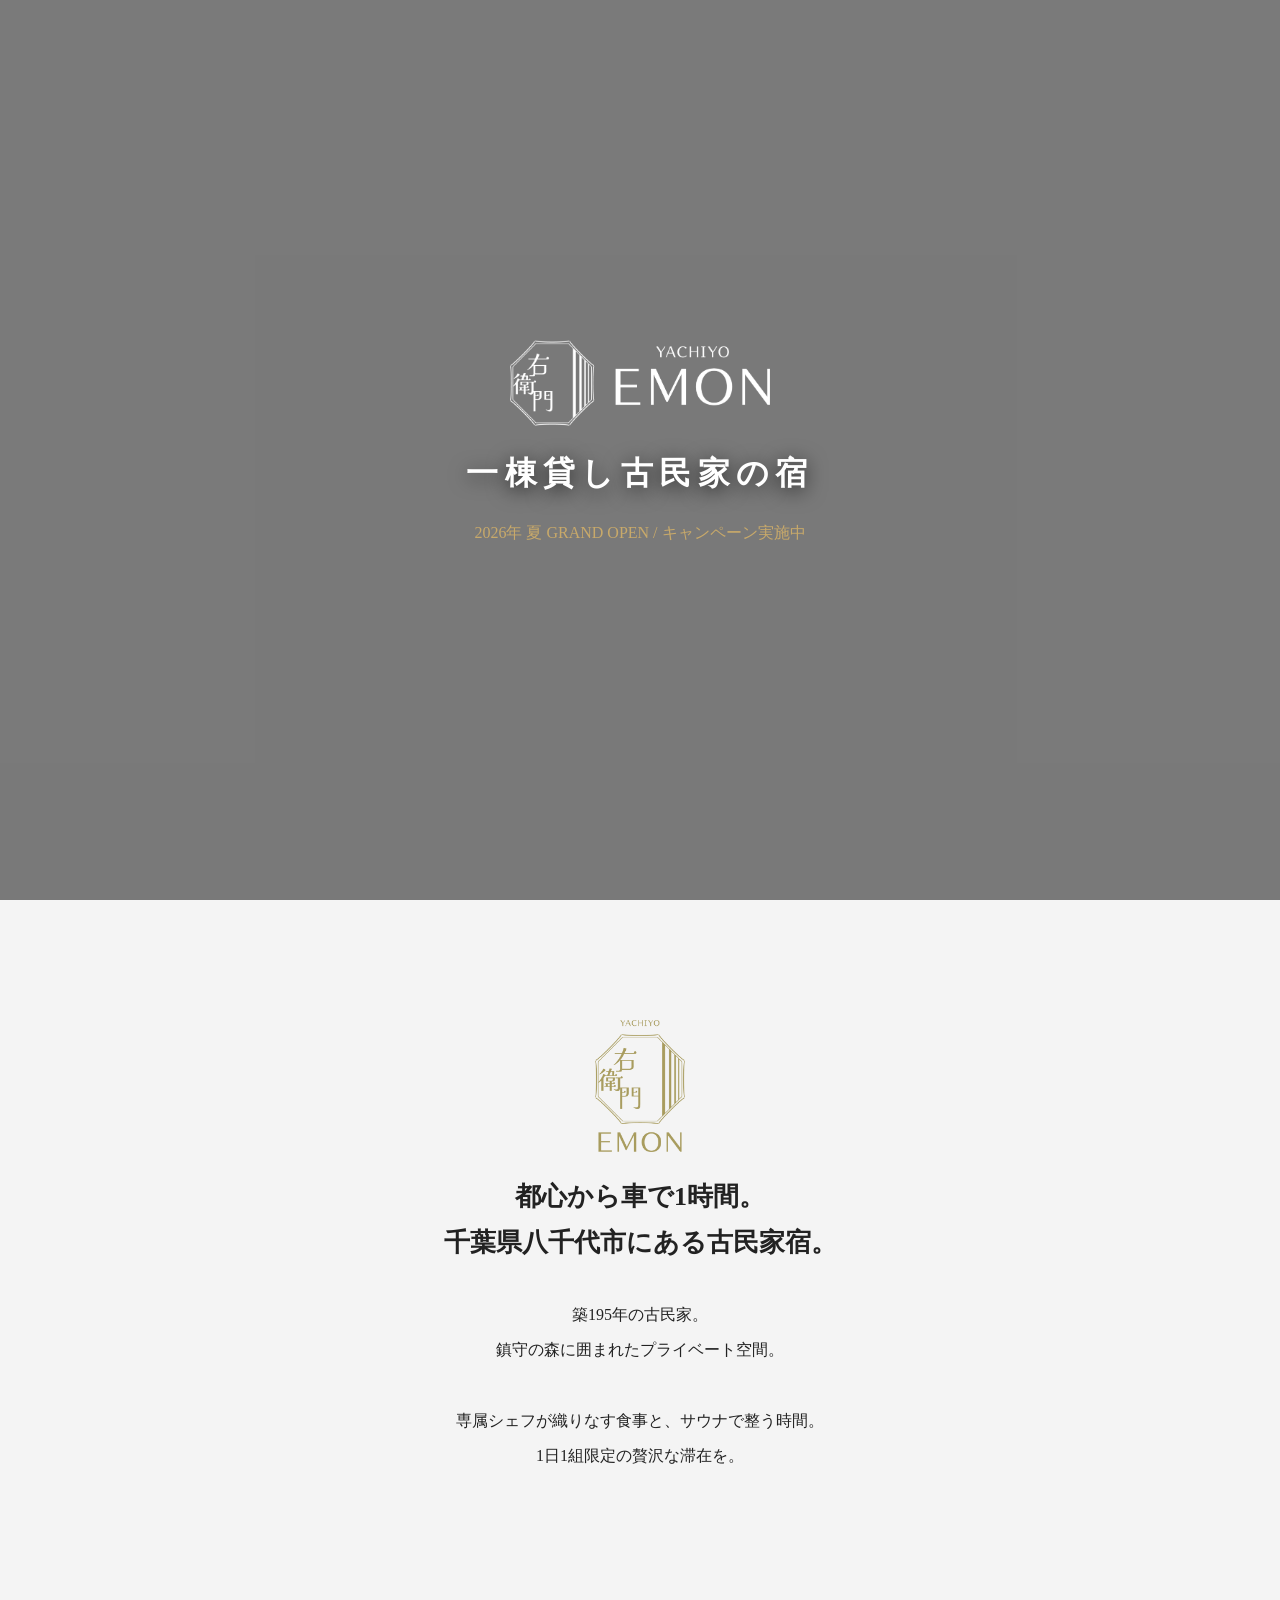
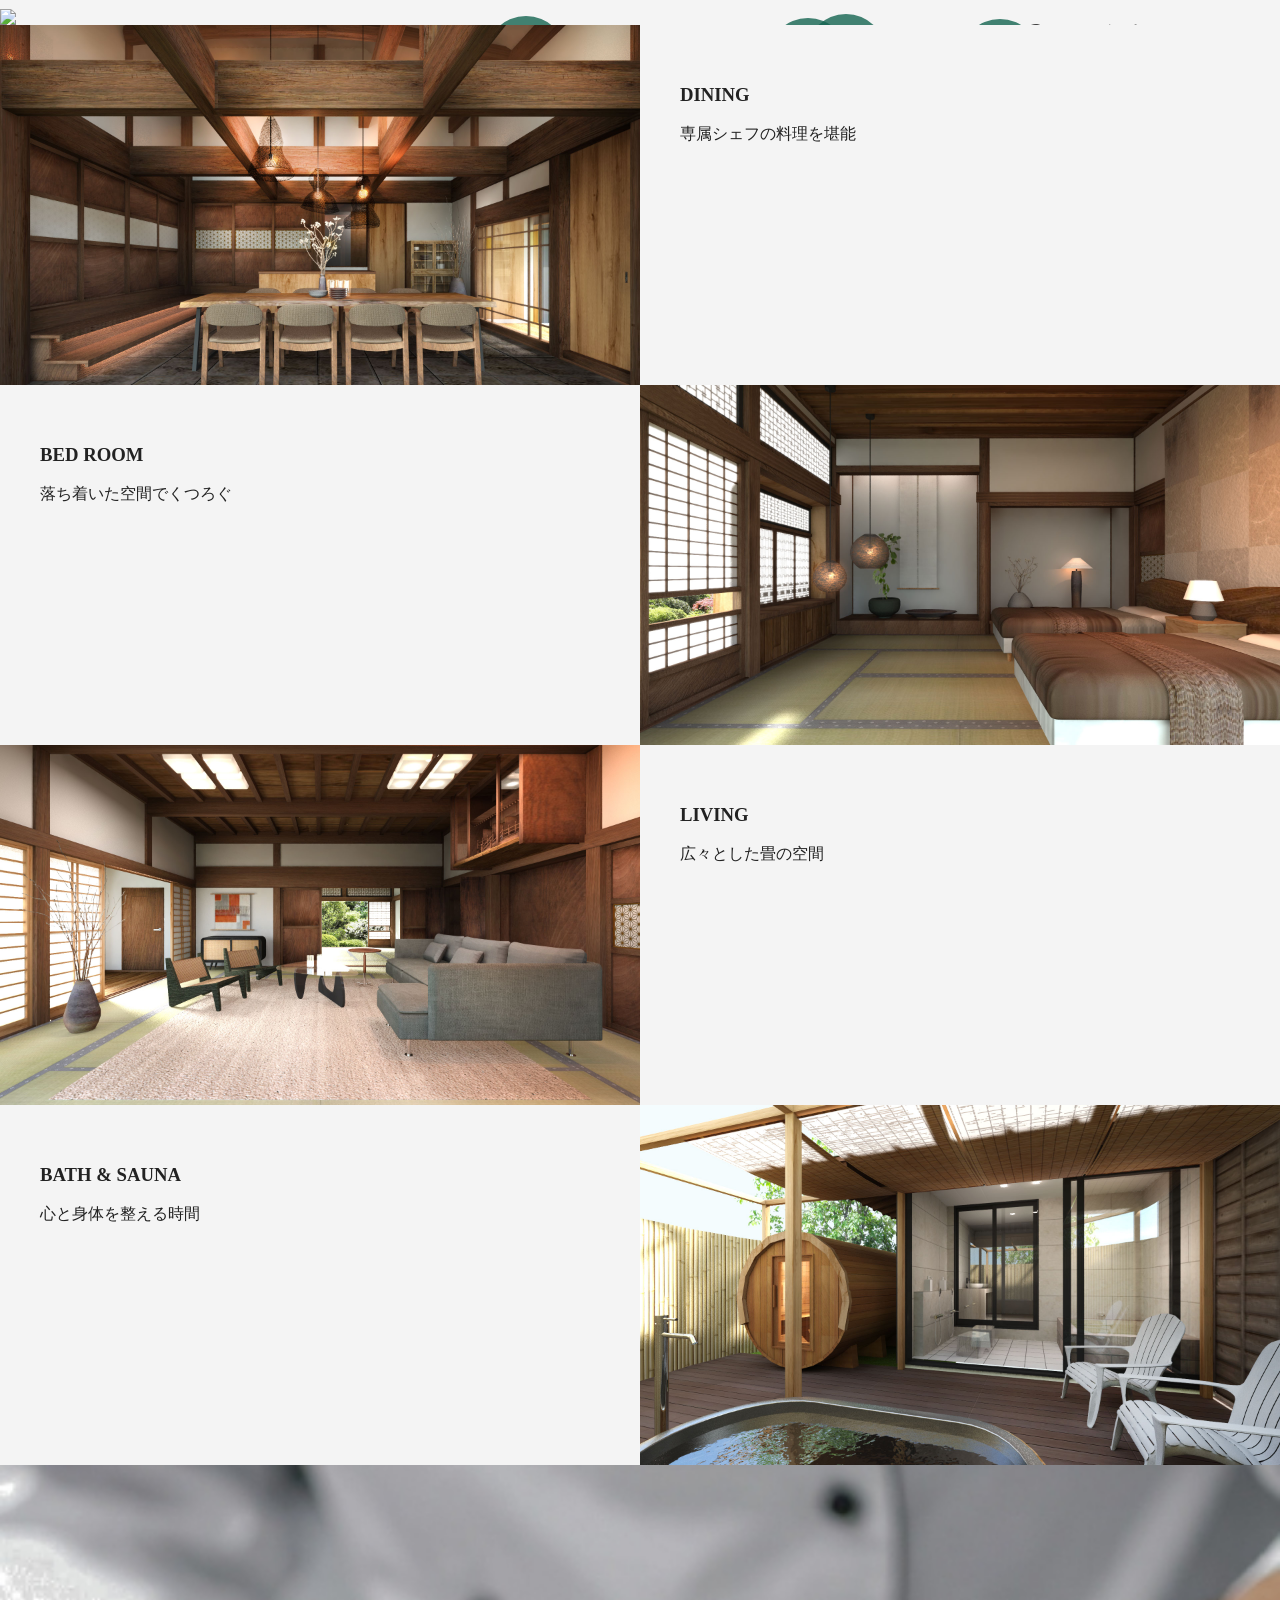
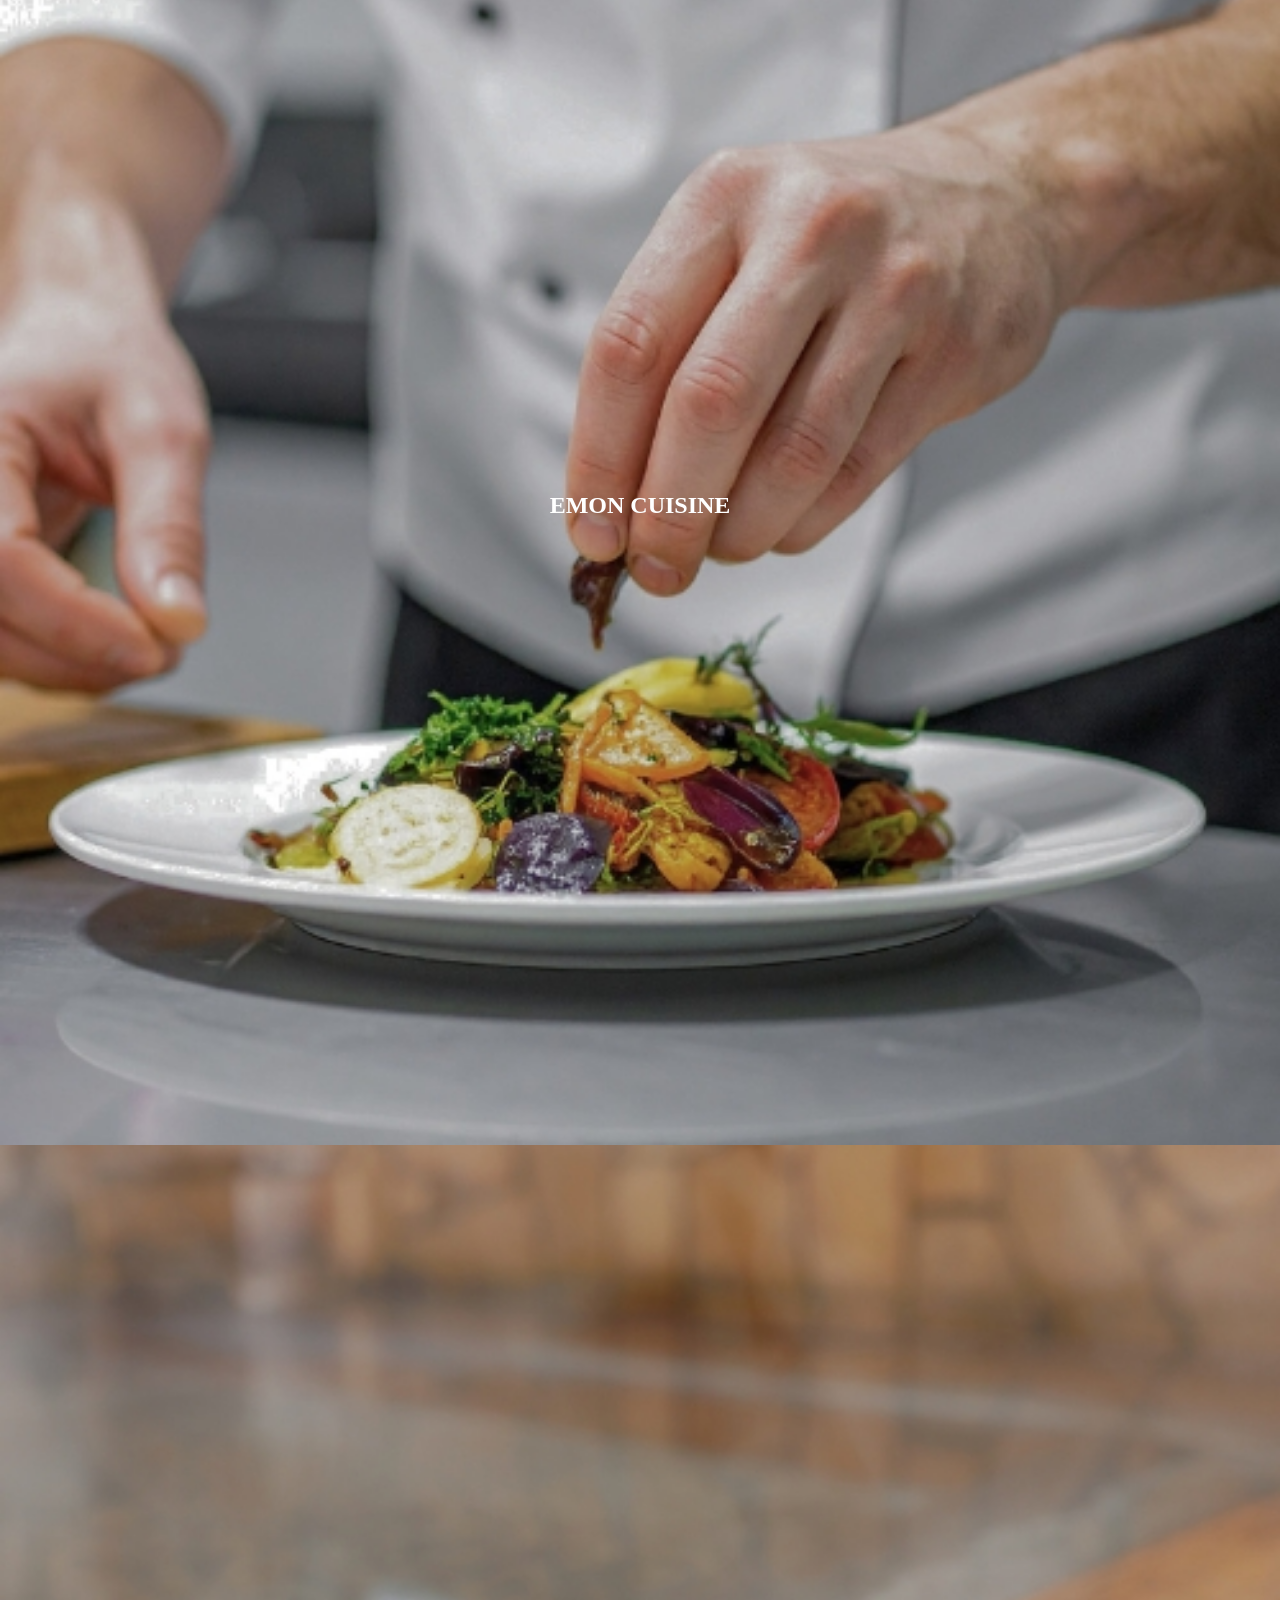
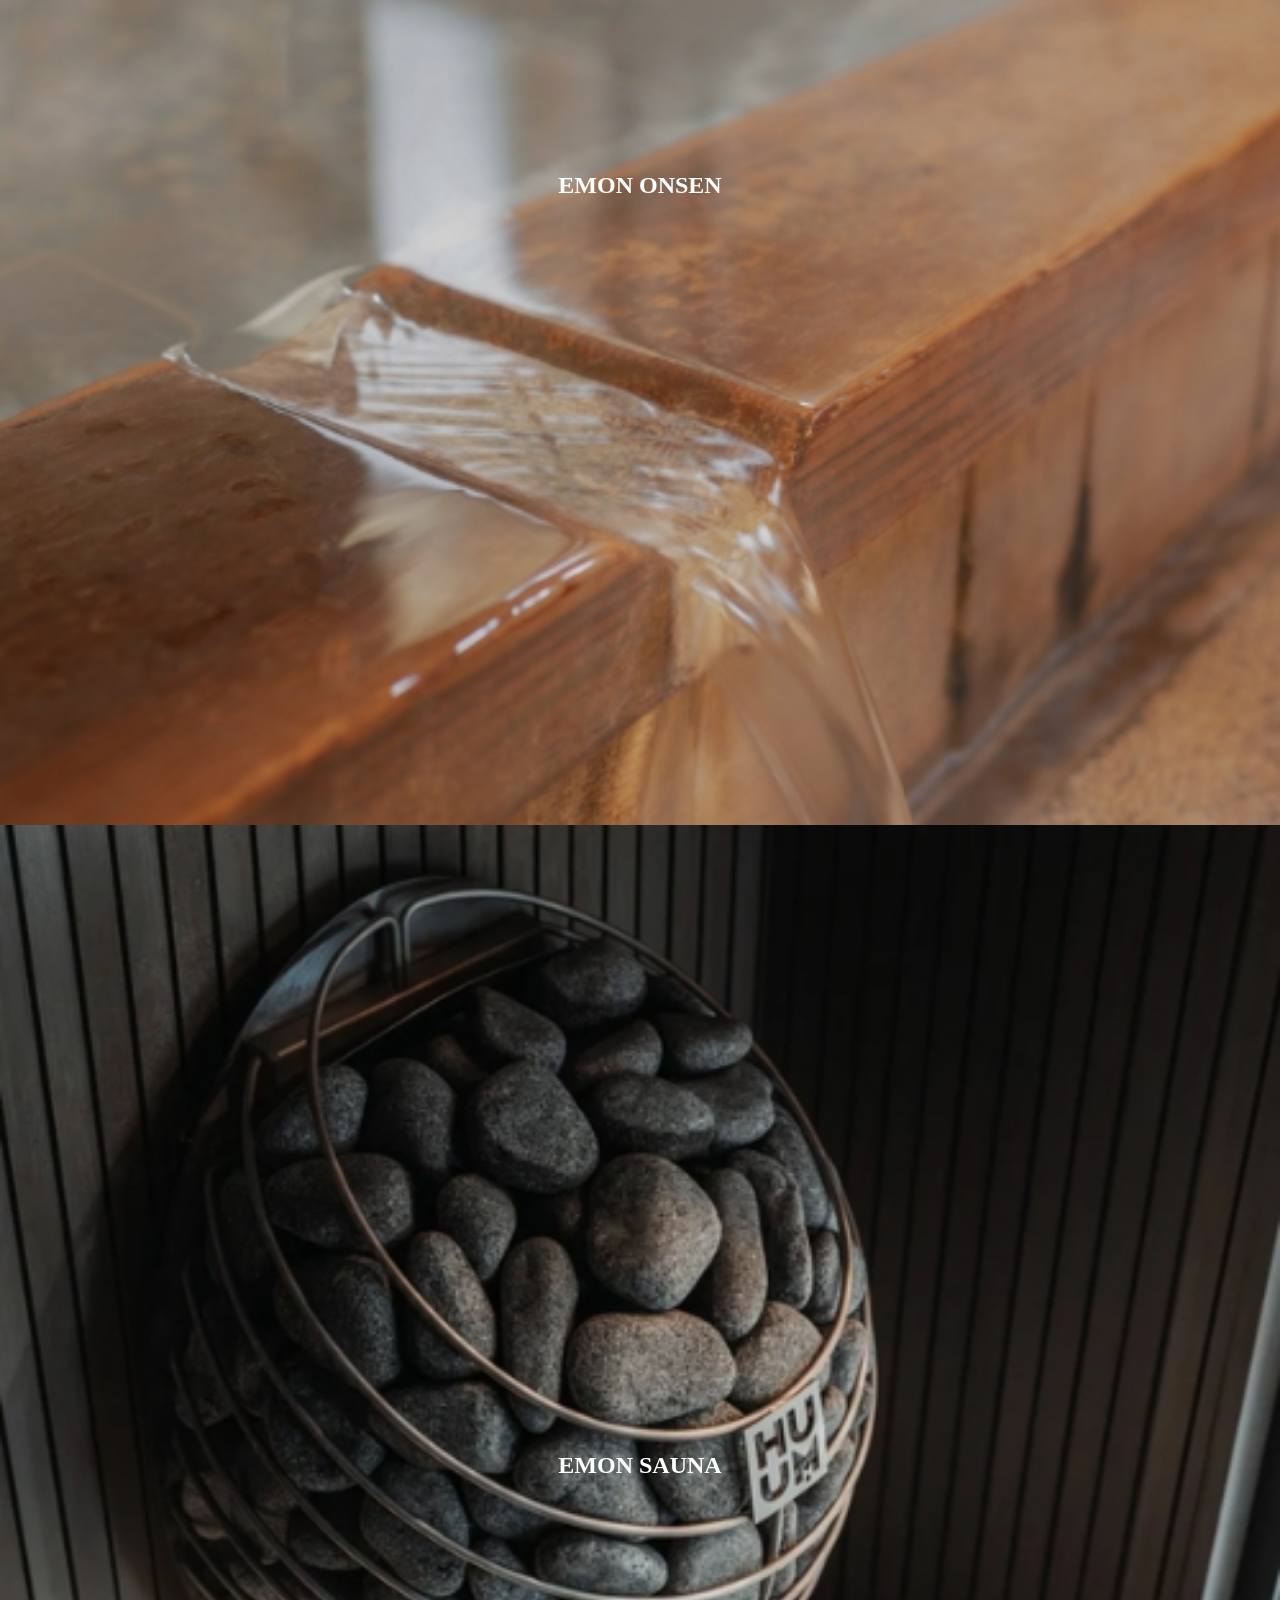
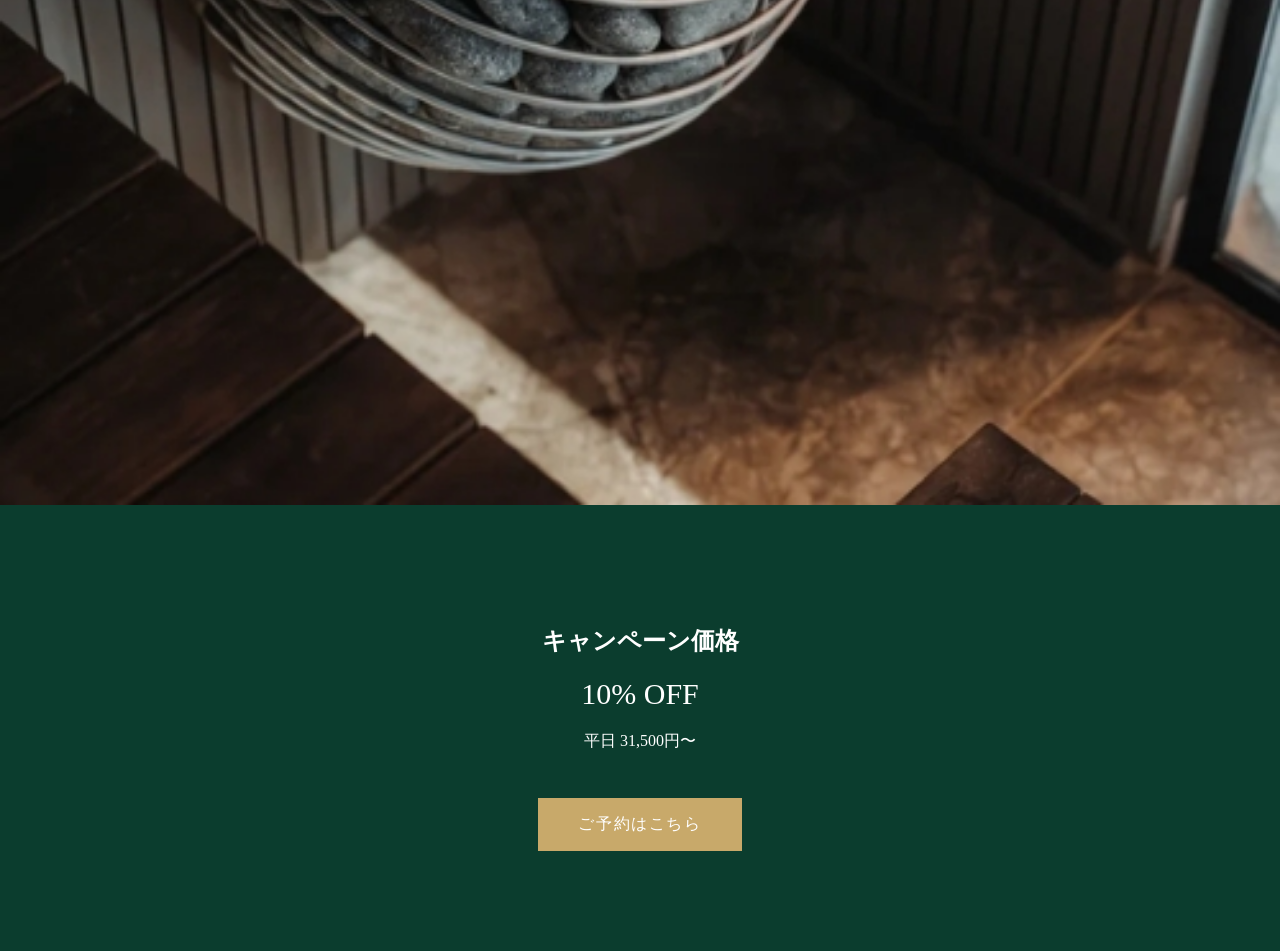
==== index.html @ b697284d "Update index.html" ====
<!DOCTYPE html>
<html lang="ja">
<head>
<meta charset="UTF-8">
<meta name="viewport" content="width=device-width, initial-scale=1.0">
<title>EMON</title>

<link rel="stylesheet" href="style.css">
</head>

<body>

<!-- FV -->
<section class="fv">
  <div class="fv-inner">
    <img src="EMON_logo_yoko04_0.png" class="fv-logo">
    <h1>一棟貸し古民家の宿</h1>
    <p>2026年 夏 GRAND OPEN / キャンペーン実施中</p>
  </div>
</section>

<!-- CONCEPT -->
<section class="concept">
  <img src="EMON_logo_03_0.png" class="concept-logo">

  <h2>
    都心から車で1時間。<br>
    千葉県八千代市にある古民家宿。
  </h2>

  <p>
    築195年の古民家。<br>
    鎮守の森に囲まれたプライベート空間。<br><br>

    専属シェフが織りなす食事と、サウナで整う時間。<br>
    1日1組限定の贅沢な滞在を。
  </p>
</section>

<!-- 配置図 -->
<section class="map">
  <img src="右衛門配置図白抜き.png">
  <p class="map-text">
    深い緑に囲まれ旬の味を堪能できる都心リゾート
  </p>
    <div class="map-point p1">宿泊棟</div>
    <div class="map-point p2">サウナエリア</div>
    <div class="map-point p3">管理棟</div>
    <div class="map-point p4">ドッグラン</div>
</section>


<!-- ROOM -->
<section class="room">
  <img src="ラウンジ_002_0.jpg">
  <div class="text">
    <h3>DINING</h3>
    <p>専属シェフの料理を堪能</p>
  </div>
</section>

<section class="room reverse">
  <img src="客間_002_0.jpg">
  <div class="text">
    <h3>BED ROOM</h3>
    <p>落ち着いた空間でくつろぐ</p>
  </div>
</section>

<section class="room">
  <img src="居間_002_0.jpg">
  <div class="text">
    <h3>LIVING</h3>
    <p>広々とした畳の空間</p>
  </div>
</section>

<section class="room reverse">
  <img src="風呂_002_0.jpg">
  <div class="text">
    <h3>BATH & SAUNA</h3>
    <p>心と身体を整える時間</p>
  </div>
</section>

<!-- FEATURE -->
<section class="feature">
  <img src="chef.jpg">
  <div class="overlay">
    <h2>EMON CUISINE</h2>
  </div>
</section>

<section class="feature">
  <img src="onsen.jpg">
  <div class="overlay">
    <h2>EMON ONSEN</h2>
  </div>
</section>

<section class="feature">
  <img src="sauna.jpg">
  <div class="overlay">
    <h2>EMON SAUNA</h2>
  </div>
</section>

<!-- PRICE -->
<section class="price">
  <h2>キャンペーン価格</h2>
  <p class="big">10% OFF</p>
  <p>平日 31,500円〜</p>

  <a href="https://docs.google.com/forms/d/e/1FAIpQLSeRFRpyAxzpn7lLhitbxb4sPGVype_jPT_5dmqkC4MchsPU-A/viewform"
     target="_blank" class="btn">
    ご予約はこちら
  </a>
</section>

</body>
</html>
---- style.css ----
/* ===== 全体 ===== */
*{
  box-sizing:border-box;
}

html,body{
  overflow-x:hidden;
  width:100%;
}

body{
  margin:0;
  font-family:"Hiragino Mincho ProN", serif;
  color:#222;
  background:#f4f4f4;
  -webkit-text-size-adjust:100%;
}

img{
  max-width:100%;
  height:auto;
  display:block;
}

section{
  width:100%;
  overflow:hidden;
}

/* ===== 共通 ===== */
.container{
  max-width:1100px;
  margin:0 auto;
  padding:0 20px;
}

/* ===== FV ===== */
.fv{
  height:100vh;
  background:url("EMONFV.jpg") center/cover no-repeat;
  position:relative;
}

.fv::after{
  content:"";
  position:absolute;
  inset:0;
  background:rgba(0,0,0,0.5);
}

/* 中央固定 */
.fv-inner{
  position:absolute;
  top:50%;
  left:50%;
  transform:translate(-50%,-50%);
  text-align:center;
  z-index:2;
  width:100%;
  padding:0 20px;
}

.fv-logo{
  display:block;
  margin:0 auto 20px;
  width:260px;
}

.fv h1{
  color:#fff;
  font-size:32px;
  letter-spacing:0.2em;
  text-shadow:0 4px 20px rgba(0,0,0,0.7);
}

.fv p{
  color:#c8a96a;
  margin-top:10px;
}

/* ===== CONCEPT ===== */
.concept{
  text-align:center;
  padding:120px 20px;
}

.concept-logo{
  display:block;
  margin:0 auto 20px;
  width:90px;
}

.concept h2{
  font-size:26px;
  line-height:1.8;
}

.concept p{
  margin-top:30px;
  line-height:2.2;
}

/* ===== MAP ===== */
.map{
  position:relative;
}

.map img{
  width:100%;
}

.map-text{
  position:absolute;
  top:15%;
  right:8%;
  writing-mode:vertical-rl;
  font-size:20px;
  color:#333;
  z-index:2;
}

/* ★これが超重要（丸復活） */
.map-point{
  position:absolute;
  z-index:3;
  width:80px;
  height:80px;
  border-radius:50%;
  background:rgba(20,100,80,0.8);
  color:#fff;
  display:flex;
  align-items:center;
  justify-content:center;
  font-size:12px;
}

/* 位置（そのまま使う） */
.p1{ top:45%; left:38%; }
.p2{ top:32%; left:63%; }
.p3{ top:60%; left:75%; }
.p4{ top:55%; left:60%; }

/* ===== ROOM ===== */
.room{
  display:flex;
  flex-wrap:wrap;
}

.room img{
  width:50%;
}

.room .text{
  width:50%;
  padding:40px;
}

.reverse{
  flex-direction:row-reverse;
}

/* ===== FEATURE ===== */
.feature{
  position:relative;
}

.feature img{
  width:100%;
}

.overlay{
  position:absolute;
  top:50%;
  left:50%;
  transform:translate(-50%,-50%);
  color:#fff;
  text-align:center;
}

/* ===== PRICE ===== */
.price{
  background:#0b3d2e;
  color:#fff;
  text-align:center;
  padding:100px 20px;
}

.price .big{
  font-size:30px;
  margin:20px 0;
}

/* ===== ボタン（復活） ===== */
.btn{
  display:inline-block;
  margin-top:30px;
  padding:16px 40px;
  background:#c8a96a;
  color:#fff;
  text-decoration:none;
  letter-spacing:0.1em;
}

/* ===== スマホ ===== */
@media(max-width:768px){

  .fv-logo{
    width:180px;
  }

  .fv h1{
    font-size:22px;
  }

  .concept{
    padding:80px 20px;
  }

  .concept h2{
    font-size:18px;
  }

  .room{
    flex-direction:column;
  }

  .room img,
  .room .text{
    width:100%;
  }

  .room .text{
    padding:24px 16px;
  }

  /* 丸サイズ小さく */
  .map-point{
    width:50px;
    height:50px;
    font-size:9px;
  }

}
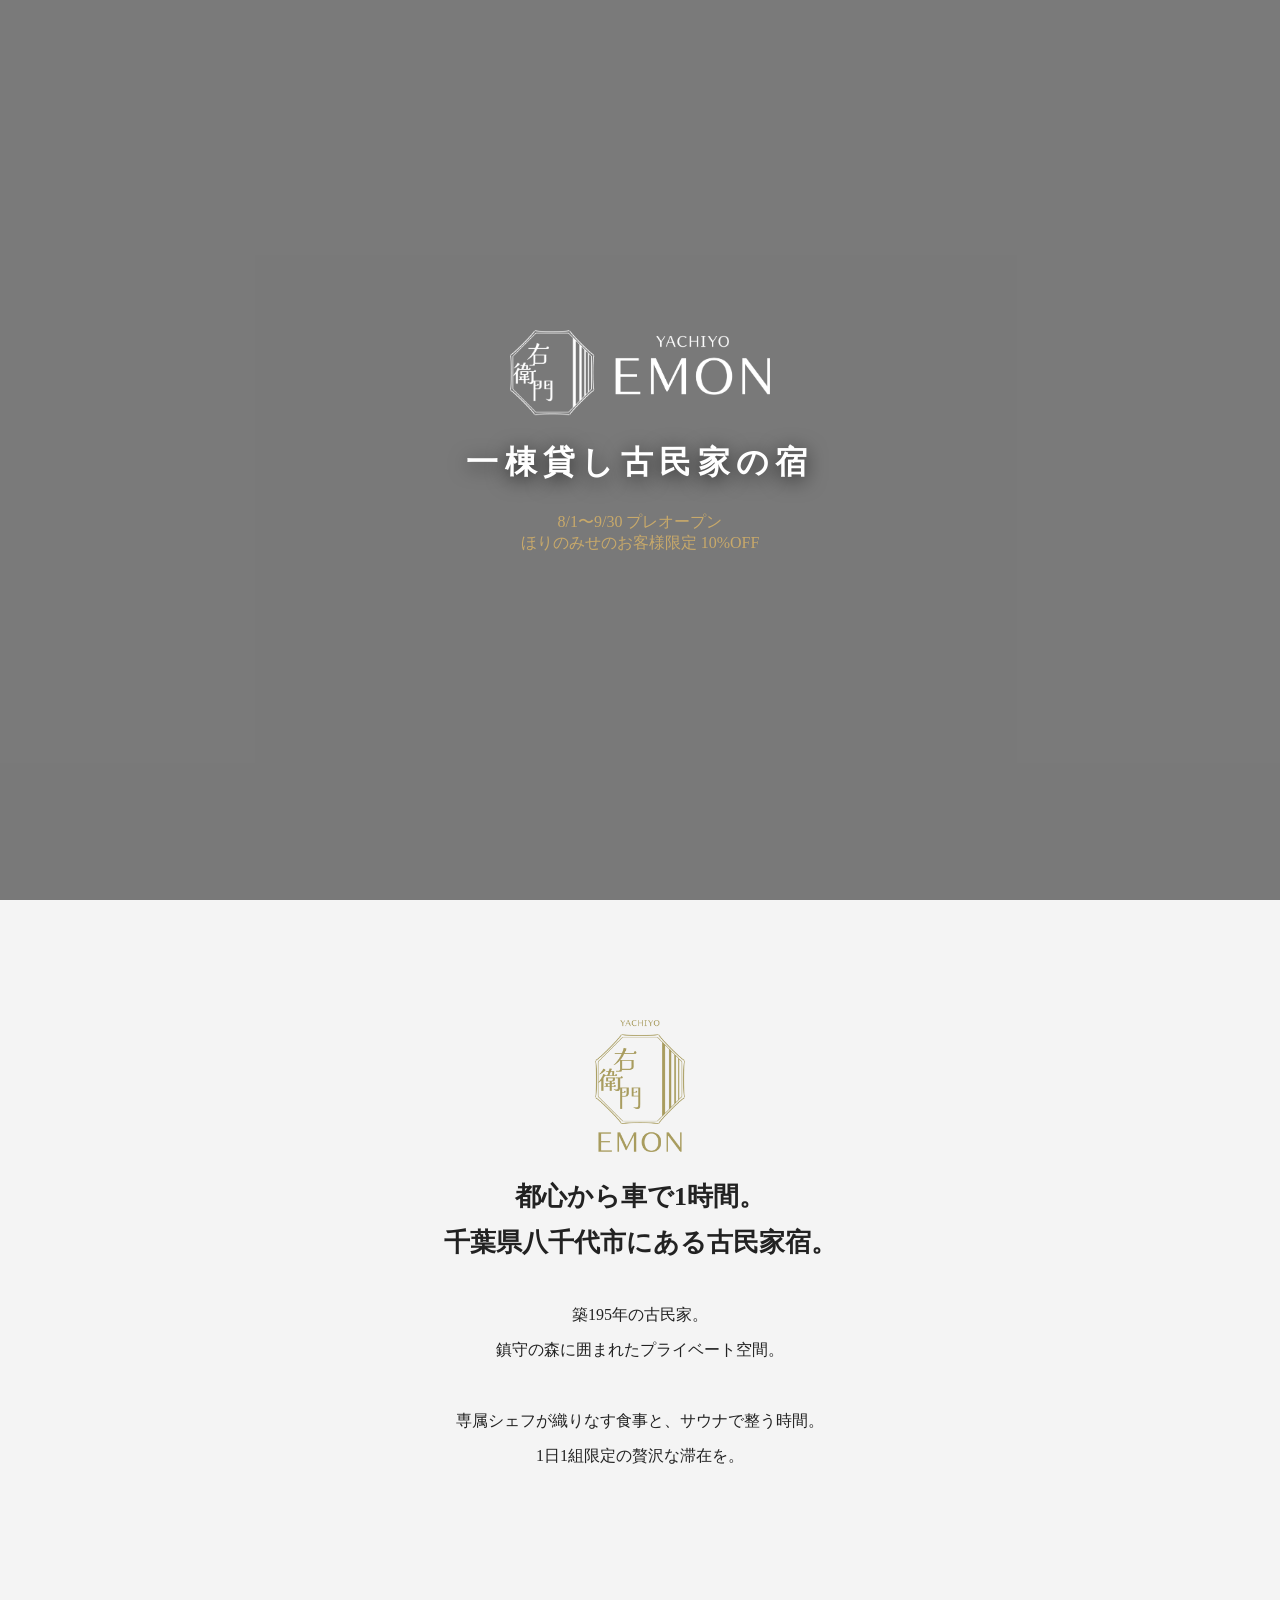
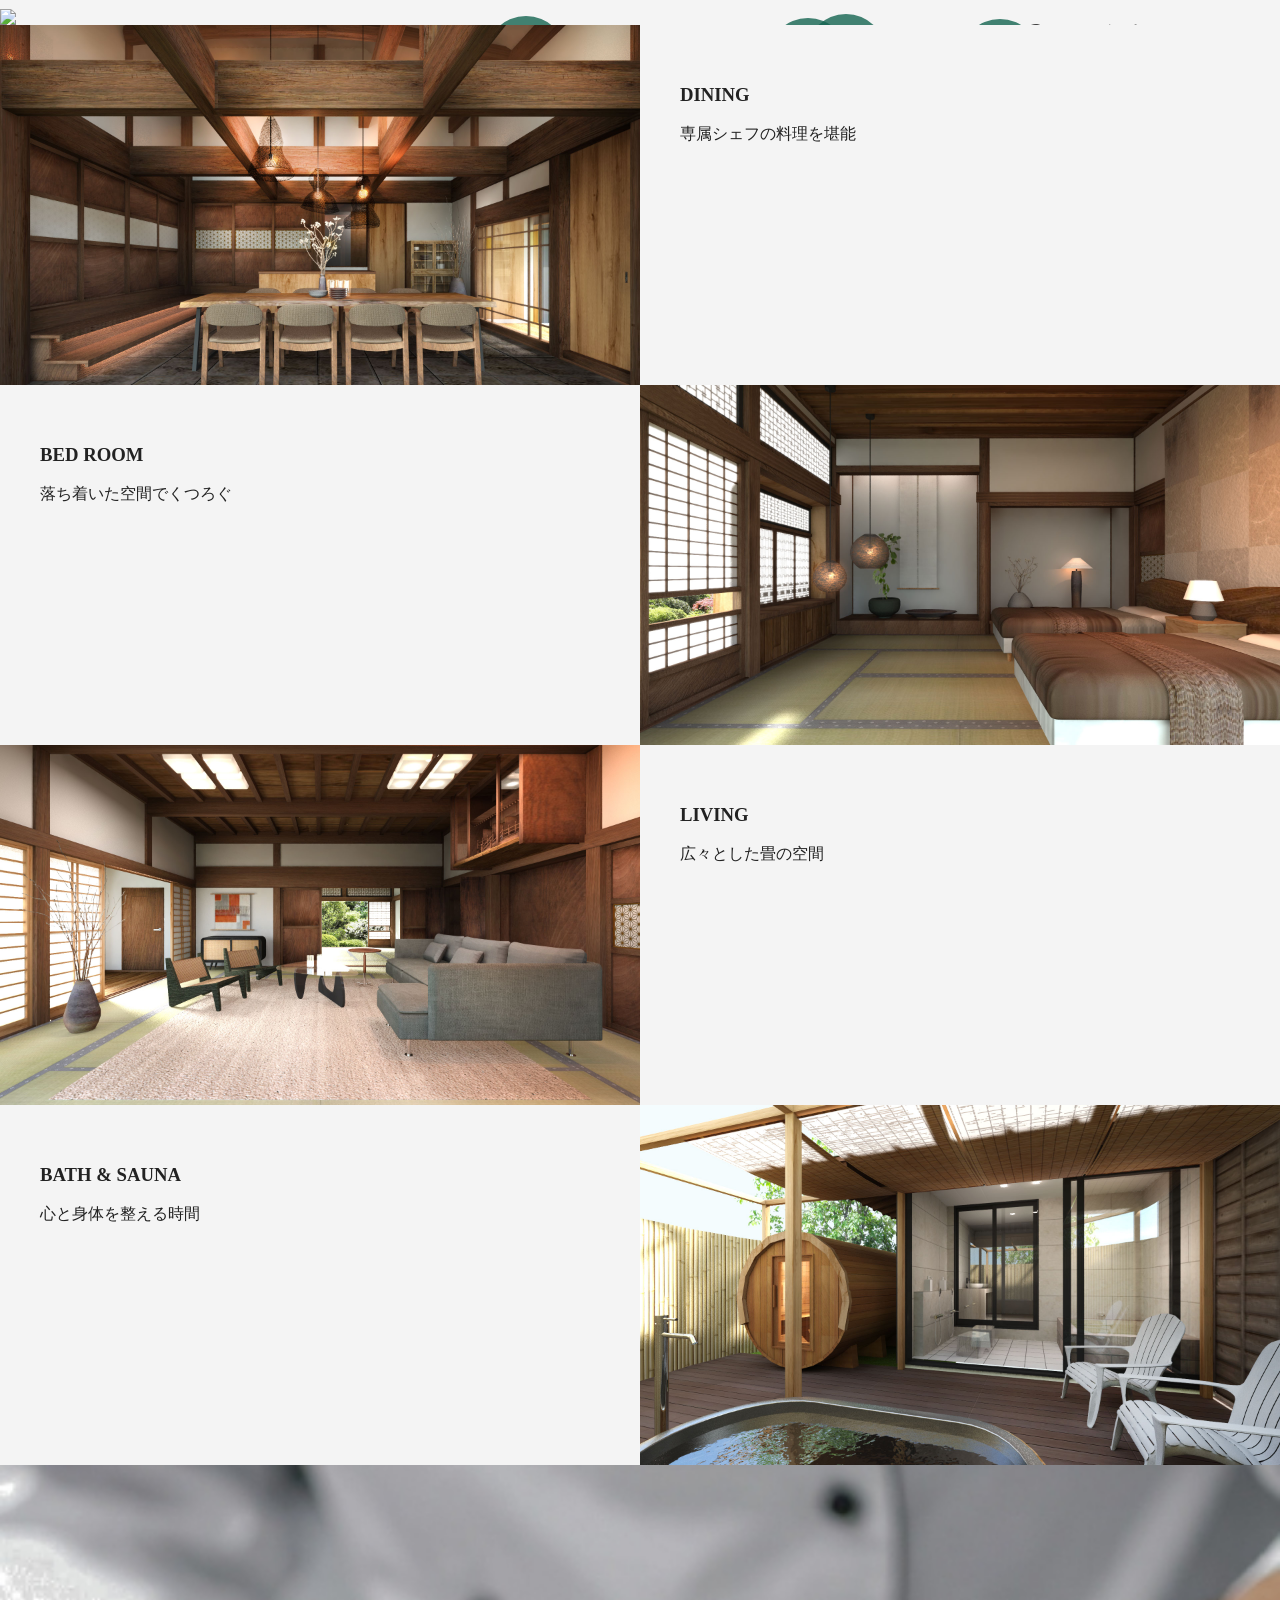
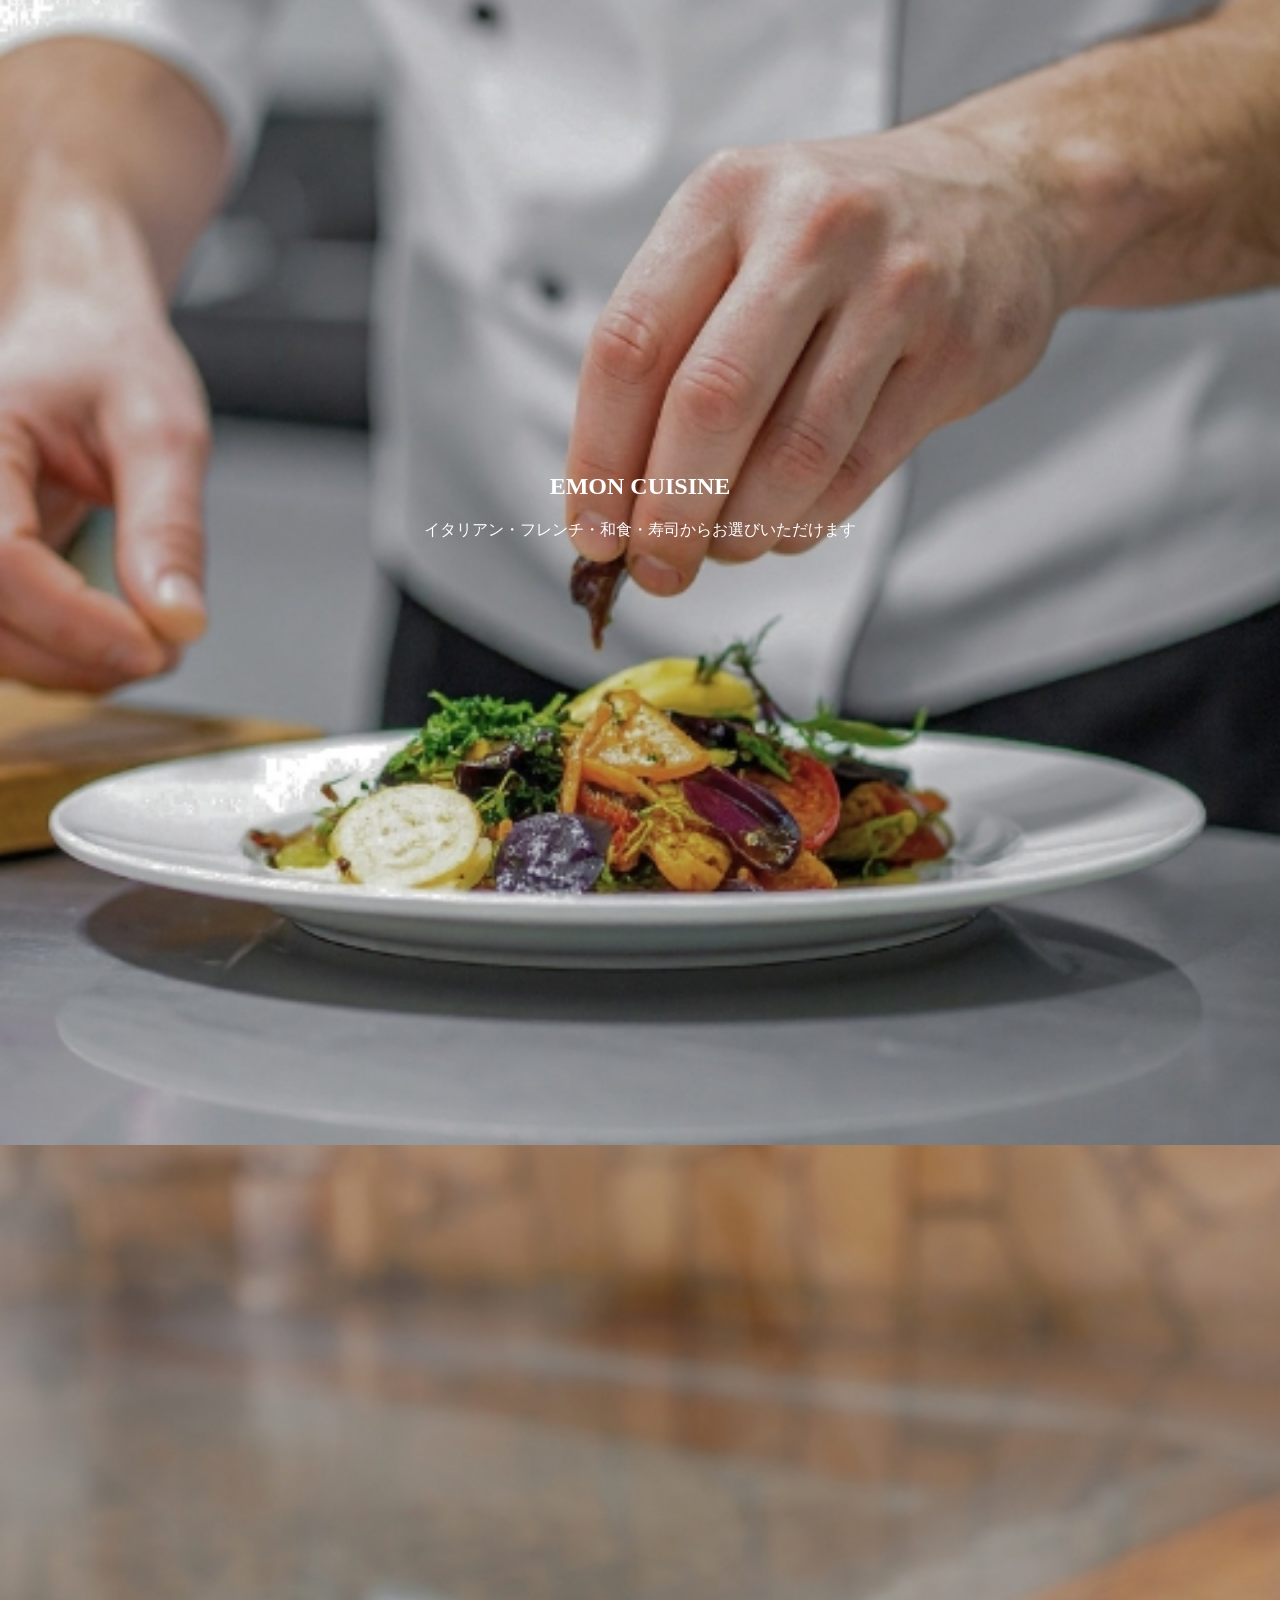
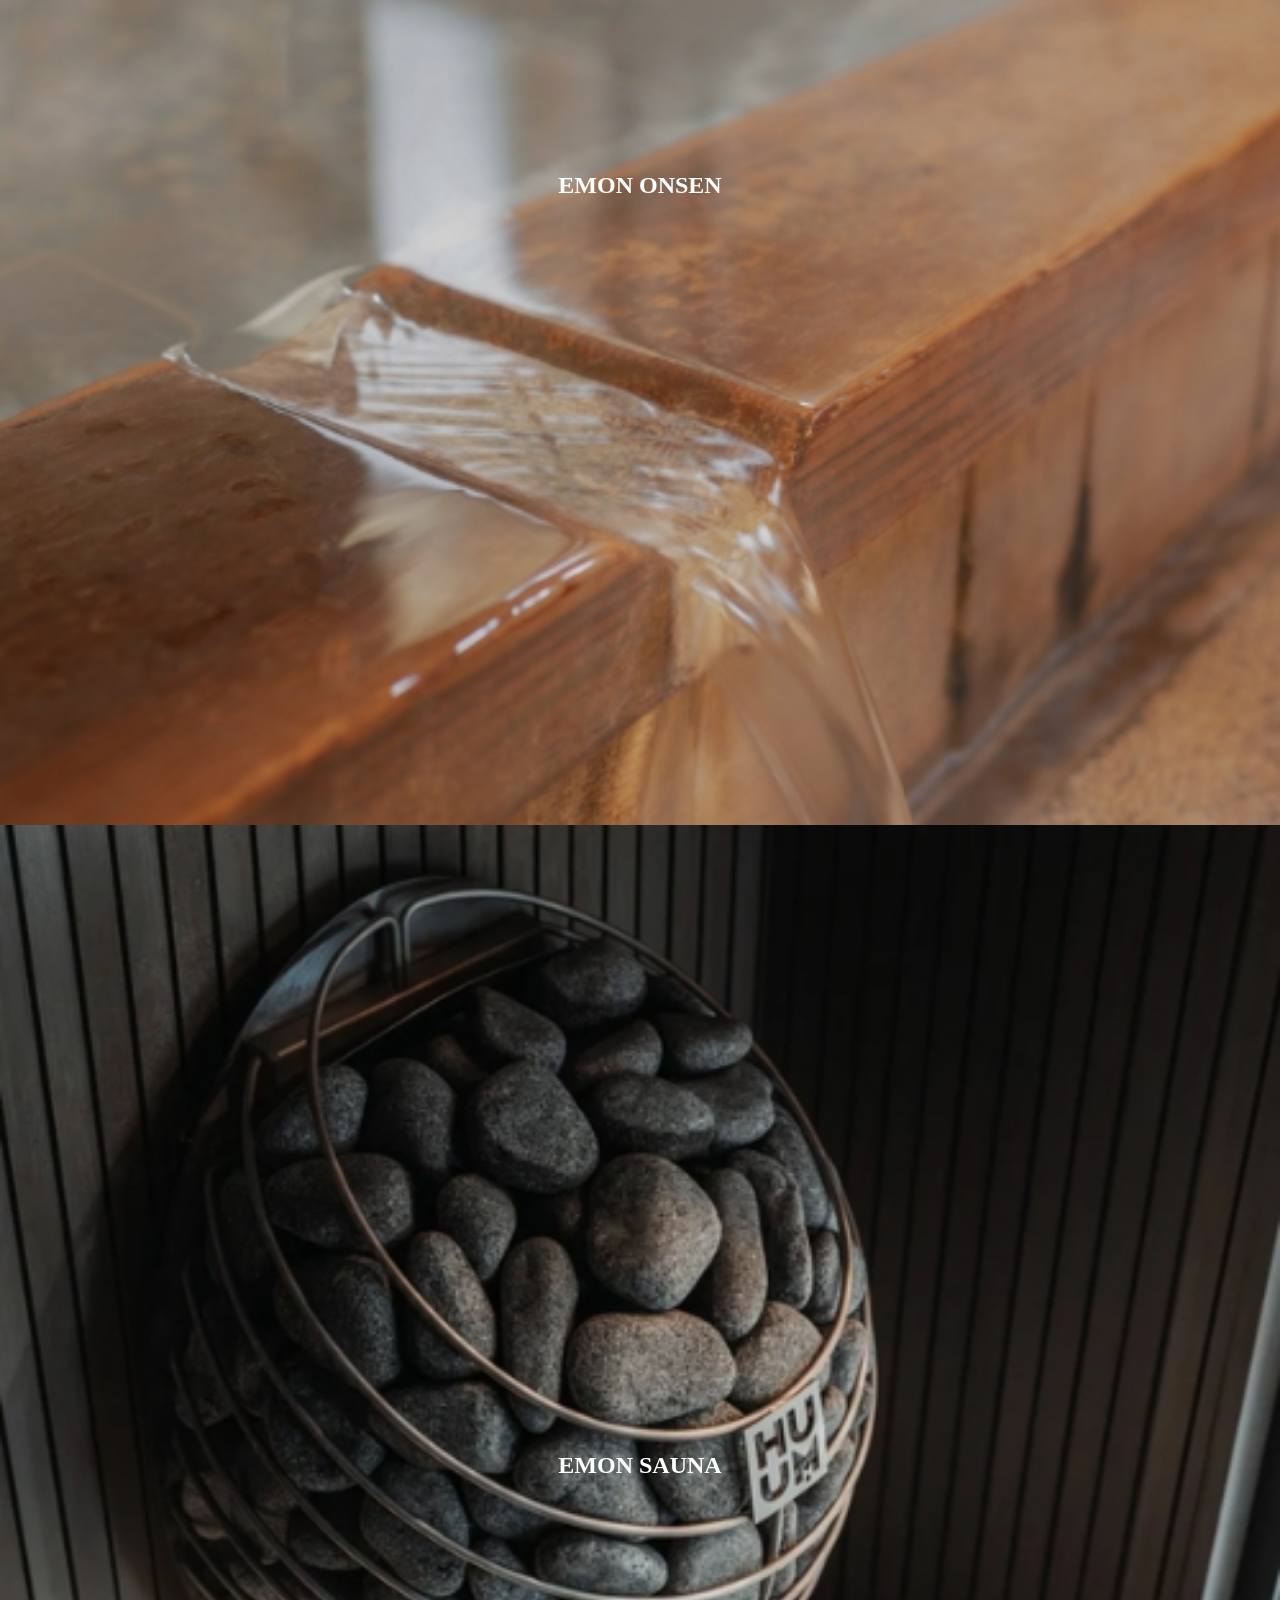
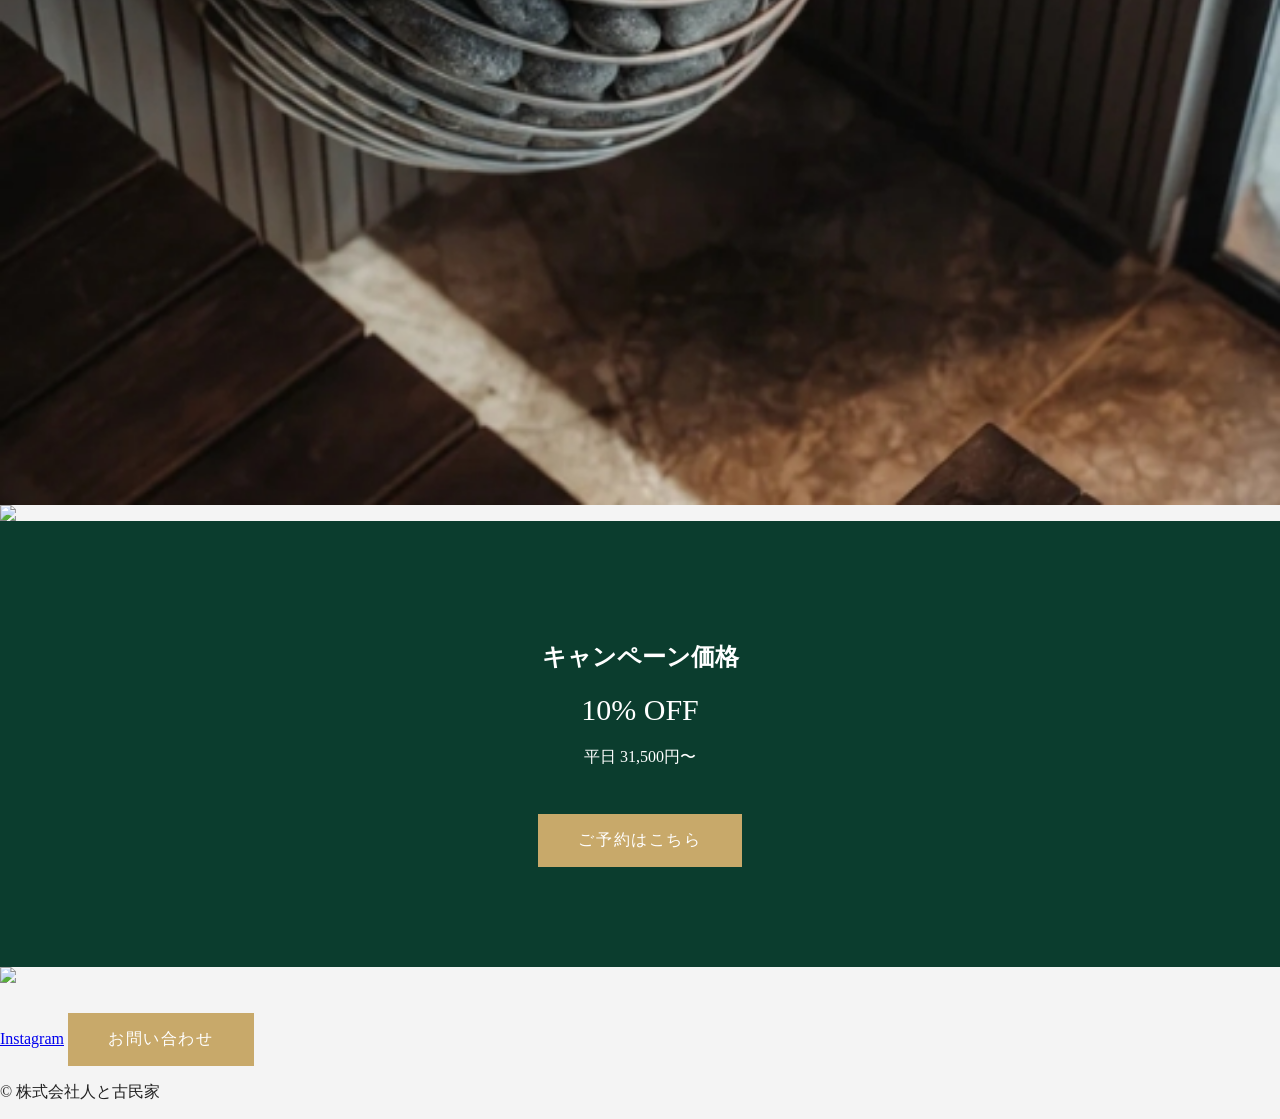
==== commit fa29fe76: "Update index.html" ====
--- a/index.html
+++ b/index.html
@@ -15,7 +15,10 @@
   <div class="fv-inner">
     <img src="EMON_logo_yoko04_0.png" class="fv-logo">
     <h1>一棟貸し古民家の宿</h1>
-    <p>2026年 夏 GRAND OPEN / キャンペーン実施中</p>
+    <p class="fv-sub">
+  8/1〜9/30 プレオープン<br>
+  ほりのみせのお客様限定 10%OFF
+</p>
   </div>
 </section>
 
@@ -87,7 +90,8 @@
 <section class="feature">
   <img src="chef.jpg">
   <div class="overlay">
-    <h2>EMON CUISINE</h2>
+   <h2>EMON CUISINE</h2>
+<p>イタリアン・フレンチ・和食・寿司からお選びいただけます</p>
   </div>
 </section>
 
@@ -105,6 +109,18 @@
   </div>
 </section>
 
+<section class="feature">
+  <img src="dogrun.jpg">
+  <div class="overlay">
+    <h2>EMON DOGRUN</h2>
+    <p>
+      テラス・ドッグラン・<br>
+      ワンちゃんと楽しめる食事空間
+    </p>
+  </div>
+</section>
+
+
 <!-- PRICE -->
 <section class="price">
   <h2>キャンペーン価格</h2>
@@ -117,5 +133,20 @@
   </a>
 </section>
 
+<footer class="footer">
+  <img src="footer.jpg">
+
+  <div class="footer-overlay">
+    <a href="https://instagram.com" target="_blank">Instagram</a>
+
+    <a href="https://docs.google.com/forms/d/e/1FAIpQLSeRFRpyAxzpn7lLhitbxb4sPGVype_jPT_5dmqkC4MchsPU-A/viewform"
+       target="_blank" class="btn">
+      お問い合わせ
+    </a>
+
+    <p>© 株式会社人と古民家</p>
+  </div>
+</footer>
+
 </body>
 </html>
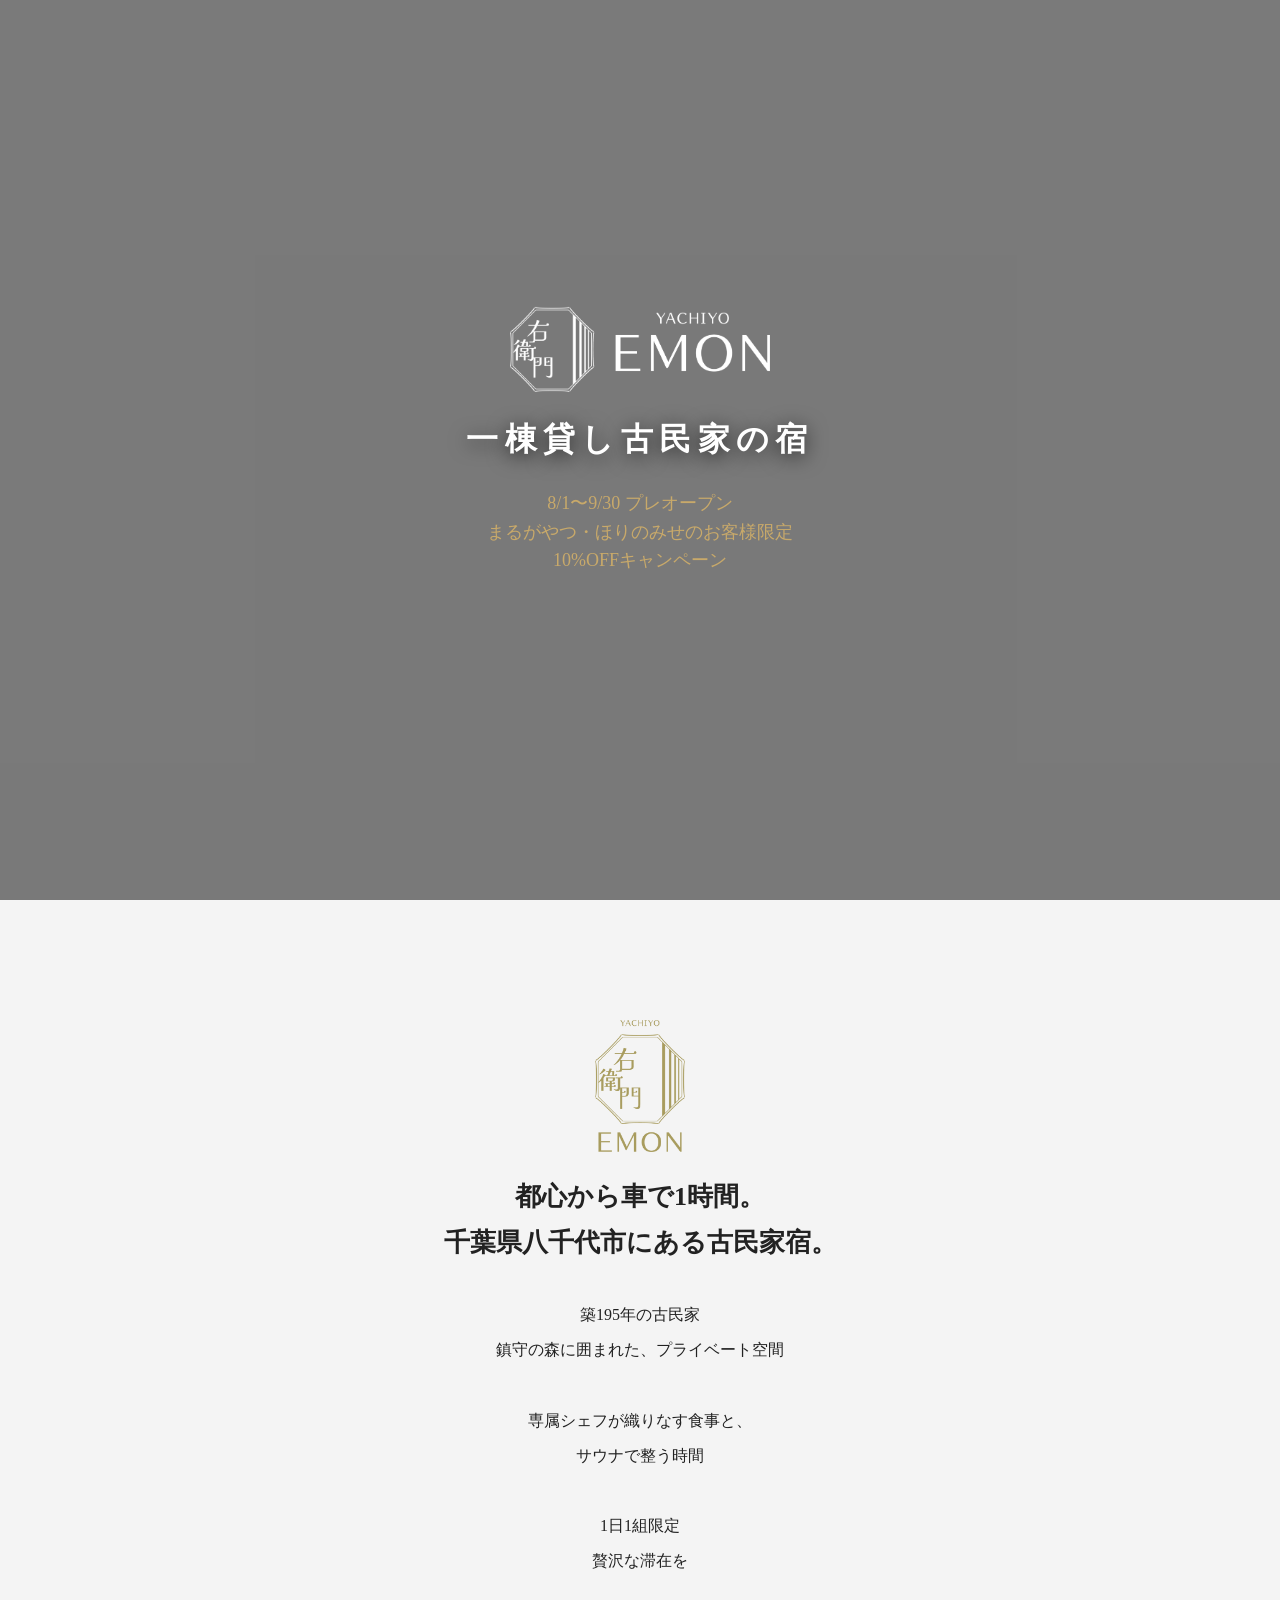
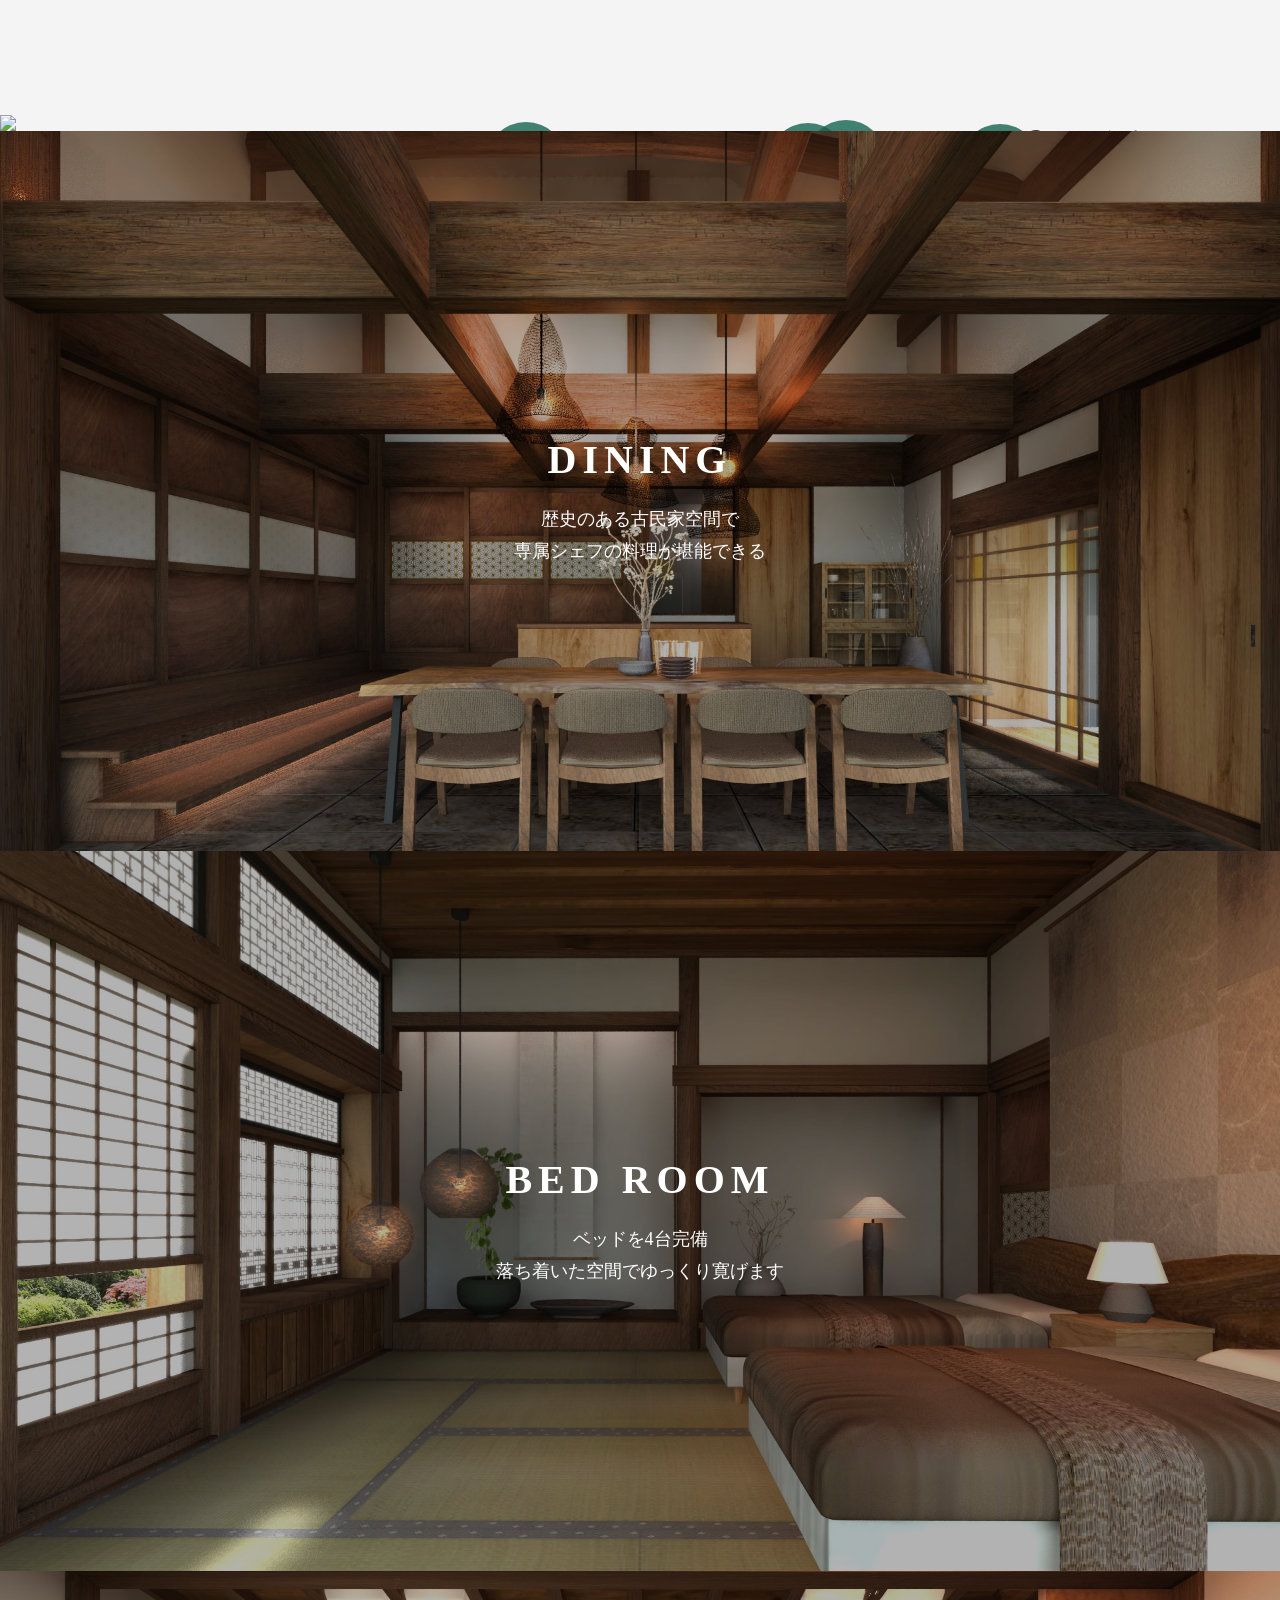
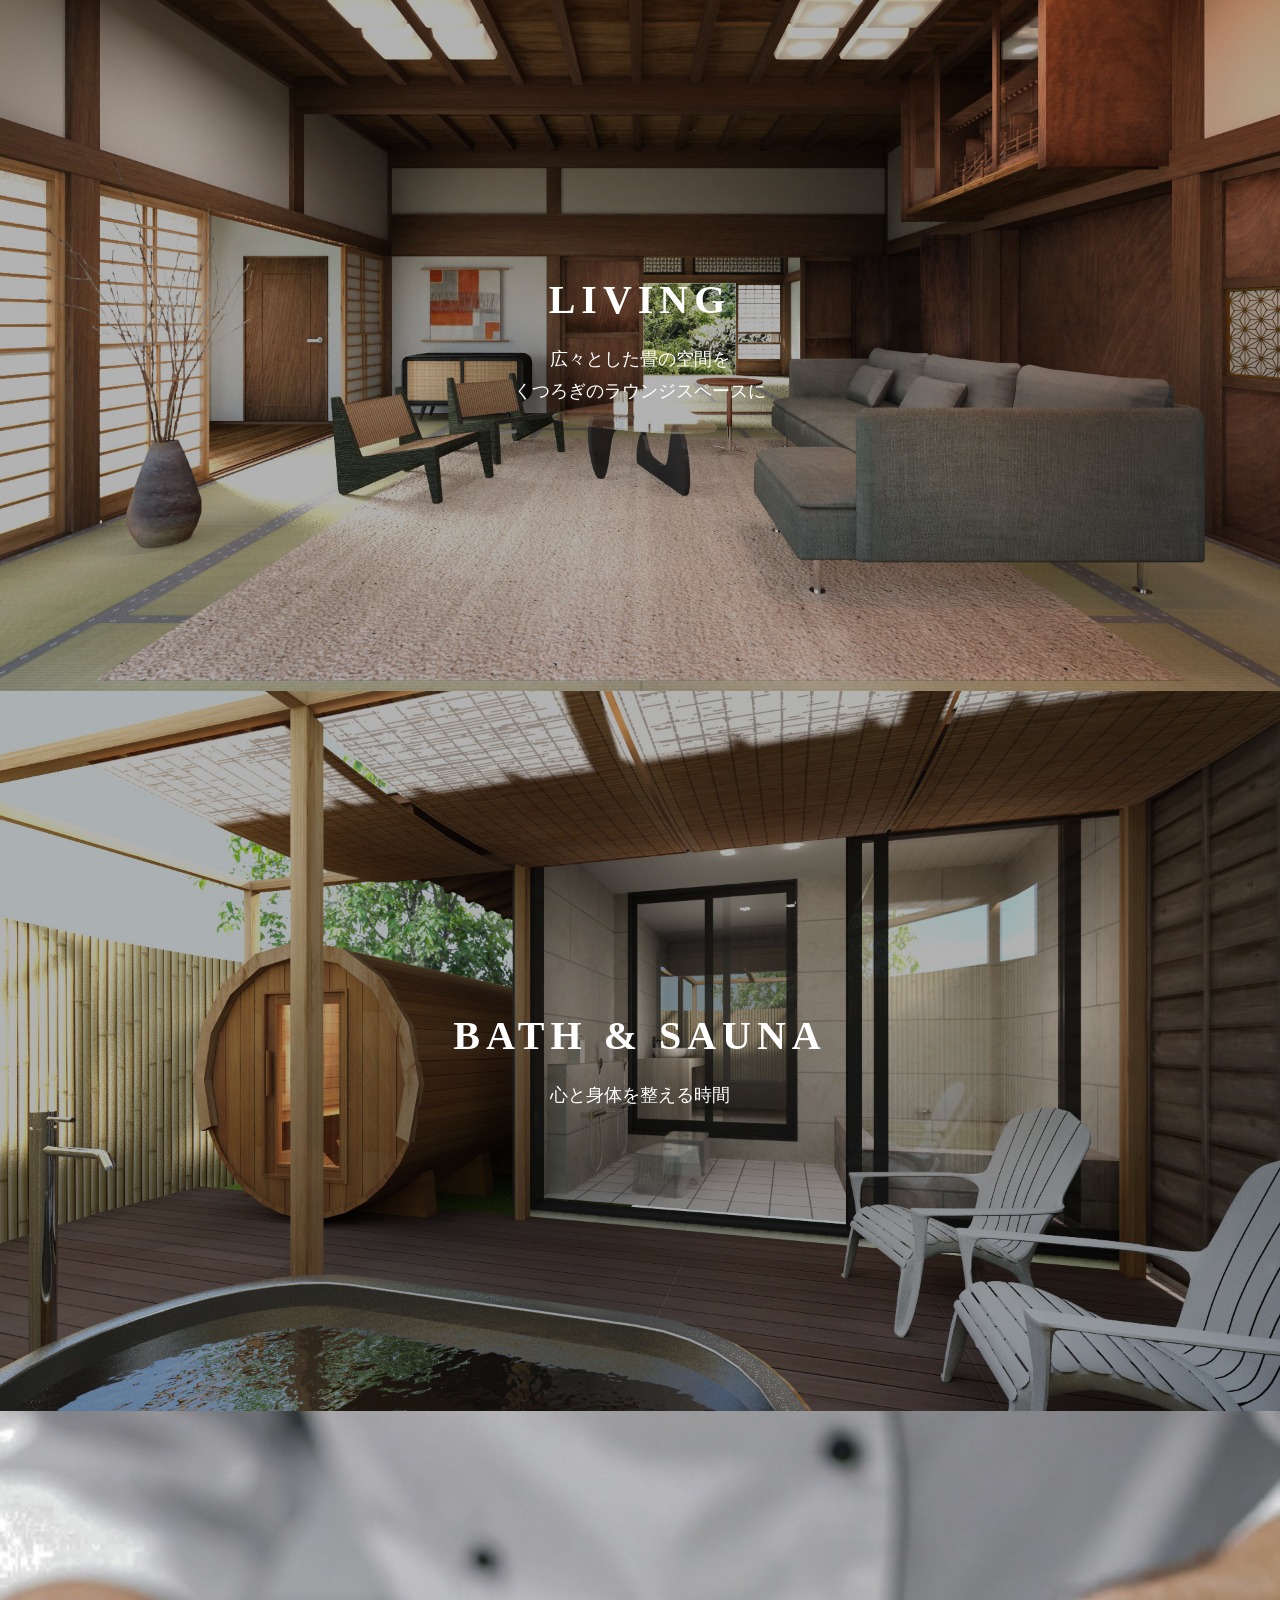
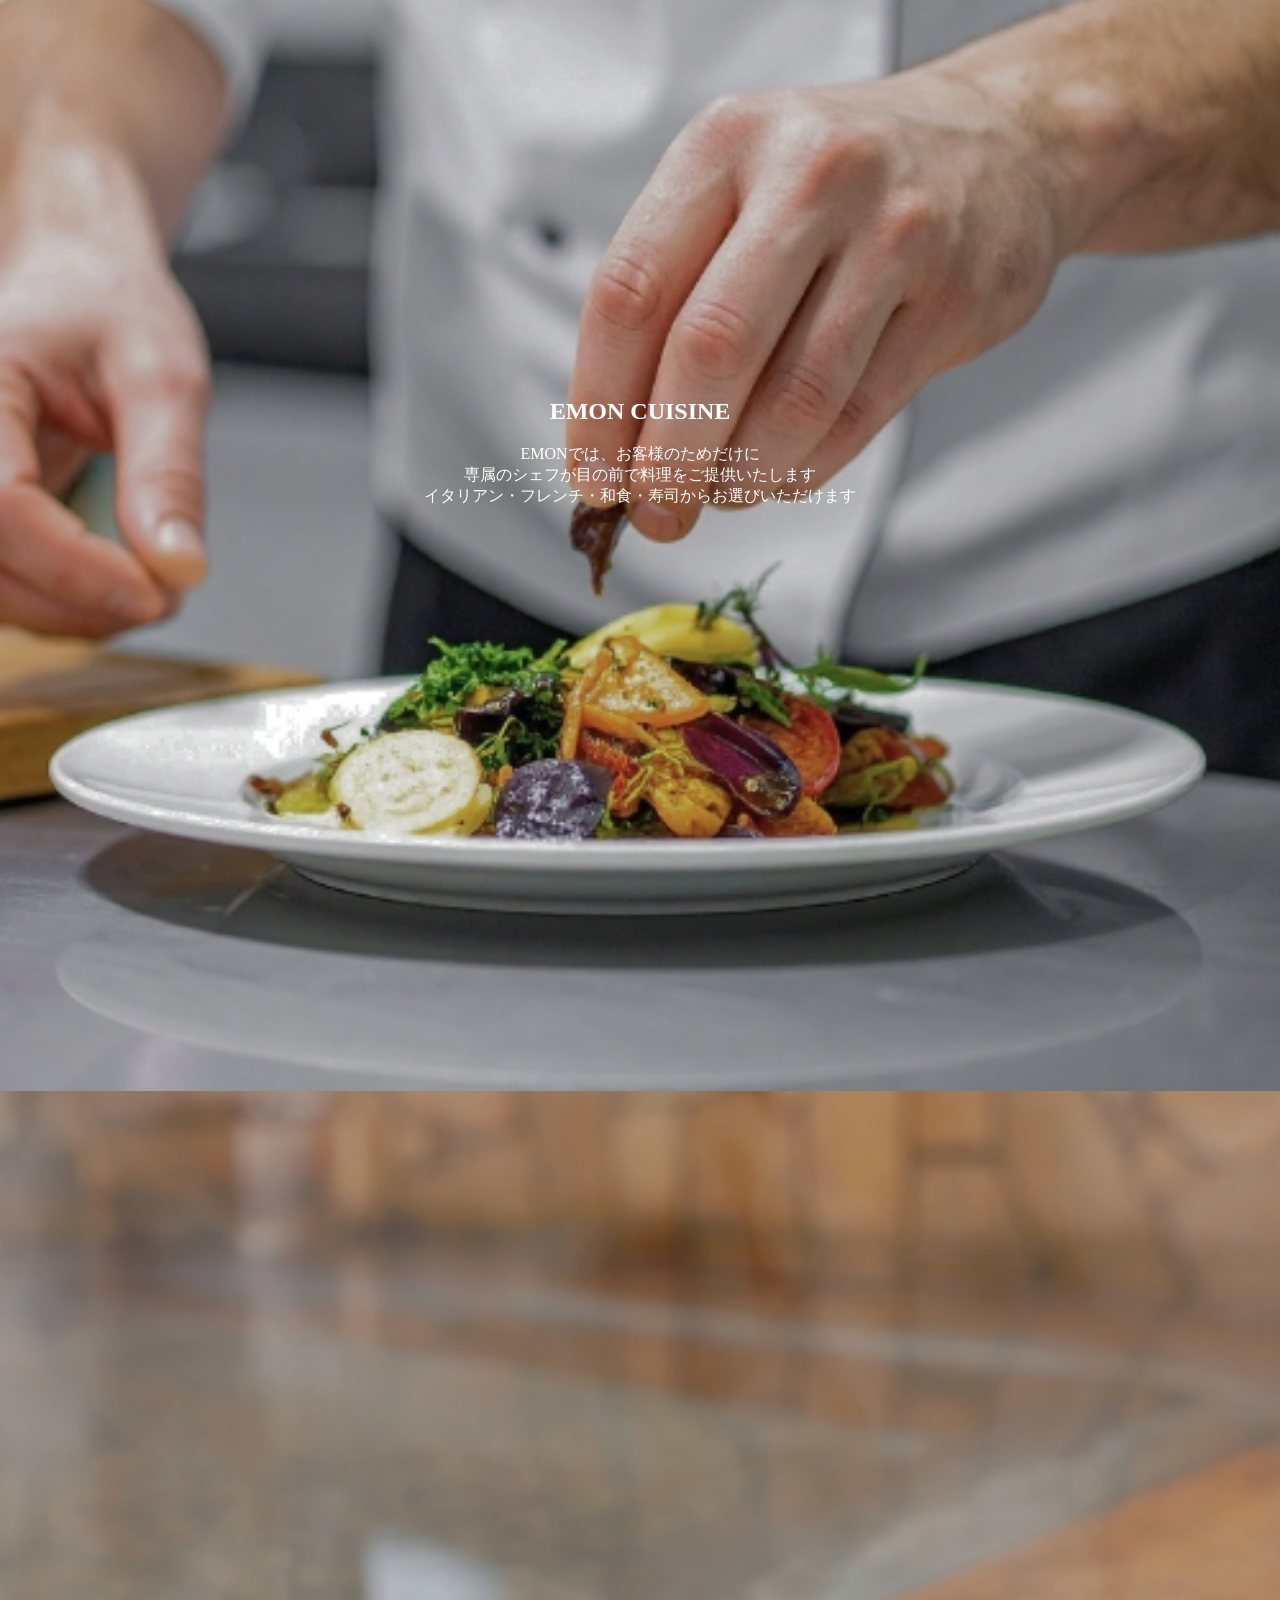
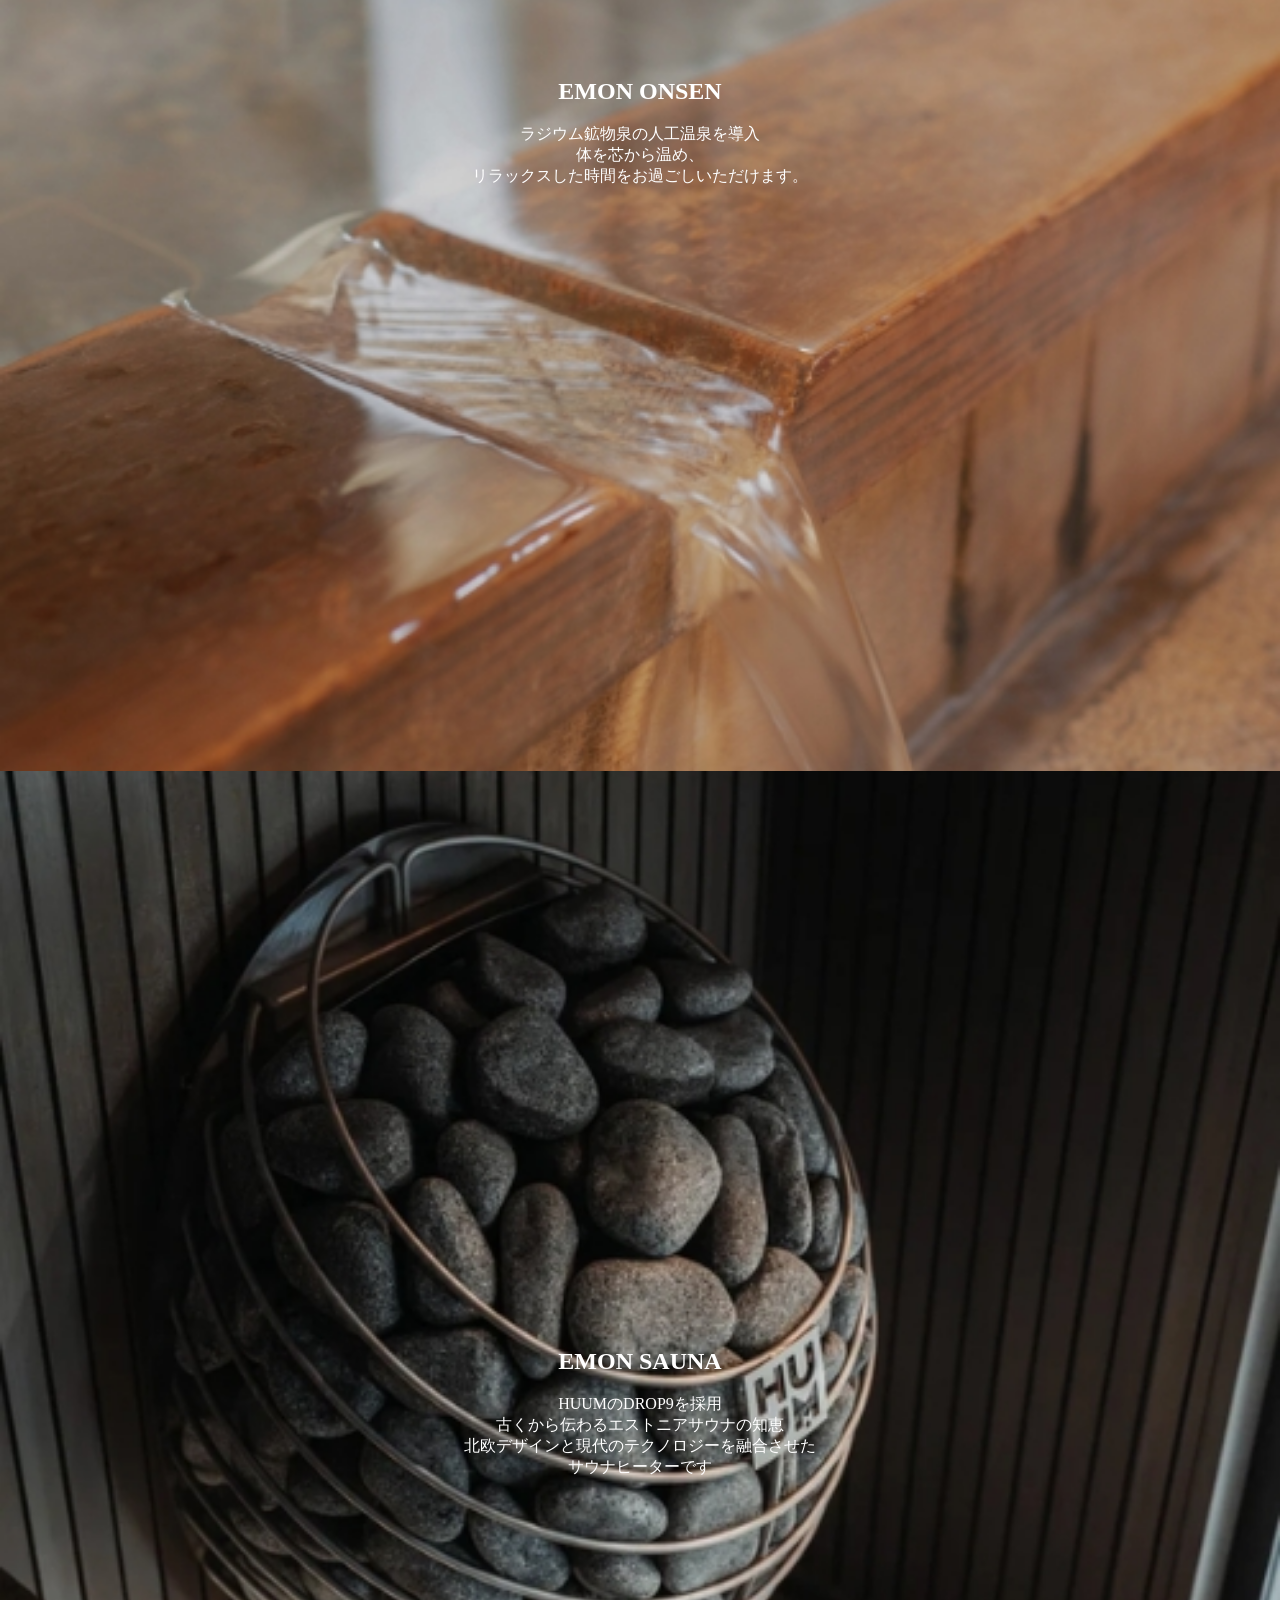
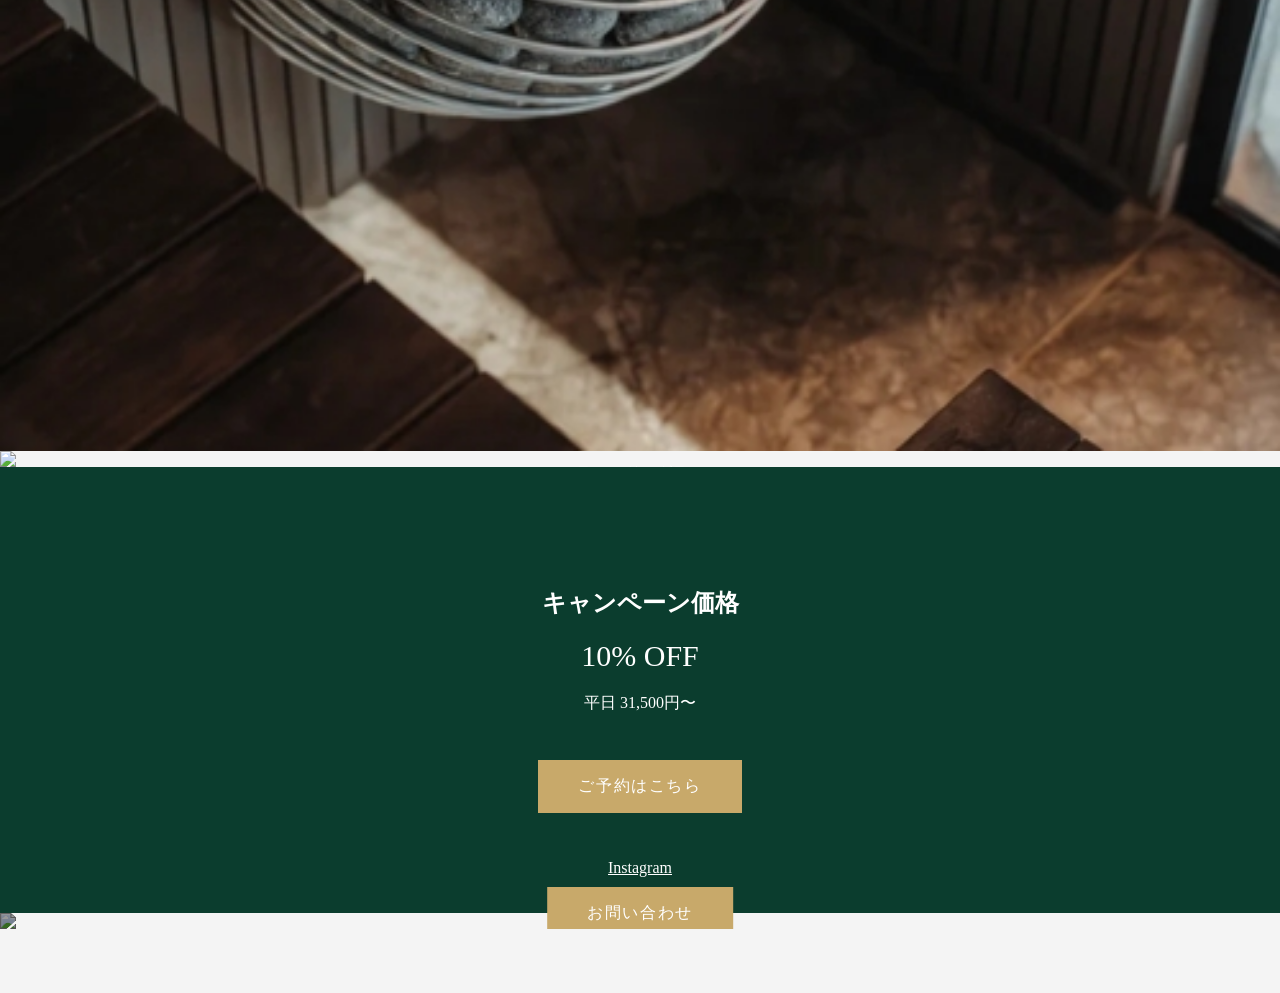
==== commit ceed8741: "Update index.html" ====
--- a/index.html
+++ b/index.html
@@ -17,7 +17,8 @@
     <h1>一棟貸し古民家の宿</h1>
     <p class="fv-sub">
   8/1〜9/30 プレオープン<br>
-  ほりのみせのお客様限定 10%OFF
+  まるがやつ・ほりのみせのお客様限定<br>
+  10%OFFキャンペーン
 </p>
   </div>
 </section>
@@ -32,11 +33,14 @@
   </h2>
 
   <p>
-    築195年の古民家。<br>
-    鎮守の森に囲まれたプライベート空間。<br><br>
-
-    専属シェフが織りなす食事と、サウナで整う時間。<br>
-    1日1組限定の贅沢な滞在を。
+築195年の古民家<br> 
+鎮守の森に囲まれた、プライベート空間<br>
+<br>
+専属シェフが織りなす食事と、<br>
+サウナで整う時間<br>
+<br>
+1日1組限定<br>
+贅沢な滞在を<br>
   </p>
 </section>
 
@@ -44,7 +48,7 @@
 <section class="map">
   <img src="右衛門配置図白抜き.png">
   <p class="map-text">
-    深い緑に囲まれ旬の味を堪能できる都心リゾート
+    深い緑に囲まれ<br>旬の味を堪能できる都心リゾート
   </p>
     <div class="map-point p1">宿泊棟</div>
     <div class="map-point p2">サウナエリア</div>
@@ -54,31 +58,34 @@
 
 
 <!-- ROOM -->
-<section class="room">
+<section class="room dining">
   <img src="ラウンジ_002_0.jpg">
   <div class="text">
     <h3>DINING</h3>
-    <p>専属シェフの料理を堪能</p>
+    <p>歴史のある古民家空間で<br>
+    専属シェフの料理が堪能できる</p>
   </div>
 </section>
 
-<section class="room reverse">
+<section class="room bedroom">
   <img src="客間_002_0.jpg">
   <div class="text">
     <h3>BED ROOM</h3>
-    <p>落ち着いた空間でくつろぐ</p>
+    <p>ベッドを4台完備<br>
+    落ち着いた空間でゆっくり寛げます</p>
   </div>
 </section>
 
-<section class="room">
+<section class="room living">
   <img src="居間_002_0.jpg">
   <div class="text">
     <h3>LIVING</h3>
-    <p>広々とした畳の空間</p>
+    <p>広々とした畳の空間を<br>
+    くつろぎのラウンジスペースに</p>
   </div>
 </section>
 
-<section class="room reverse">
+<section class="room bath">
   <img src="風呂_002_0.jpg">
   <div class="text">
     <h3>BATH & SAUNA</h3>
@@ -91,7 +98,9 @@
   <img src="chef.jpg">
   <div class="overlay">
    <h2>EMON CUISINE</h2>
-<p>イタリアン・フレンチ・和食・寿司からお選びいただけます</p>
+<p>EMONでは、お客様のためだけに<br>
+  専属のシェフが目の前で料理をご提供いたします<br>
+  イタリアン・フレンチ・和食・寿司からお選びいただけます</p>
   </div>
 </section>
 
@@ -99,6 +108,9 @@
   <img src="onsen.jpg">
   <div class="overlay">
     <h2>EMON ONSEN</h2>
+    <p>ラジウム鉱物泉の人工温泉を導入<br>
+      体を芯から温め、<br>
+      リラックスした時間をお過ごしいただけます。</p>
   </div>
 </section>
 
@@ -106,6 +118,10 @@
   <img src="sauna.jpg">
   <div class="overlay">
     <h2>EMON SAUNA</h2>
+    <p>HUUMのDROP9を採用<br>
+      古くから伝わるエストニアサウナの知恵<br>
+      北欧デザインと現代のテクノロジーを融合させた<br>
+    サウナヒーターです</p>
   </div>
 </section>
 
--- a/style.css
+++ b/style.css
@@ -1,4 +1,17 @@
 /* ===== 全体 ===== */
+
+@media(min-width:1024px){
+
+  body{
+    background:#f4f4f4;
+  }
+
+  section{
+    max-width:1280px;
+    margin:0 auto;
+  }
+
+}
 *{
   box-sizing:border-box;
 }
@@ -78,6 +91,17 @@
   margin-top:10px;
 }
 
+.fv-sub{
+  font-size:18px;
+  line-height:1.6;
+}
+
+@media(max-width:768px){
+  .fv-sub{
+    font-size:15px;
+  }
+}
+
 /* ===== CONCEPT ===== */
 .concept{
   text-align:center;
@@ -119,7 +143,6 @@
   z-index:2;
 }
 
-/* ★これが超重要（丸復活） */
 .map-point{
   position:absolute;
   z-index:3;
@@ -140,23 +163,92 @@
 .p3{ top:60%; left:75%; }
 .p4{ top:55%; left:60%; }
 
+/* ===== スマホ用：位置を個別調整 ===== */
+@media(max-width:768px){
+
+  .map-point{
+    width:28px;
+    height:28px;
+    font-size:4px;
+  }
+
+  .p1{ top:48%; left:42%; }
+  .p2{ top:30%; left:68%; }
+  .p3{ top:63%; left:82%; }
+  .p4{ top:58%; left:65%; }
+
+}
 /* ===== ROOM ===== */
 .room{
-  display:flex;
-  flex-wrap:wrap;
+  position:relative;
 }
 
 .room img{
-  width:50%;
+  width:100%;
+  height:80vh; /* ←画面いっぱい感 */
+  object-fit:cover;
+  filter:brightness(70%);
 }
 
 .room .text{
-  width:50%;
-  padding:40px;
-}
-
-.reverse{
-  flex-direction:row-reverse;
+  position:absolute;
+  top:50%;
+  left:50%;
+  transform:translate(-50%,-50%);
+  color:#fff;
+  text-align:center;
+  width:90%;
+}
+
+.room h3{
+  font-size:40px;
+  margin-bottom:20px;
+  letter-spacing:0.15em;
+}
+
+.room p{
+  font-size:18px;
+  line-height:1.8;
+}
+
+@media(max-width:768px){
+
+  .room img{
+    height:60vh;
+  }
+
+  .room h3{
+    font-size:24px;
+  }
+
+  .room p{
+    font-size:14px;
+  }
+
+}
+
+.footer{
+  position:relative;
+}
+
+.footer img{
+  width:100%;
+  filter:brightness(60%);
+}
+
+.footer-overlay{
+  position:absolute;
+  top:50%;
+  left:50%;
+  transform:translate(-50%,-50%);
+  text-align:center;
+  color:#fff;
+}
+
+.footer a{
+  display:block;
+  margin:10px 0;
+  color:#fff;
 }
 
 /* ===== FEATURE ===== */
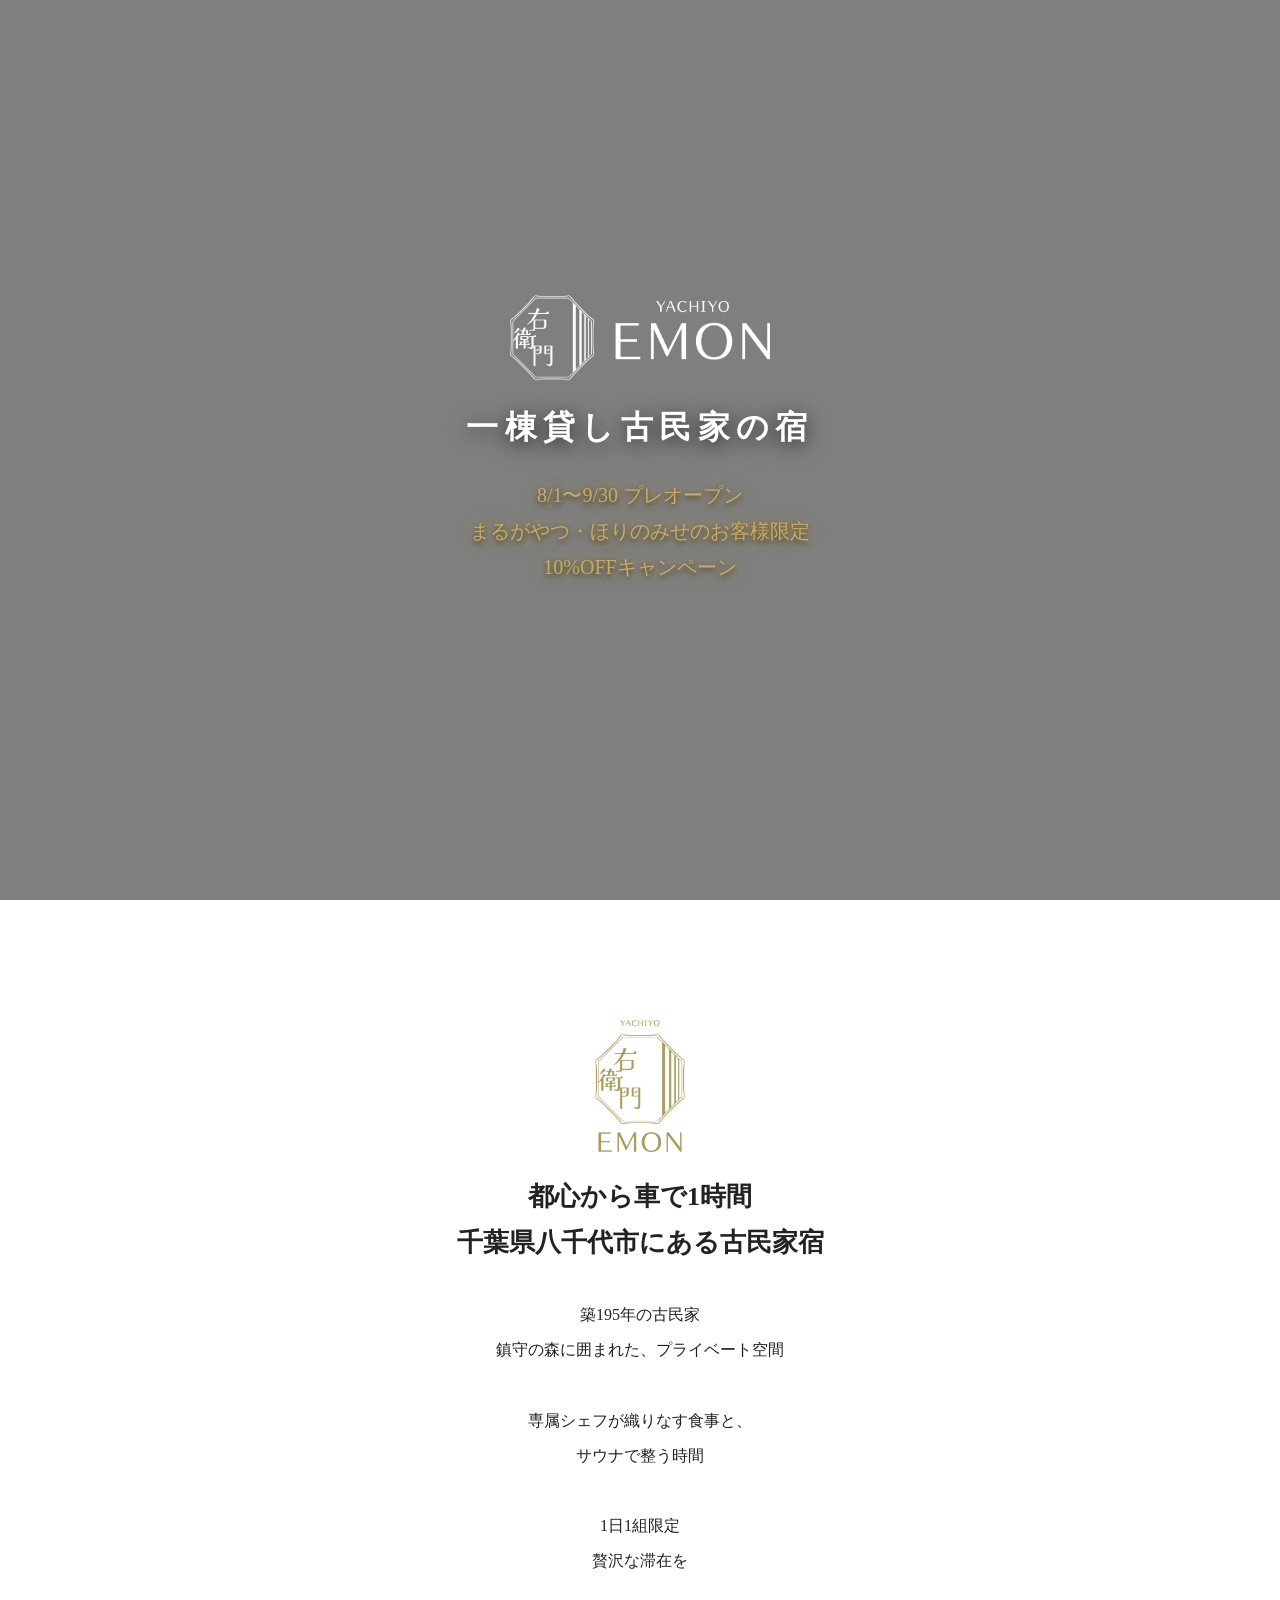
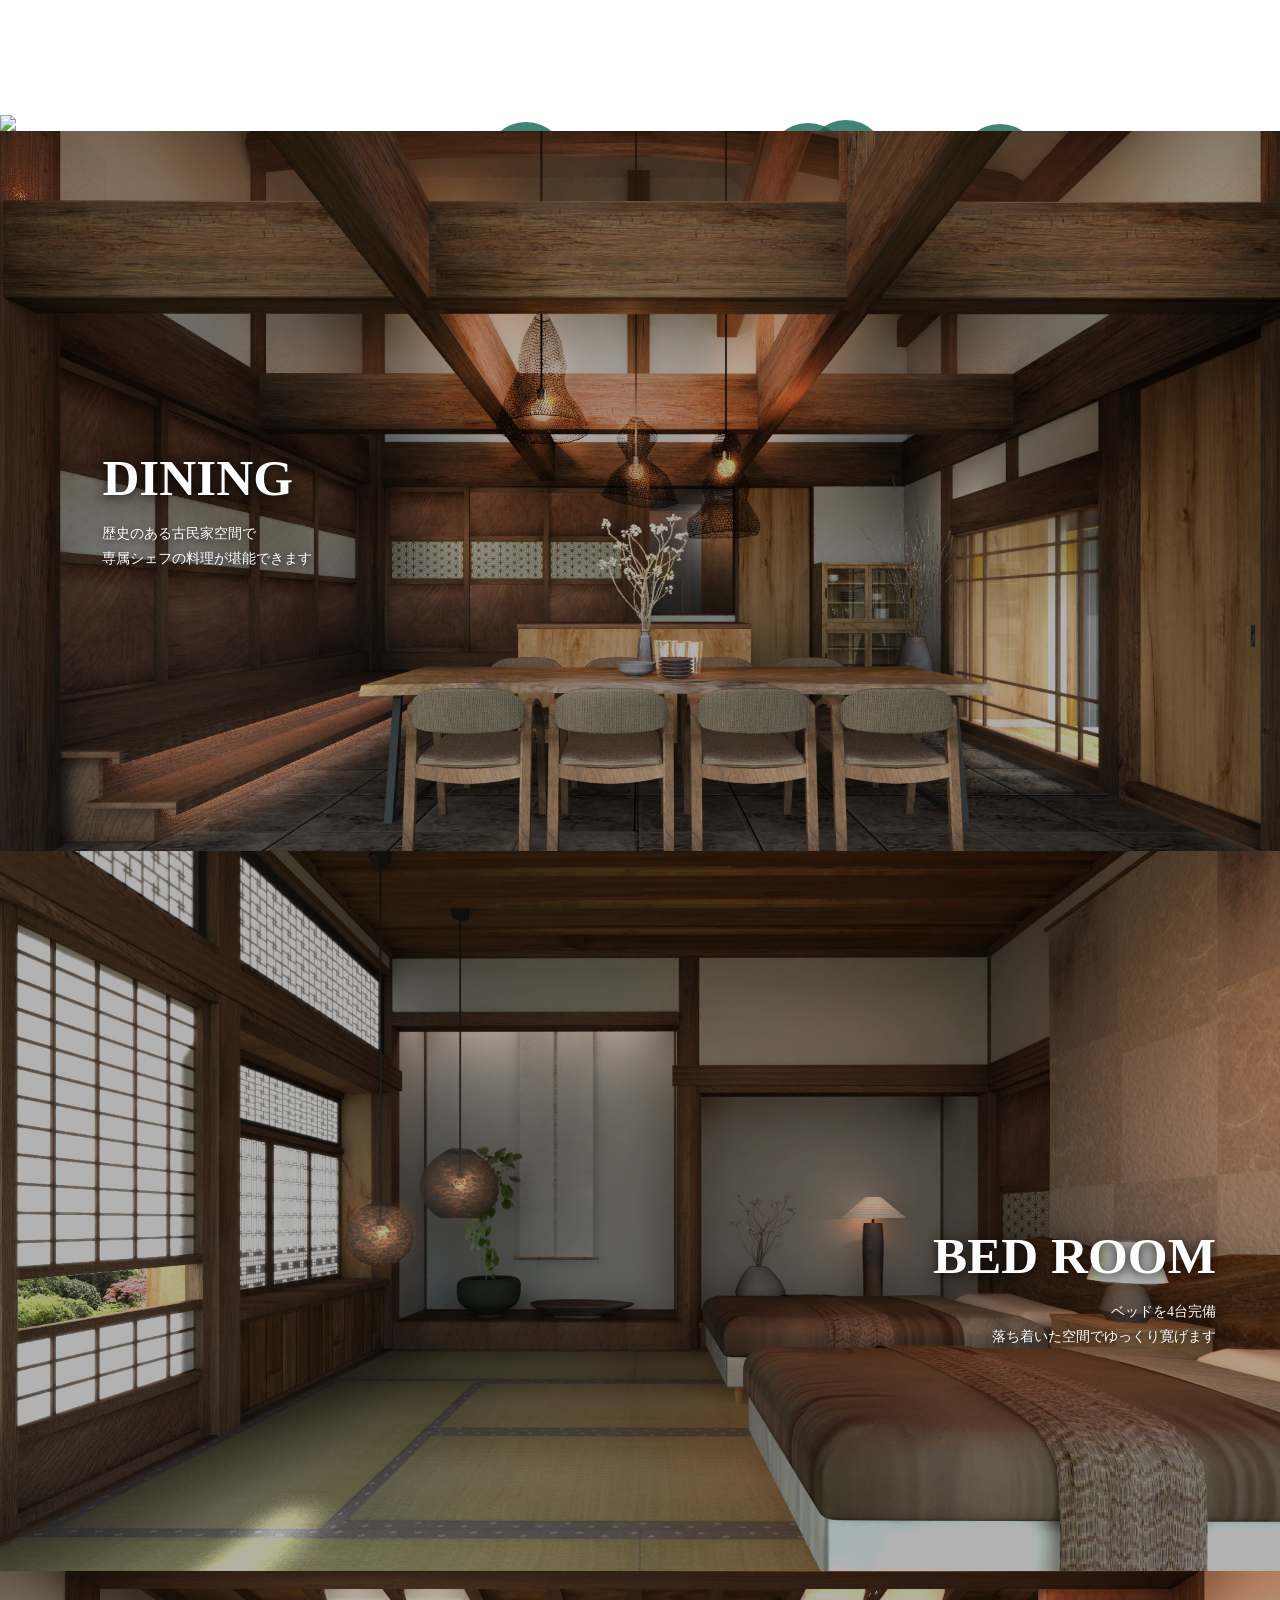
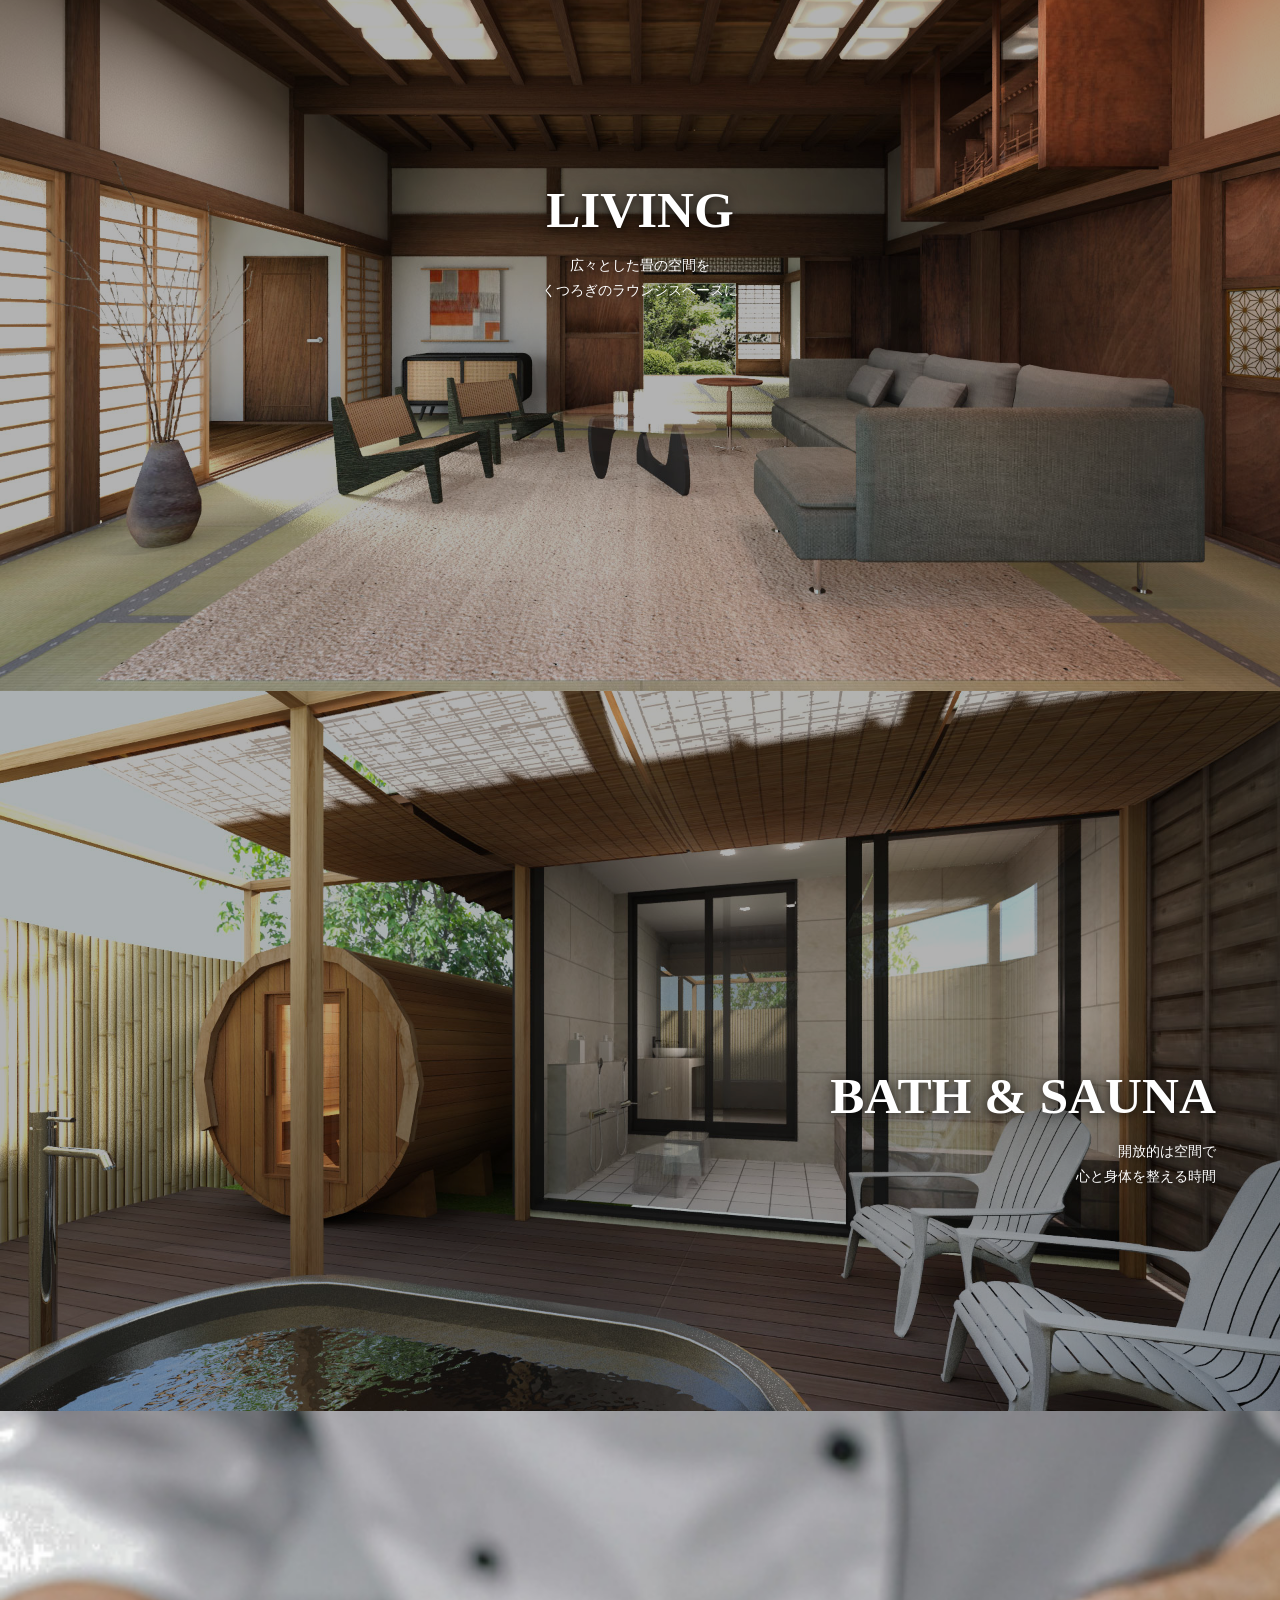
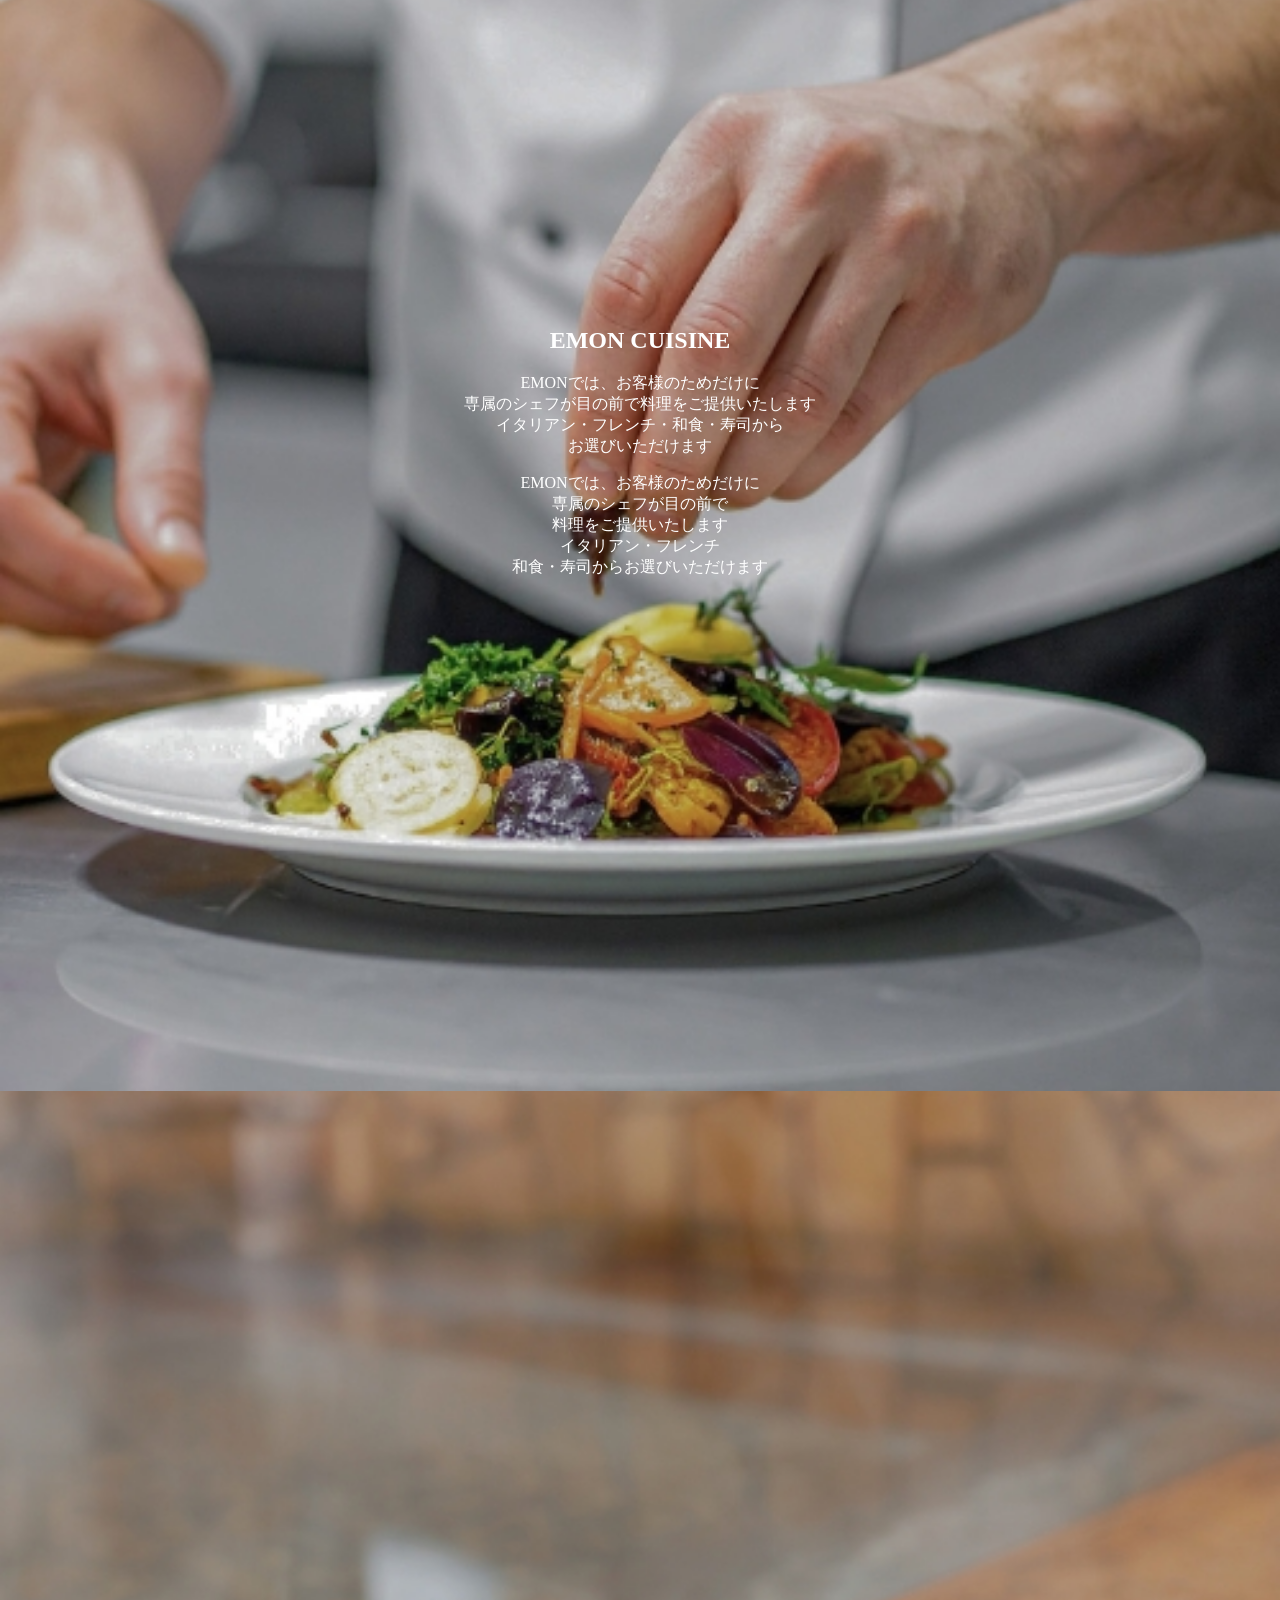
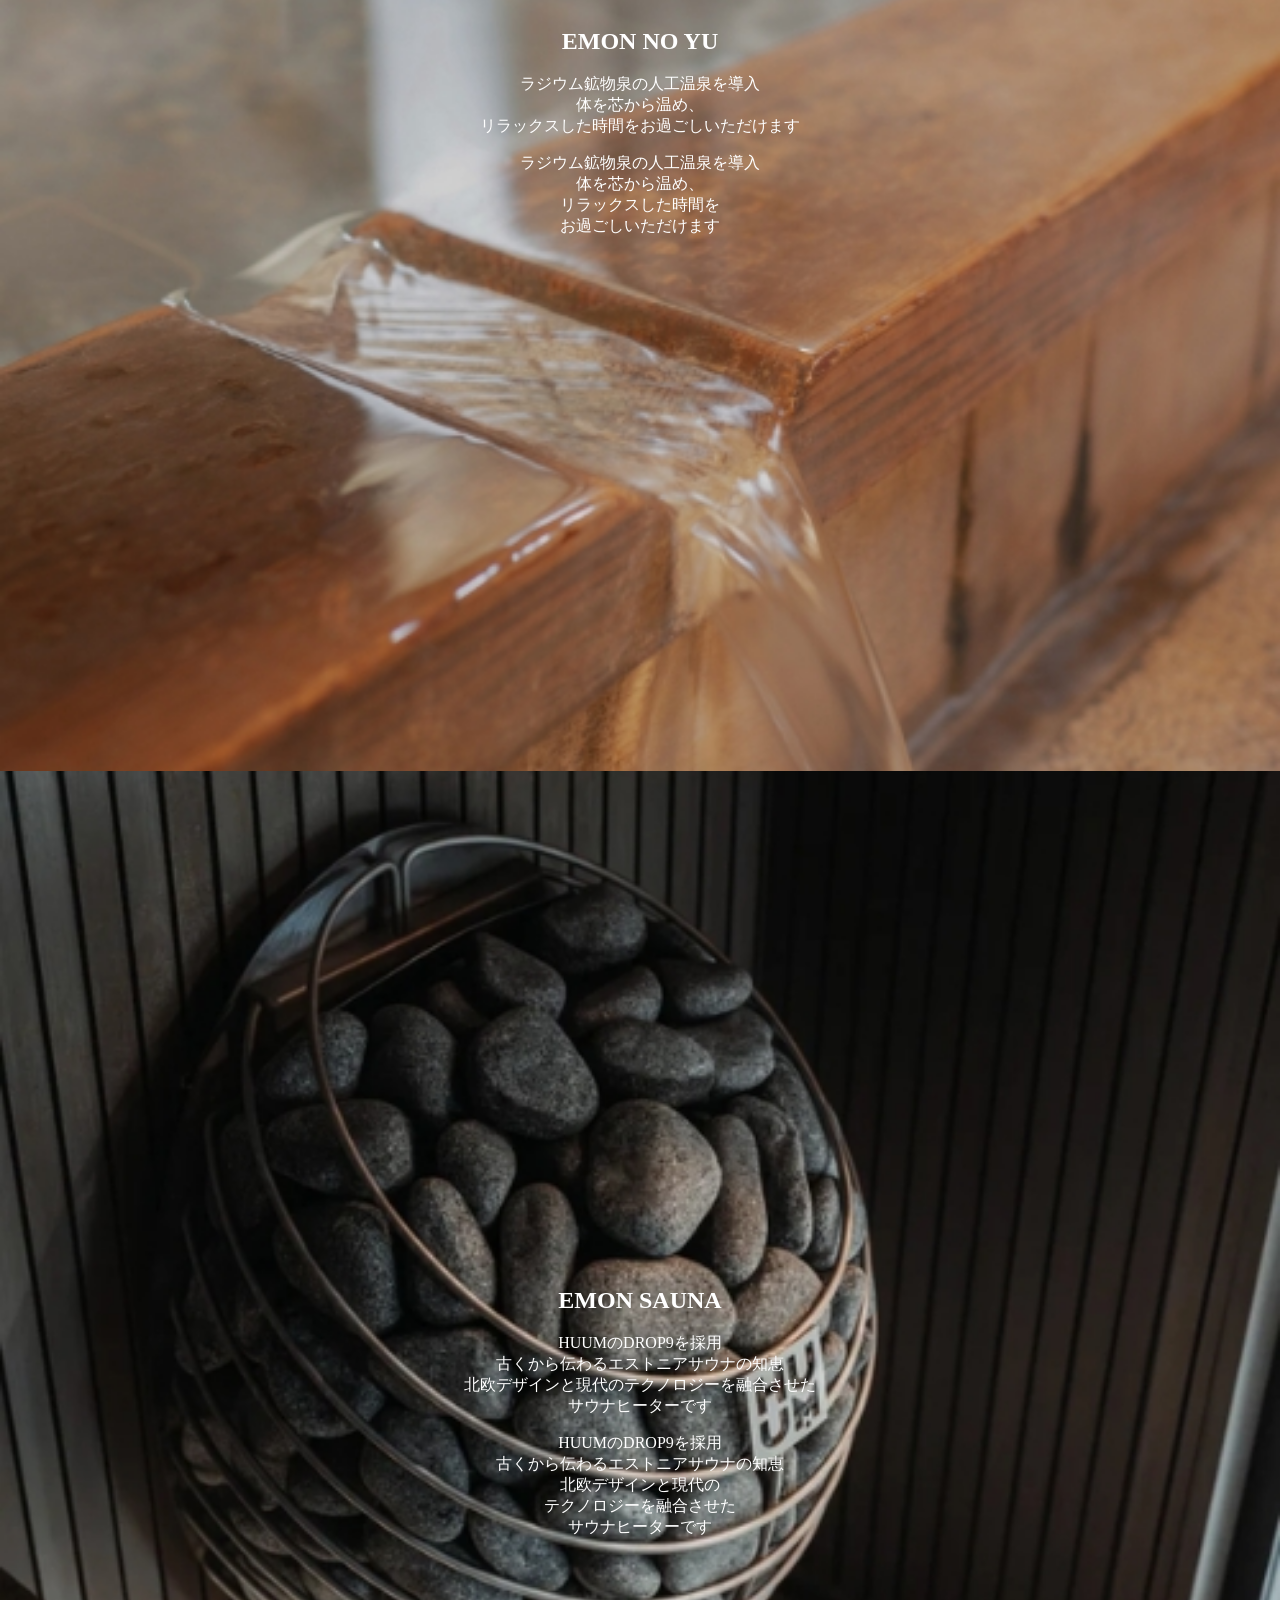
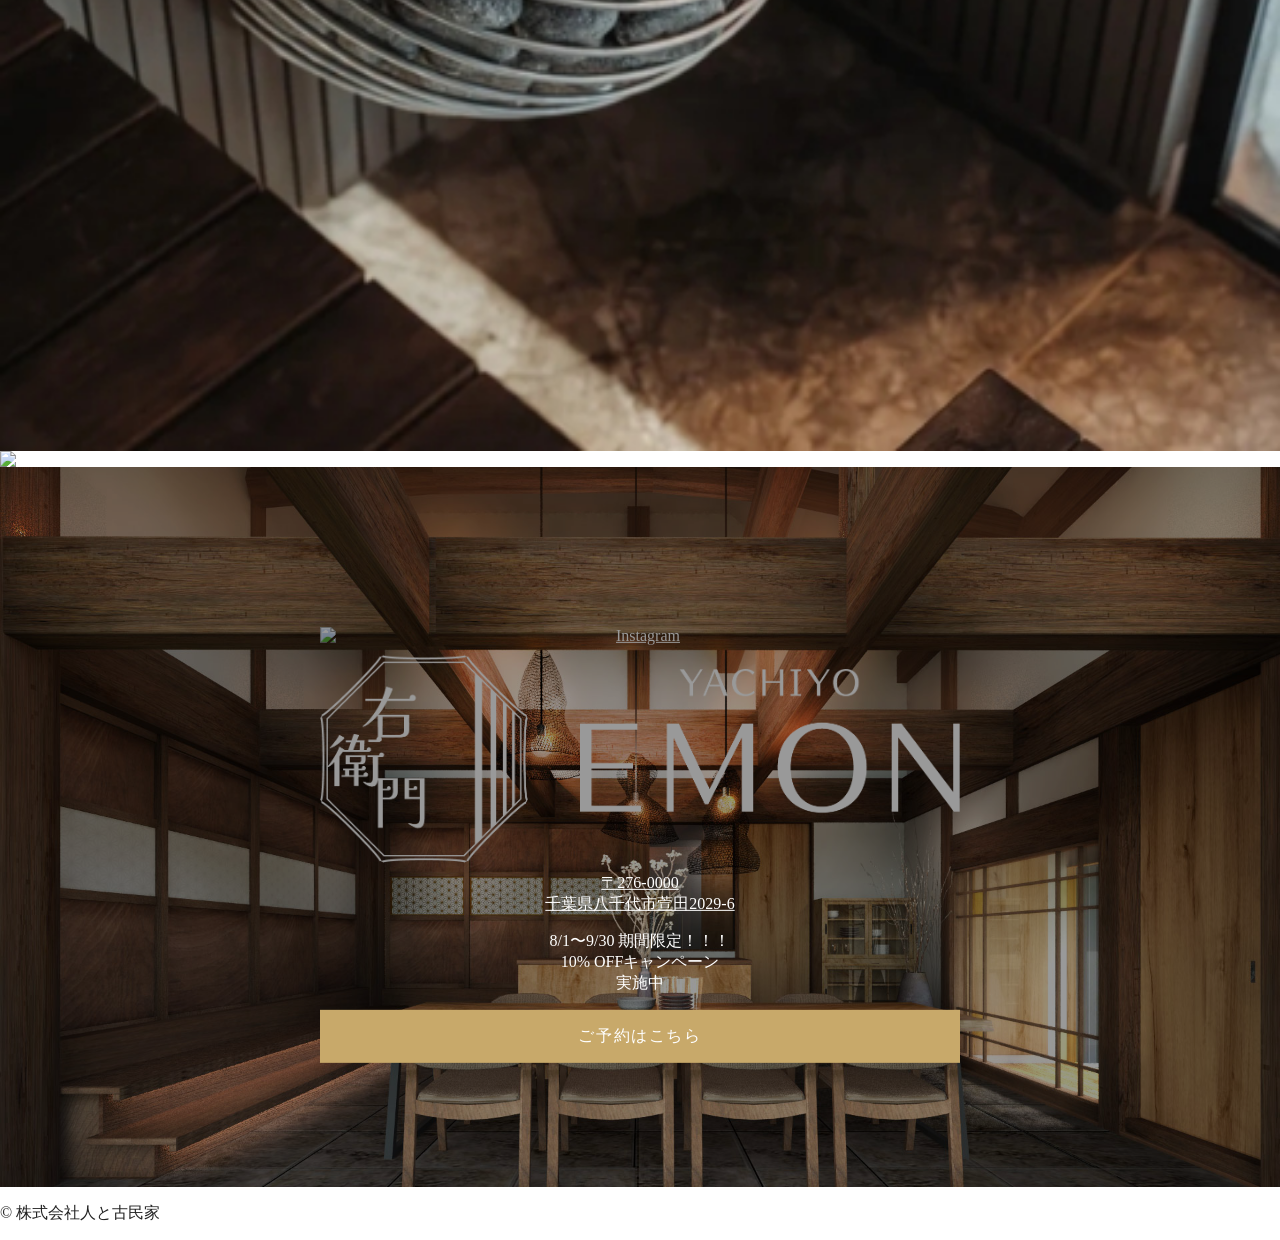
==== commit b5801b4a: "Update index.html" ====
--- a/index.html
+++ b/index.html
@@ -28,8 +28,8 @@
   <img src="EMON_logo_03_0.png" class="concept-logo">
 
   <h2>
-    都心から車で1時間。<br>
-    千葉県八千代市にある古民家宿。
+    都心から車で1時間<br>
+    千葉県八千代市にある古民家宿
   </h2>
 
   <p>
@@ -63,7 +63,7 @@
   <div class="text">
     <h3>DINING</h3>
     <p>歴史のある古民家空間で<br>
-    専属シェフの料理が堪能できる</p>
+    専属シェフの料理が堪能できます</p>
   </div>
 </section>
 
@@ -89,28 +89,56 @@
   <img src="風呂_002_0.jpg">
   <div class="text">
     <h3>BATH & SAUNA</h3>
-    <p>心と身体を整える時間</p>
+    <p>開放的は空間で<br>
+      心と身体を整える時間</p>
   </div>
 </section>
 
 <!-- FEATURE -->
 <section class="feature">
   <img src="chef.jpg">
-  <div class="overlay">
-   <h2>EMON CUISINE</h2>
-<p>EMONでは、お客様のためだけに<br>
-  専属のシェフが目の前で料理をご提供いたします<br>
-  イタリアン・フレンチ・和食・寿司からお選びいただけます</p>
+
+  <div class="overlay">
+    <h2>EMON CUISINE</h2>
+
+    <!-- PC用 -->
+    <p class="pc">
+      EMONでは、お客様のためだけに<br>
+      専属のシェフが目の前で料理をご提供いたします<br>
+      イタリアン・フレンチ・和食・寿司から<br>
+      お選びいただけます
+    </p>
+
+    <!-- スマホ用 -->
+    <p class="sp">
+      EMONでは、お客様のためだけに<br>
+      専属のシェフが目の前で<br>
+      料理をご提供いたします<br>
+      イタリアン・フレンチ<br>
+      和食・寿司からお選びいただけます
+    </p>
+
   </div>
 </section>
 
 <section class="feature">
   <img src="onsen.jpg">
   <div class="overlay">
-    <h2>EMON ONSEN</h2>
-    <p>ラジウム鉱物泉の人工温泉を導入<br>
-      体を芯から温め、<br>
-      リラックスした時間をお過ごしいただけます。</p>
+    <h2>EMON NO YU</h2>
+
+        <!-- PC用 -->
+    <p class="pc">
+    ラジウム鉱物泉の人工温泉を導入<br>
+    体を芯から温め、<br>
+    リラックスした時間をお過ごしいただけます</p>
+
+    <!-- スマホ用 -->
+    <p class="sp">
+    ラジウム鉱物泉の人工温泉を導入<br>
+    体を芯から温め、<br>
+    リラックスした時間を<br>
+    お過ごしいただけます</p>
+
   </div>
 </section>
 
@@ -118,15 +146,26 @@
   <img src="sauna.jpg">
   <div class="overlay">
     <h2>EMON SAUNA</h2>
-    <p>HUUMのDROP9を採用<br>
-      古くから伝わるエストニアサウナの知恵<br>
-      北欧デザインと現代のテクノロジーを融合させた<br>
+
+            <!-- PC用 -->
+    <p class="pc">
+    HUUMのDROP9を採用<br>
+    古くから伝わるエストニアサウナの知恵<br>
+    北欧デザインと現代のテクノロジーを融合させた<br>
     サウナヒーターです</p>
-  </div>
-</section>
-
-<section class="feature">
-  <img src="dogrun.jpg">
+
+    <!-- スマホ用 -->
+    <p class="sp">
+    HUUMのDROP9を採用<br>
+    古くから伝わるエストニアサウナの知恵<br>
+    北欧デザインと現代の<br>
+    テクノロジーを融合させた<br>
+    サウナヒーターです</p>
+  </div>
+</section>
+
+<section class="feature">
+  <img src="emondog.jpg">
   <div class="overlay">
     <h2>EMON DOGRUN</h2>
     <p>
@@ -136,32 +175,42 @@
   </div>
 </section>
 
-
-<!-- PRICE -->
-<section class="price">
-  <h2>キャンペーン価格</h2>
-  <p class="big">10% OFF</p>
-  <p>平日 31,500円〜</p>
-
-  <a href="https://docs.google.com/forms/d/e/1FAIpQLSeRFRpyAxzpn7lLhitbxb4sPGVype_jPT_5dmqkC4MchsPU-A/viewform"
-     target="_blank" class="btn">
-    ご予約はこちら
-  </a>
-</section>
-
 <footer class="footer">
-  <img src="footer.jpg">
+
+  <img src="ラウンジ_002_0.jpg" alt="">
 
   <div class="footer-overlay">
-    <a href="https://instagram.com" target="_blank">Instagram</a>
-
+
+    <!-- Instagram -->
+    <a href="https://instagram.com" target="_blank" class="insta">
+      <img src="insta.svg" alt="Instagram">
+    </a>
+
+    <!-- ロゴ -->
+    <img src="EMON_logo_yoko04_0.png" alt="EMON" class="footer-logo">
+
+    <!-- 住所 -->
+    <a href="https://maps.google.com/?q=千葉県八千代市萱田2029-6" target="_blank" class="address">
+      〒276-0000<br>千葉県八千代市萱田2029-6
+    </a>
+
+        <!-- テキスト -->
+    <p class="footer-text">
+      8/1〜9/30 期間限定！！！<br>
+      10% OFFキャンペーン<br>実施中
+    </p>
+
+    <!-- ボタン -->
     <a href="https://docs.google.com/forms/d/e/1FAIpQLSeRFRpyAxzpn7lLhitbxb4sPGVype_jPT_5dmqkC4MchsPU-A/viewform"
        target="_blank" class="btn">
-      お問い合わせ
+      ご予約はこちら
     </a>
 
-    <p>© 株式会社人と古民家</p>
-  </div>
+  </div>
+
+  <!-- コピーライト -->
+  <p class="copy">© 株式会社人と古民家</p>
+
 </footer>
 
 </body>
--- a/style.css
+++ b/style.css
@@ -2,9 +2,7 @@
 
 @media(min-width:1024px){
 
-  body{
-    background:#f4f4f4;
-  }
+
 
   section{
     max-width:1280px;
@@ -25,7 +23,7 @@
   margin:0;
   font-family:"Hiragino Mincho ProN", serif;
   color:#222;
-  background:#f4f4f4;
+  background:url("haikei.png") repeat;
   -webkit-text-size-adjust:100%;
 }
 
@@ -49,7 +47,8 @@
 
 /* ===== FV ===== */
 .fv{
-  height:100vh;
+  min-height:100vh;
+  height:auto;
   background:url("EMONFV.jpg") center/cover no-repeat;
   position:relative;
 }
@@ -92,14 +91,27 @@
 }
 
 .fv-sub{
-  font-size:18px;
-  line-height:1.6;
+  font-size:20px;
+  line-height:1.8;
+  color:#d4af37; /* ゴールド強め */
+
+  text-shadow:
+    0 0 10px rgba(212,175,55,0.6),
+    0 0 20px rgba(212,175,55,0.4),
+    0 2px 6px rgba(0,0,0,0.8);
 }
 
 @media(max-width:768px){
   .fv-sub{
     font-size:15px;
   }
+
+  .fv{
+    background-size:cover;
+    background-position:center 20%;
+    min-height:70vh;
+  }
+
 }
 
 /* ===== CONCEPT ===== */
@@ -136,11 +148,18 @@
 .map-text{
   position:absolute;
   top:15%;
-  right:8%;
   writing-mode:vertical-rl;
-  font-size:20px;
+  font-size:33px;
   color:#333;
   z-index:2;
+}
+
+/* スマホ用 */
+@media screen and (max-width: 768px){
+  .map-text{
+    font-size:14px; /* 小さくする */
+    top:10%;        /* 少し上に調整（好みで） */
+  }
 }
 
 .map-point{
@@ -167,65 +186,171 @@
 @media(max-width:768px){
 
   .map-point{
-    width:28px;
-    height:28px;
-    font-size:4px;
-  }
-
-  .p1{ top:48%; left:42%; }
-  .p2{ top:30%; left:68%; }
-  .p3{ top:63%; left:82%; }
-  .p4{ top:58%; left:65%; }
-
-}
+    width:30px;
+    height:30px;
+    font-size:5px;
+  }
+
+  .p1{ top:45%; left:38%; }
+  .p2{ top:30%; left:58%; }
+  .p3{ top:63%; left:78%; }
+  .p4{ top:58%; left:60%; }
+
+}
+
 /* ===== ROOM ===== */
+
+.dining .text{
+  position:absolute;
+  top:50%;
+  left:8%;
+  transform:translateY(-50%);
+  text-align:left;
+}
+
+.bedroom .text{
+  position:absolute;
+  bottom:40px;
+  right:60px;
+  text-align:right;
+}
+
+.living .text{
+  position:absolute;
+  top:50%;
+  left:50%;
+  transform:translate(-50%,-50%);
+  text-align:center;
+}
+
+.bath .text{
+  position:absolute;
+  bottom:40px;
+  right:60px;
+  text-align:right;
+}
+
 .room{
   position:relative;
 }
-
 .room img{
   width:100%;
-  height:80vh; /* ←画面いっぱい感 */
+  height:80vh;
   object-fit:cover;
   filter:brightness(70%);
 }
 
-.room .text{
-  position:absolute;
-  top:50%;
+.room h3{
+  margin-bottom:10px;
+}
+
+.room p{
+  color:#fff;
+  font-size: clamp(1rem, 1.5vw, 1.3rem);
+  line-height:1.8;
+
+  text-shadow:
+    0 2px 8px rgba(0,0,0,0.8),
+    0 0 10px rgba(0,0,0,0.6);
+}
+
+.room h3{
+  font-size: clamp(2.5rem, 4vw, 4.5rem);
+}
+
+@media(max-width:768px){
+  .room img{
+    height:auto;
+  }
+}
+
+
+/* PC */
+
+.room{
+  position:relative;
+  overflow:hidden; 
+}
+
+/* 共通 */
+.room{
+  position:relative;
+}
+
+/* 個別だけで配置 */
+.dining .text{
+  position:absolute;
+  top:50%;
+  left:8%;
+  transform:translateY(-50%);
+}
+
+.bedroom .text{
+  position:absolute;
+  top:45%;
+  right:5%;
+  left:auto;
+  text-align:right;
+}
+
+.living .text{
+  position:absolute;
+  top:35%;
   left:50%;
   transform:translate(-50%,-50%);
-  color:#fff;
-  text-align:center;
-  width:90%;
+}
+
+.bath .text{
+  position:absolute;
+  top:45%;
+  right:5%;
+  left:auto;
+  text-align:right;
+}
+
+@media(max-width:768px){
+
+  /* 全セクション共通で左上に揃える */
+  .room .text{
+    position:absolute;
+    top:10%;
+    left:5%;
+    transform:none; /* ←これ超重要（中央寄せ解除） */
+    text-align:left;
+    width:80%;
+  }
+
+  /* タイトル */
+  .room h3{
+    font-size:26px;
+    letter-spacing:0.12em;
+  }
+
+  /* サブテキスト */
+  .room p{
+    font-size:13px;
+    margin-top:6px;
+  }
+
 }
 
 .room h3{
-  font-size:40px;
-  margin-bottom:20px;
-  letter-spacing:0.15em;
+  color:#fff;
+
+  text-shadow:
+    0 2px 10px rgba(0,0,0,0.6),
+    0 0 20px rgba(0,0,0,0.4);
 }
 
 .room p{
-  font-size:18px;
-  line-height:1.8;
-}
-
-@media(max-width:768px){
-
-  .room img{
-    height:60vh;
-  }
-
-  .room h3{
-    font-size:24px;
-  }
+  font-size: clamp(0.9rem, 1.2vw, 1.2rem);
+  text-shadow: 0 2px 6px rgba(0,0,0,0.6);
+}
 
   .room p{
     font-size:14px;
   }
 
-}
 
 .footer{
   position:relative;
@@ -318,18 +443,10 @@
 
   .room img,
   .room .text{
-    width:100%;
   }
 
   .room .text{
     padding:24px 16px;
   }
 
-  /* 丸サイズ小さく */
-  .map-point{
-    width:50px;
-    height:50px;
-    font-size:9px;
-  }
-
-}
+}
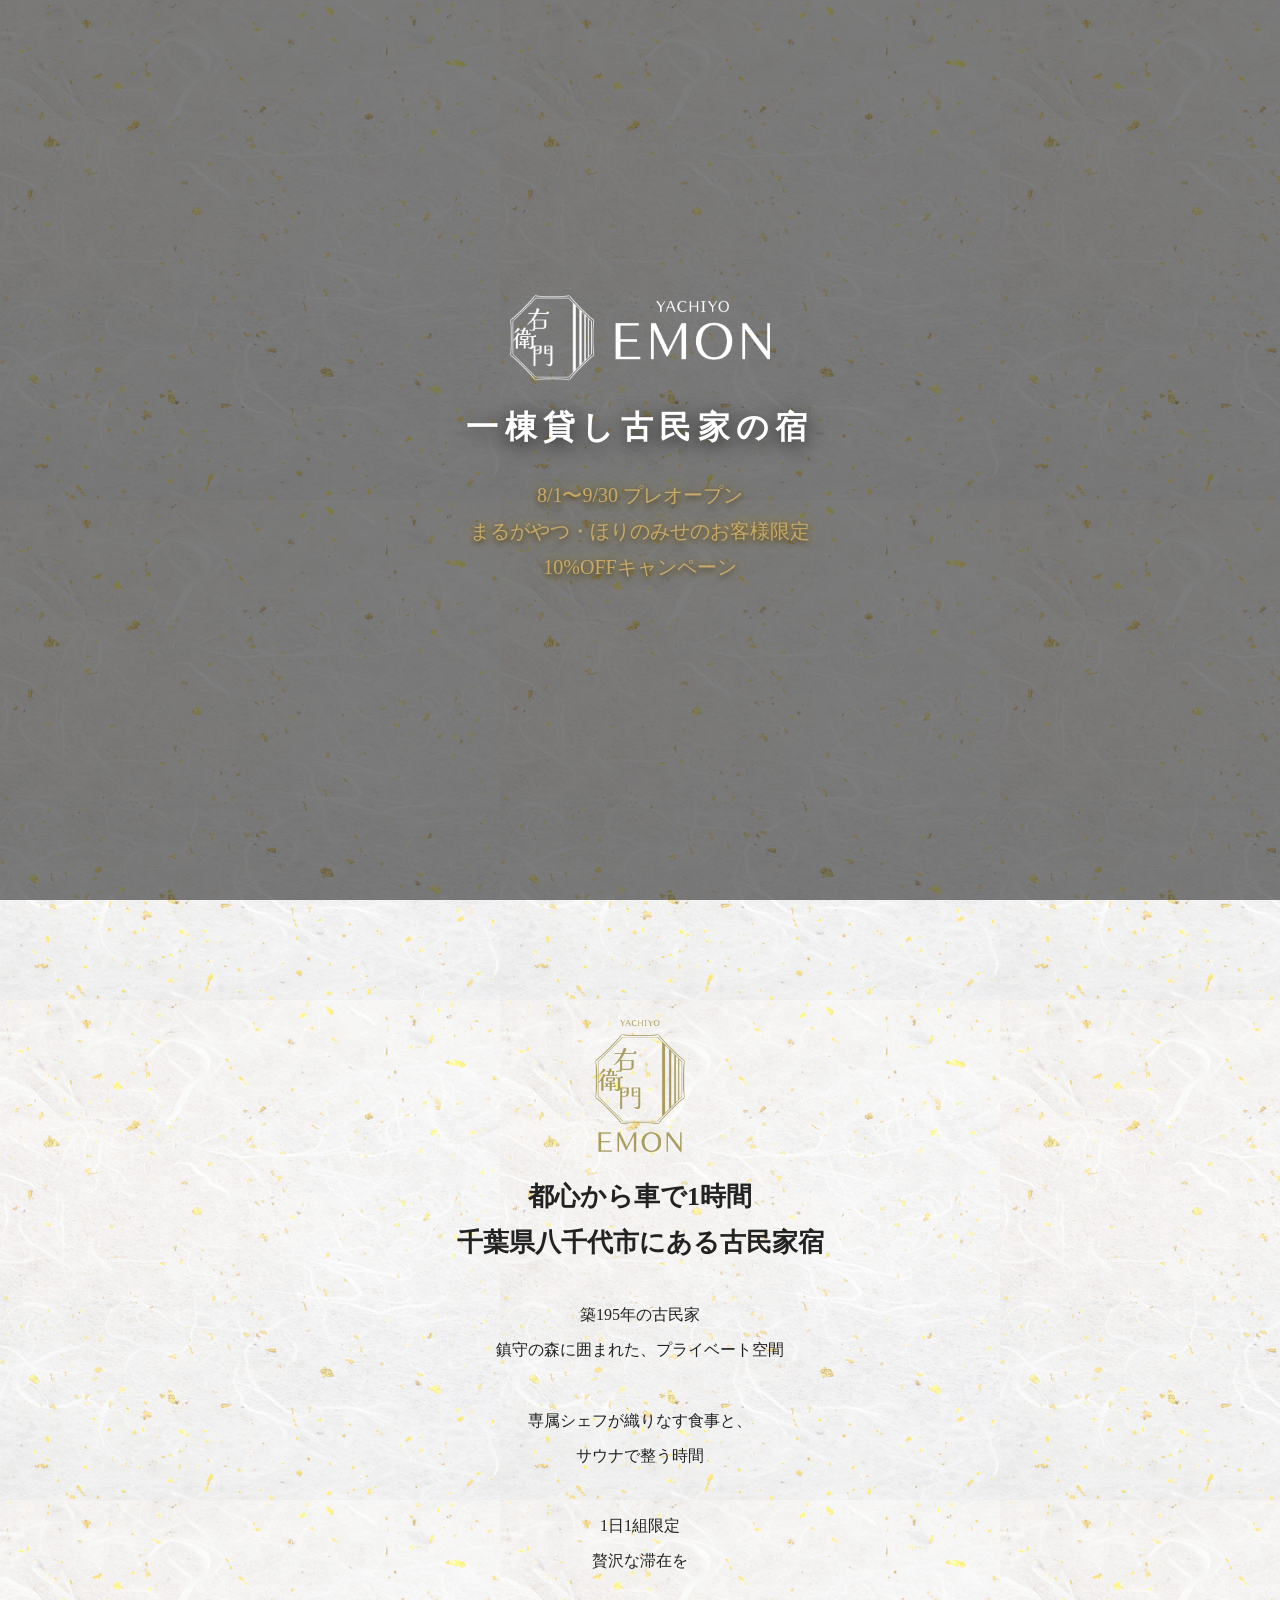
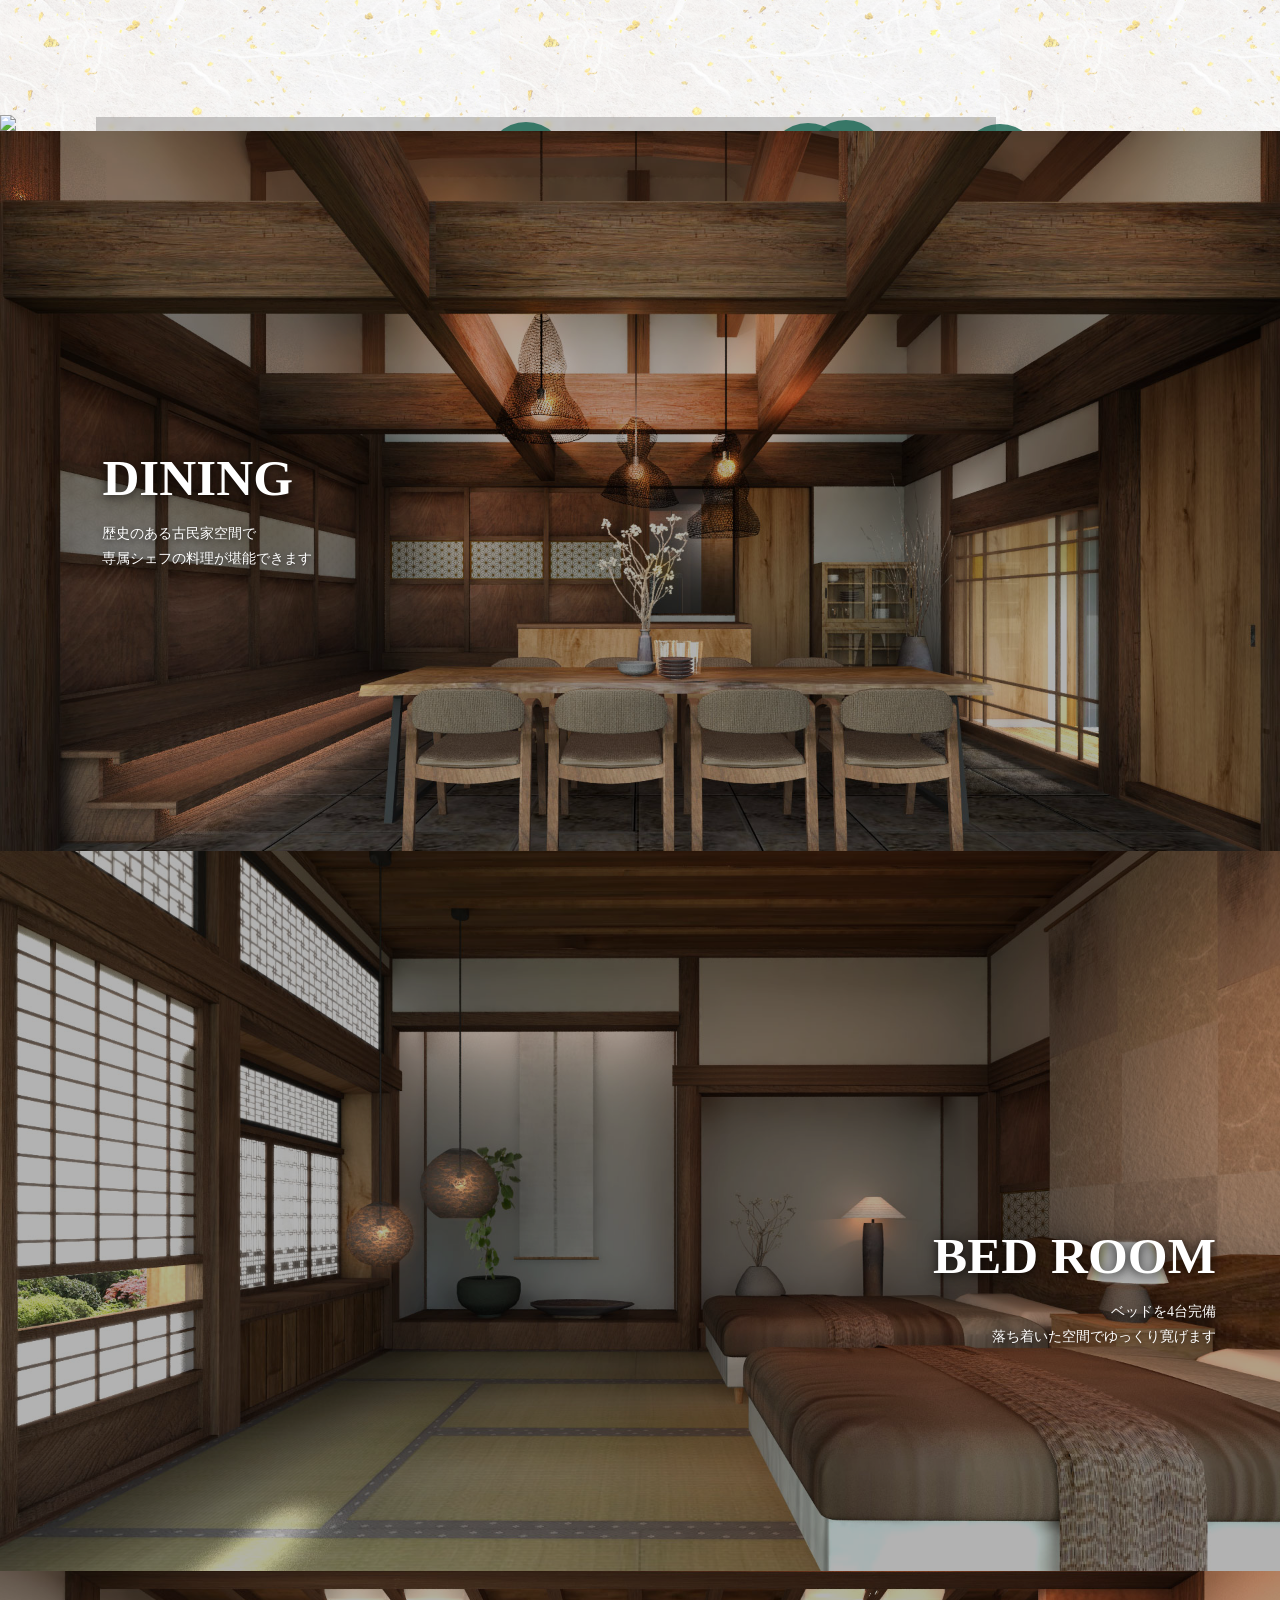
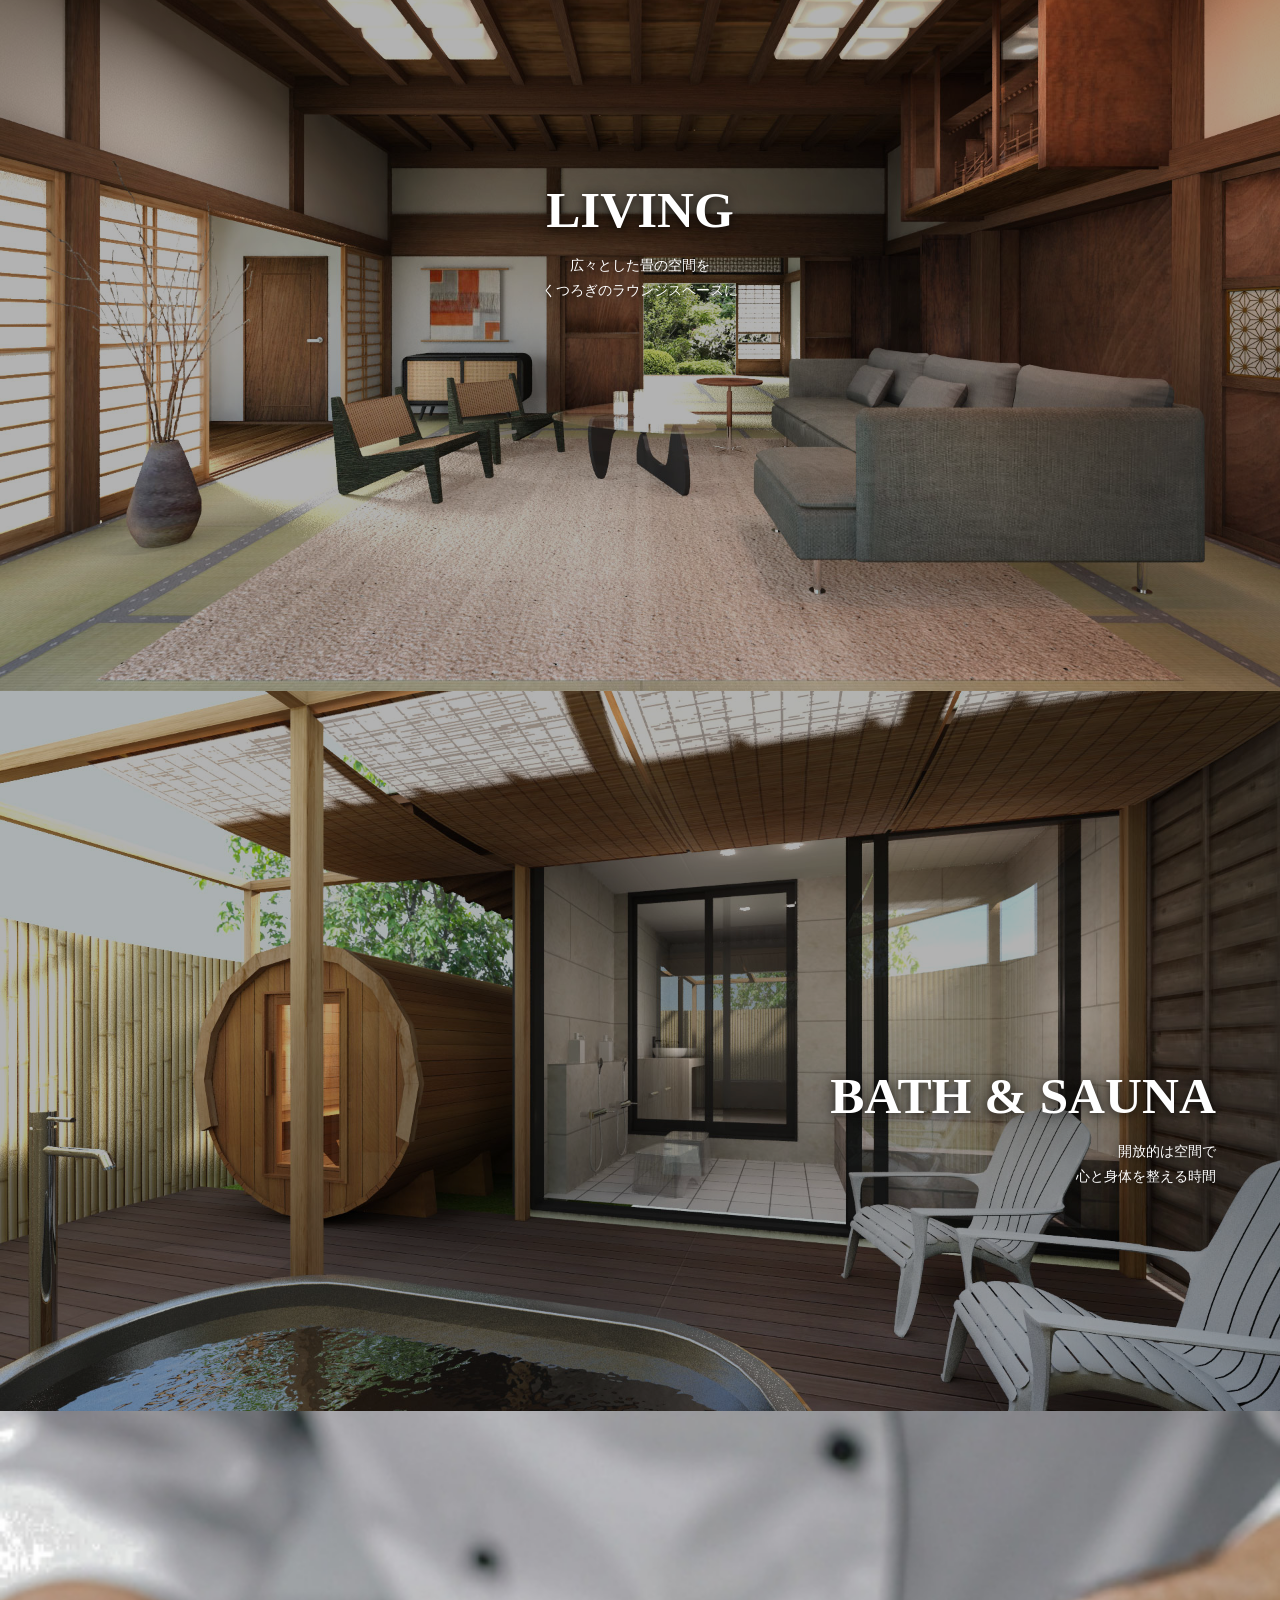
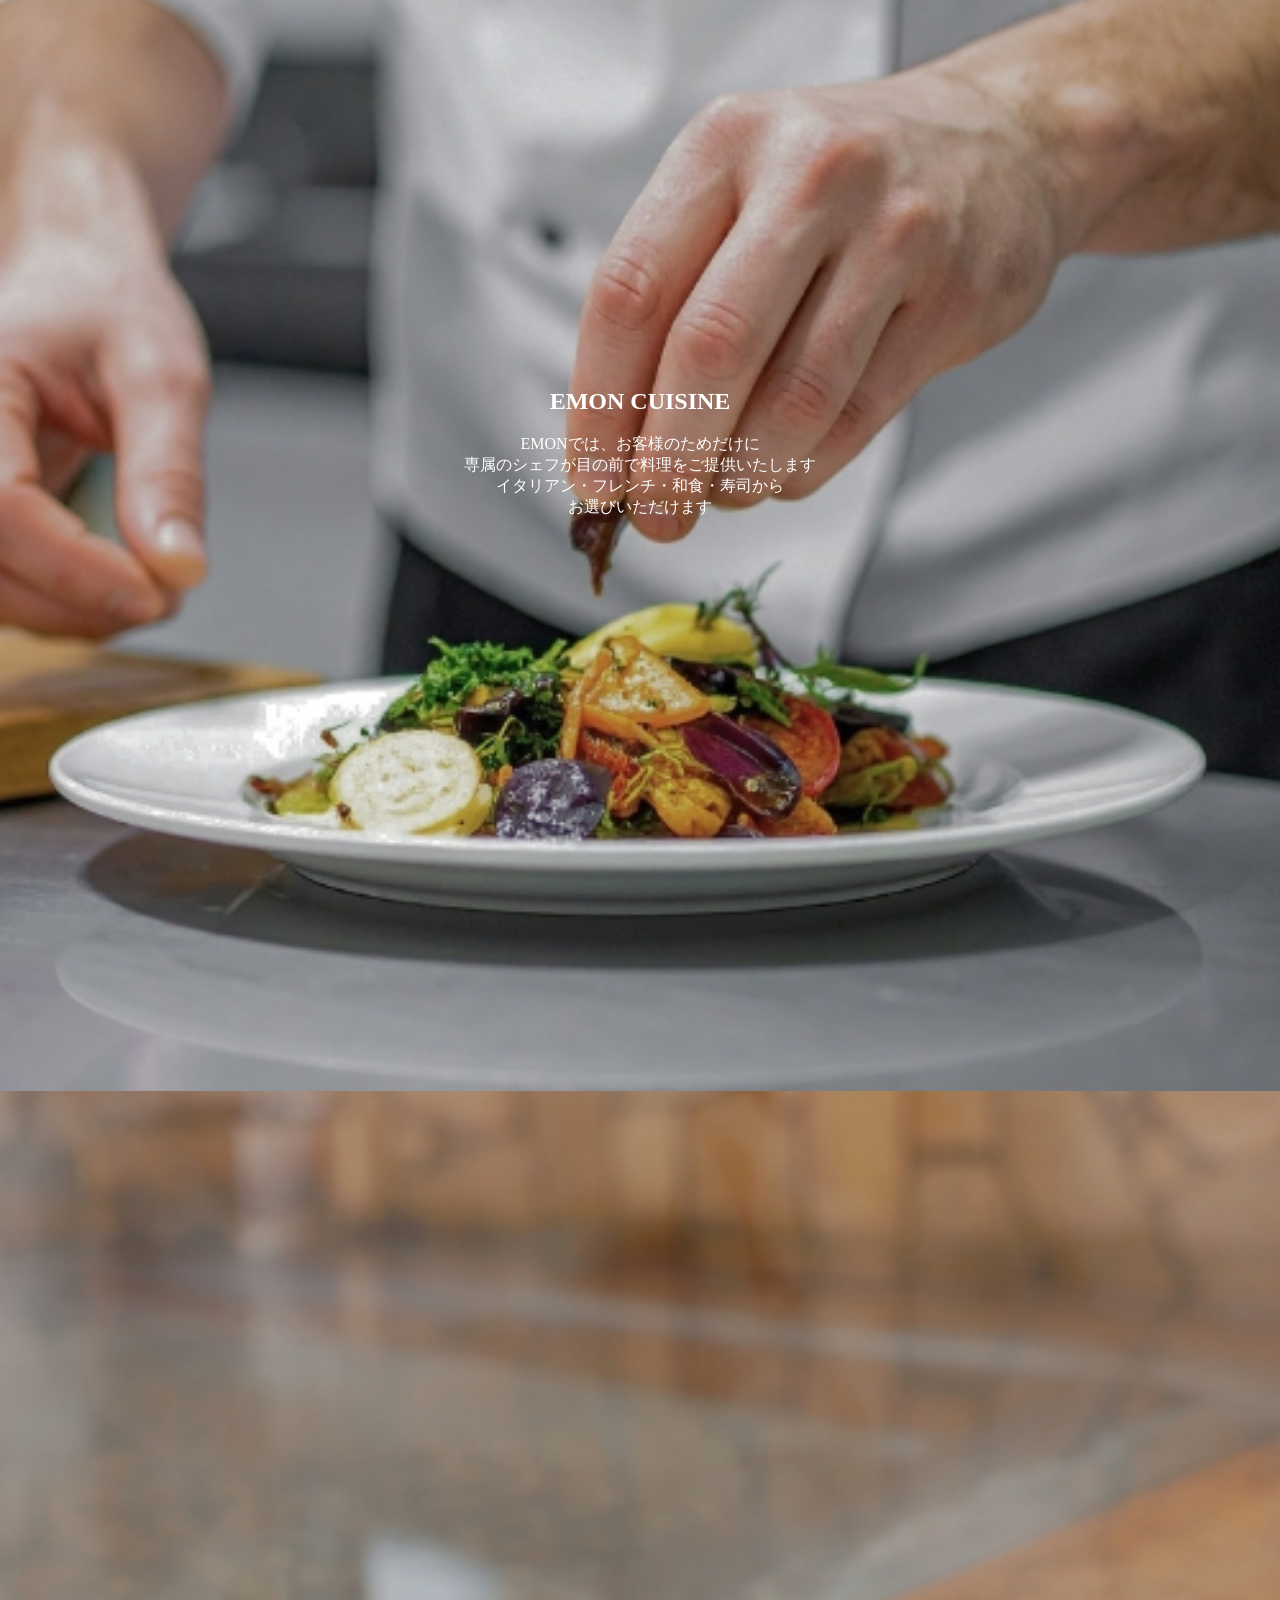
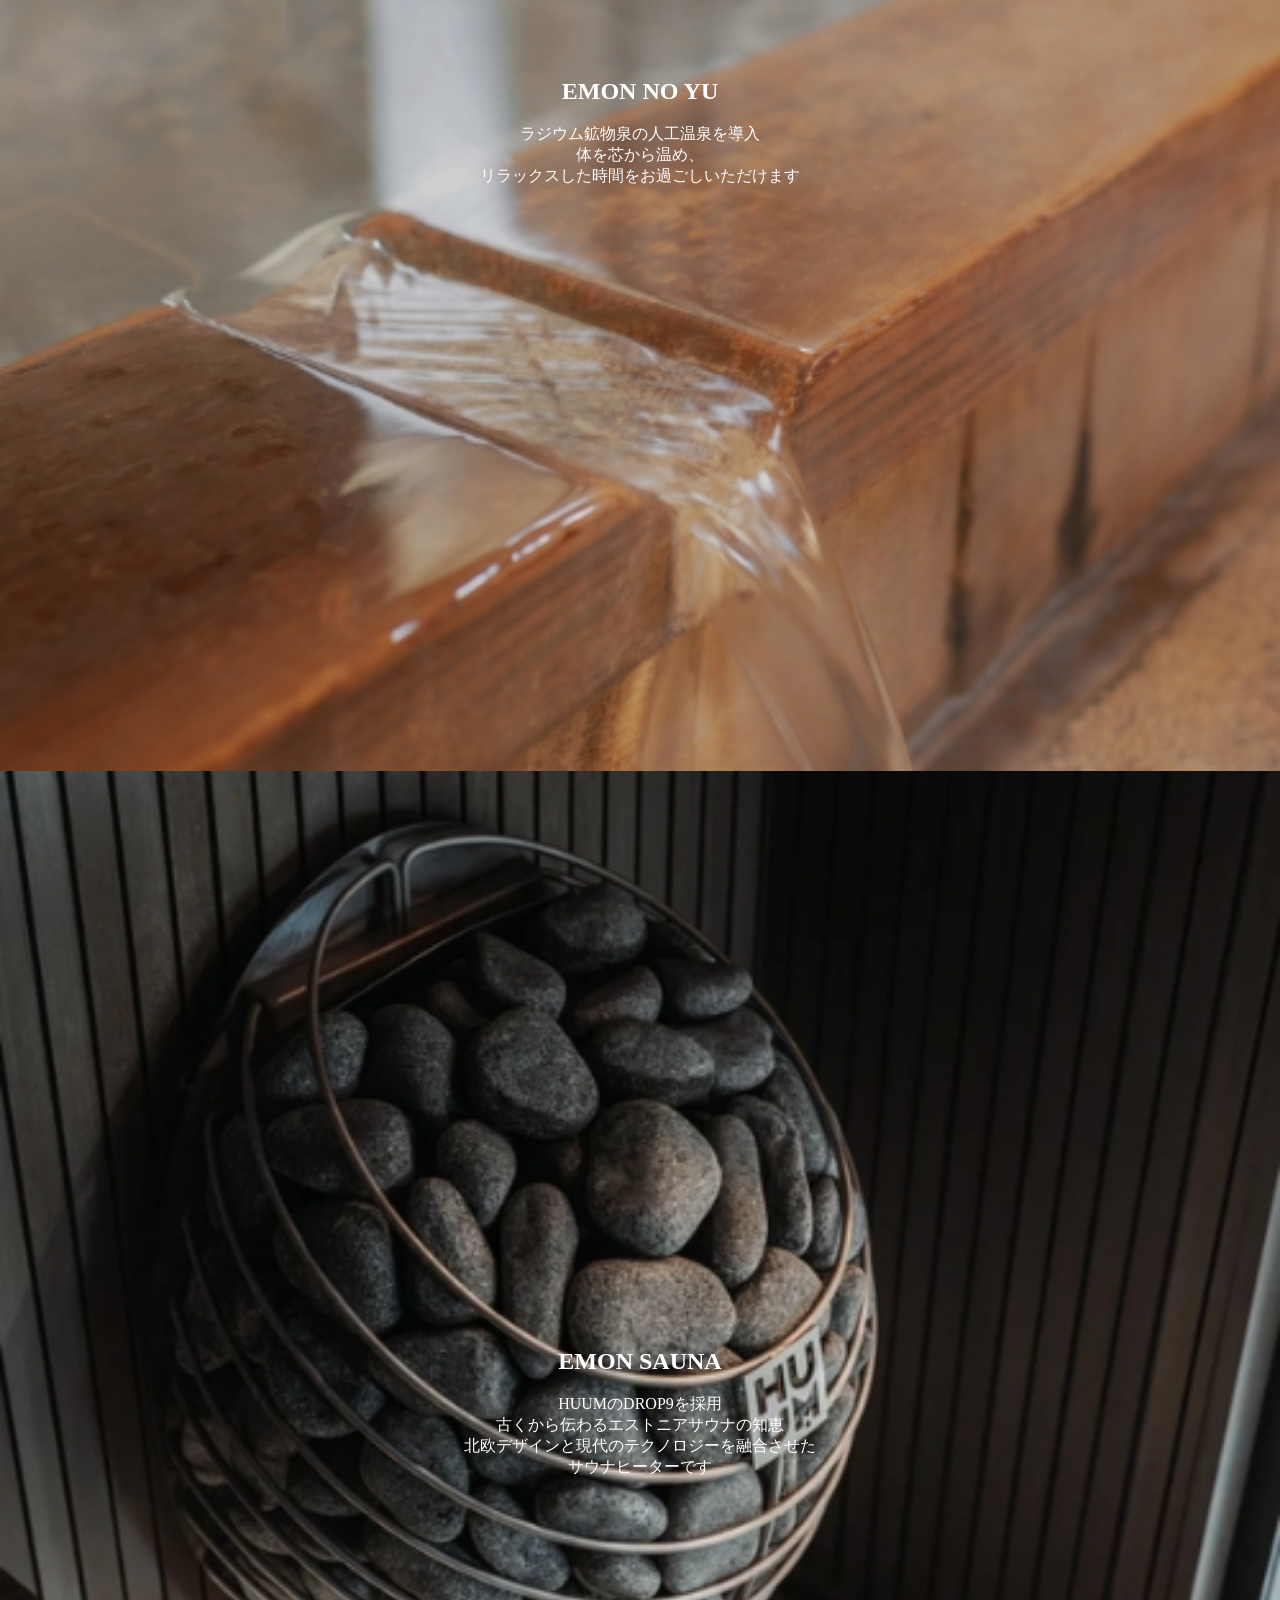
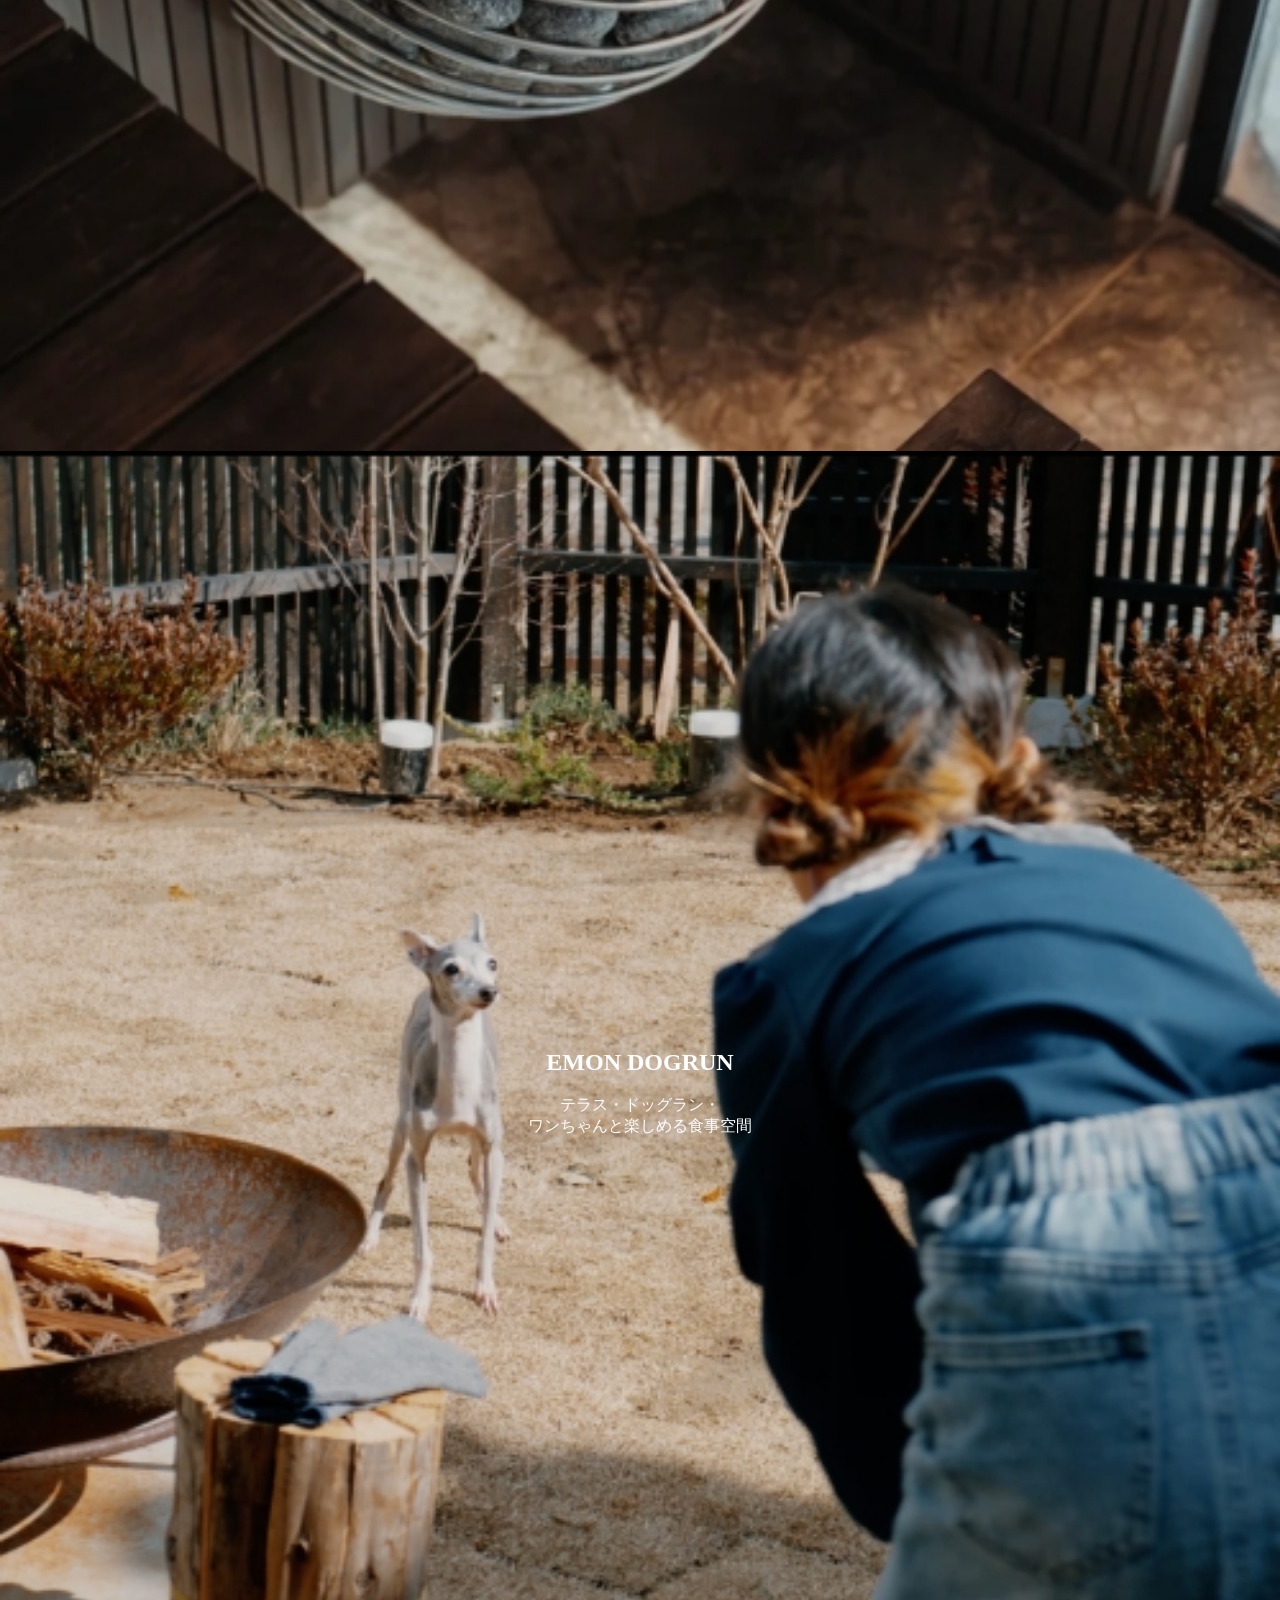
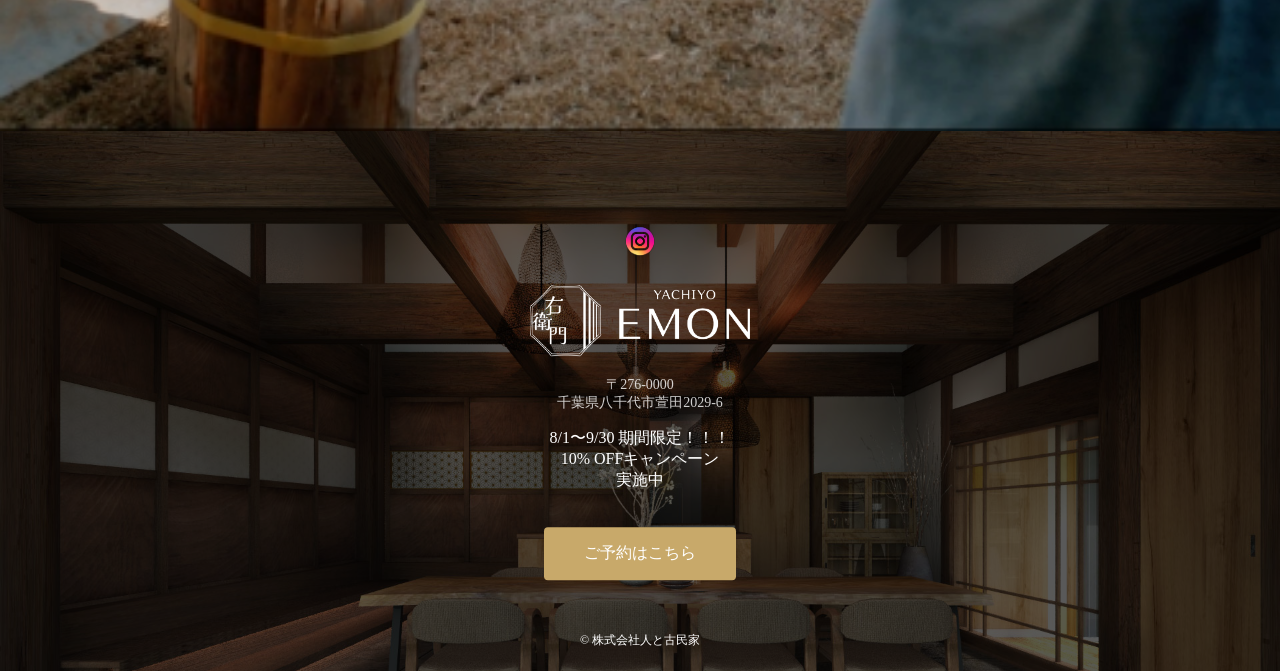
==== commit 918d9636: "Update index.html" ====
--- a/index.html
+++ b/index.html
@@ -182,7 +182,7 @@
   <div class="footer-overlay">
 
     <!-- Instagram -->
-    <a href="https://instagram.com" target="_blank" class="insta">
+    <a href="https://www.instagram.com/hito.to.kominka/" target="_blank" class="insta">
       <img src="insta.svg" alt="Instagram">
     </a>
 
--- a/style.css
+++ b/style.css
@@ -147,19 +147,38 @@
 
 .map-text{
   position:absolute;
-  top:15%;
+  top:12%;
+  left:5%; 
+
   writing-mode:vertical-rl;
-  font-size:33px;
-  color:#333;
+
+  font-size: clamp(20px, 2.5vw, 34px);
+  font-weight:500;
+  letter-spacing:0.1em;
+
+  color:#fff;
+
+  text-shadow:
+    0 0 10px rgba(0,0,0,0.6),
+    0 2px 8px rgba(0,0,0,0.8);
+
+  -webkit-text-stroke: 0.5px rgba(0,0,0,0.4);
+
   z-index:2;
+}
+
+.map-text{
+  background:rgba(0,0,0,0.2);
+  padding:20px 10px;
+  backdrop-filter: blur(2px);
 }
 
 /* スマホ用 */
 @media screen and (max-width: 768px){
-  .map-text{
-    font-size:14px; /* 小さくする */
-    top:10%;        /* 少し上に調整（好みで） */
-  }
+.map-text{
+  font-size:12px;
+  left:4%;
+}
 }
 
 .map-point{
@@ -310,23 +329,20 @@
 
 @media(max-width:768px){
 
-  /* 全セクション共通で左上に揃える */
   .room .text{
     position:absolute;
     top:10%;
     left:5%;
-    transform:none; /* ←これ超重要（中央寄せ解除） */
+    transform:none;
     text-align:left;
     width:80%;
   }
 
-  /* タイトル */
   .room h3{
     font-size:26px;
     letter-spacing:0.12em;
   }
 
-  /* サブテキスト */
   .room p{
     font-size:13px;
     margin-top:6px;
@@ -334,6 +350,20 @@
 
 }
 
+@media(max-width:768px){
+
+  .overlay{
+    width:90%;
+    margin:0 auto;
+  }
+
+  .overlay p{
+    line-height:1.9;
+    letter-spacing:0.05em;
+  }
+
+}
+
 .room h3{
   color:#fff;
 
@@ -351,16 +381,55 @@
     font-size:14px;
   }
 
-
+/* ===== FEATURE ===== */
+.feature{
+  position:relative;
+}
+
+.feature img{
+  width:100%;
+}
+
+.overlay{
+  position:absolute;
+  top:50%;
+  left:50%;
+  transform:translate(-50%,-50%);
+  color:#fff;
+  text-align:center;
+}
+
+/* ===== PRICE ===== */
+.price{
+  background:#0b3d2e;
+  color:#fff;
+  text-align:center;
+  padding:100px 20px;
+}
+
+.price .big{
+  font-size:30px;
+  margin:20px 0;
+}
+
+/* ===== フッダー全体 ===== */
 .footer{
   position:relative;
-}
-
-.footer img{
+  max-width:1280px;
+  margin:0 auto;
+  overflow:hidden;
+}
+
+/* 背景画像 */
+.footer > img{
   width:100%;
-  filter:brightness(60%);
-}
-
+  height:60vh;
+  object-fit:cover;
+  filter:brightness(35%);
+  display:block;
+}
+
+/* 中央テキスト */
 .footer-overlay{
   position:absolute;
   top:50%;
@@ -368,54 +437,73 @@
   transform:translate(-50%,-50%);
   text-align:center;
   color:#fff;
-}
-
-.footer a{
-  display:block;
+  z-index:10;   /* ←これ追加！！！ */
+}
+
+/* ===== ロゴ（ここが原因） ===== */
+.footer-logo{
+  width:220px;   /* ←FVと近いサイズ */
+  margin:20px auto;
+  display:block;
+}
+
+/* ===== インスタ ===== */
+.footer-instagram img{
+  width:40px;   /* ←ちょうどいいサイズ */
+  height:auto;
+  margin:0 auto 10px;
+  display:block;
+}
+
+/* リンク文字（Instagram） */
+.footer-instagram{
+  color:#fff;              /* 白にする */
+  text-decoration:none;    /* 下線消す */
+  display:block;
+  margin-top:10px;
+  font-size:14px;
+  opacity:0.8;             /* 少し上品に */
+}
+
+/* ===== テキスト ===== */
+.footer h2{
+  font-size:32px;
   margin:10px 0;
-  color:#fff;
-}
-
-/* ===== FEATURE ===== */
-.feature{
-  position:relative;
-}
-
-.feature img{
-  width:100%;
-}
-
-.overlay{
-  position:absolute;
-  top:50%;
-  left:50%;
-  transform:translate(-50%,-50%);
-  color:#fff;
-  text-align:center;
-}
-
-/* ===== PRICE ===== */
-.price{
-  background:#0b3d2e;
-  color:#fff;
-  text-align:center;
-  padding:100px 20px;
-}
-
-.price .big{
-  font-size:30px;
-  margin:20px 0;
-}
-
-/* ===== ボタン（復活） ===== */
-.btn{
-  display:inline-block;
-  margin-top:30px;
+}
+
+.footer .big{
+  font-size:18px;
+  line-height:1.8;
+}
+
+.address{
+  color:#fff;              /* 白にする */
+  text-decoration:none;    /* 下線消す */
+  display:block;
+  margin-top:10px;
+  font-size:14px;
+  opacity:0.8;             /* 少し上品に */
+}
+
+/* ===== ボタン ===== */
+.footer .btn{
+  display:inline-block;   /* ← blockじゃなくこれ */
   padding:16px 40px;
   background:#c8a96a;
   color:#fff;
   text-decoration:none;
-  letter-spacing:0.1em;
+  margin-top:20px;
+  border-radius:4px;
+}
+
+/* ===== コピーライト ===== */
+.copy{
+  position:absolute;
+  bottom:10px;
+  left:50%;
+  transform:translateX(-50%);
+  font-size:12px;
+  color:#fff;
 }
 
 /* ===== スマホ ===== */
@@ -441,12 +529,87 @@
     flex-direction:column;
   }
 
-  .room img,
-  .room .text{
-  }
 
   .room .text{
     padding:24px 16px;
   }
 
 }
+
+/* デフォルト（PC） */
+.sp{
+  display:none;
+}
+
+/* スマホ */
+@media(max-width:768px){
+  .pc{
+    display:none;
+  }
+  .sp{
+    display:block;
+  }
+}
+
+@media(max-width:768px){
+
+  .price h2{
+    font-size:28px; /* ←期間 */
+    line-height:1.4;
+  }
+
+  .price h3{
+    font-size:22px; /* ←限定 */
+  }
+
+  .price p{
+    font-size:16px;
+  }
+
+}
+
+@media(max-width:768px){
+
+
+
+  .price h2{
+    font-size:28px;
+  }
+
+  .price h3{
+    font-size:22px;
+  }
+
+  .price p{
+    font-size:16px;
+  }
+
+.footer .price{
+  background:none;
+}
+
+}
+
+/* Instagram */
+.insta{
+  display:block;
+  text-align:center;
+  margin-bottom:20px;
+}
+
+.insta img{
+  width:40px;
+  display:inline-block;
+}
+
+/* スマホ */
+@media(max-width:768px){
+
+  .footer-text{
+    font-size:16px;
+  }
+
+  .footer-logo{
+    width:120px;
+  }
+}
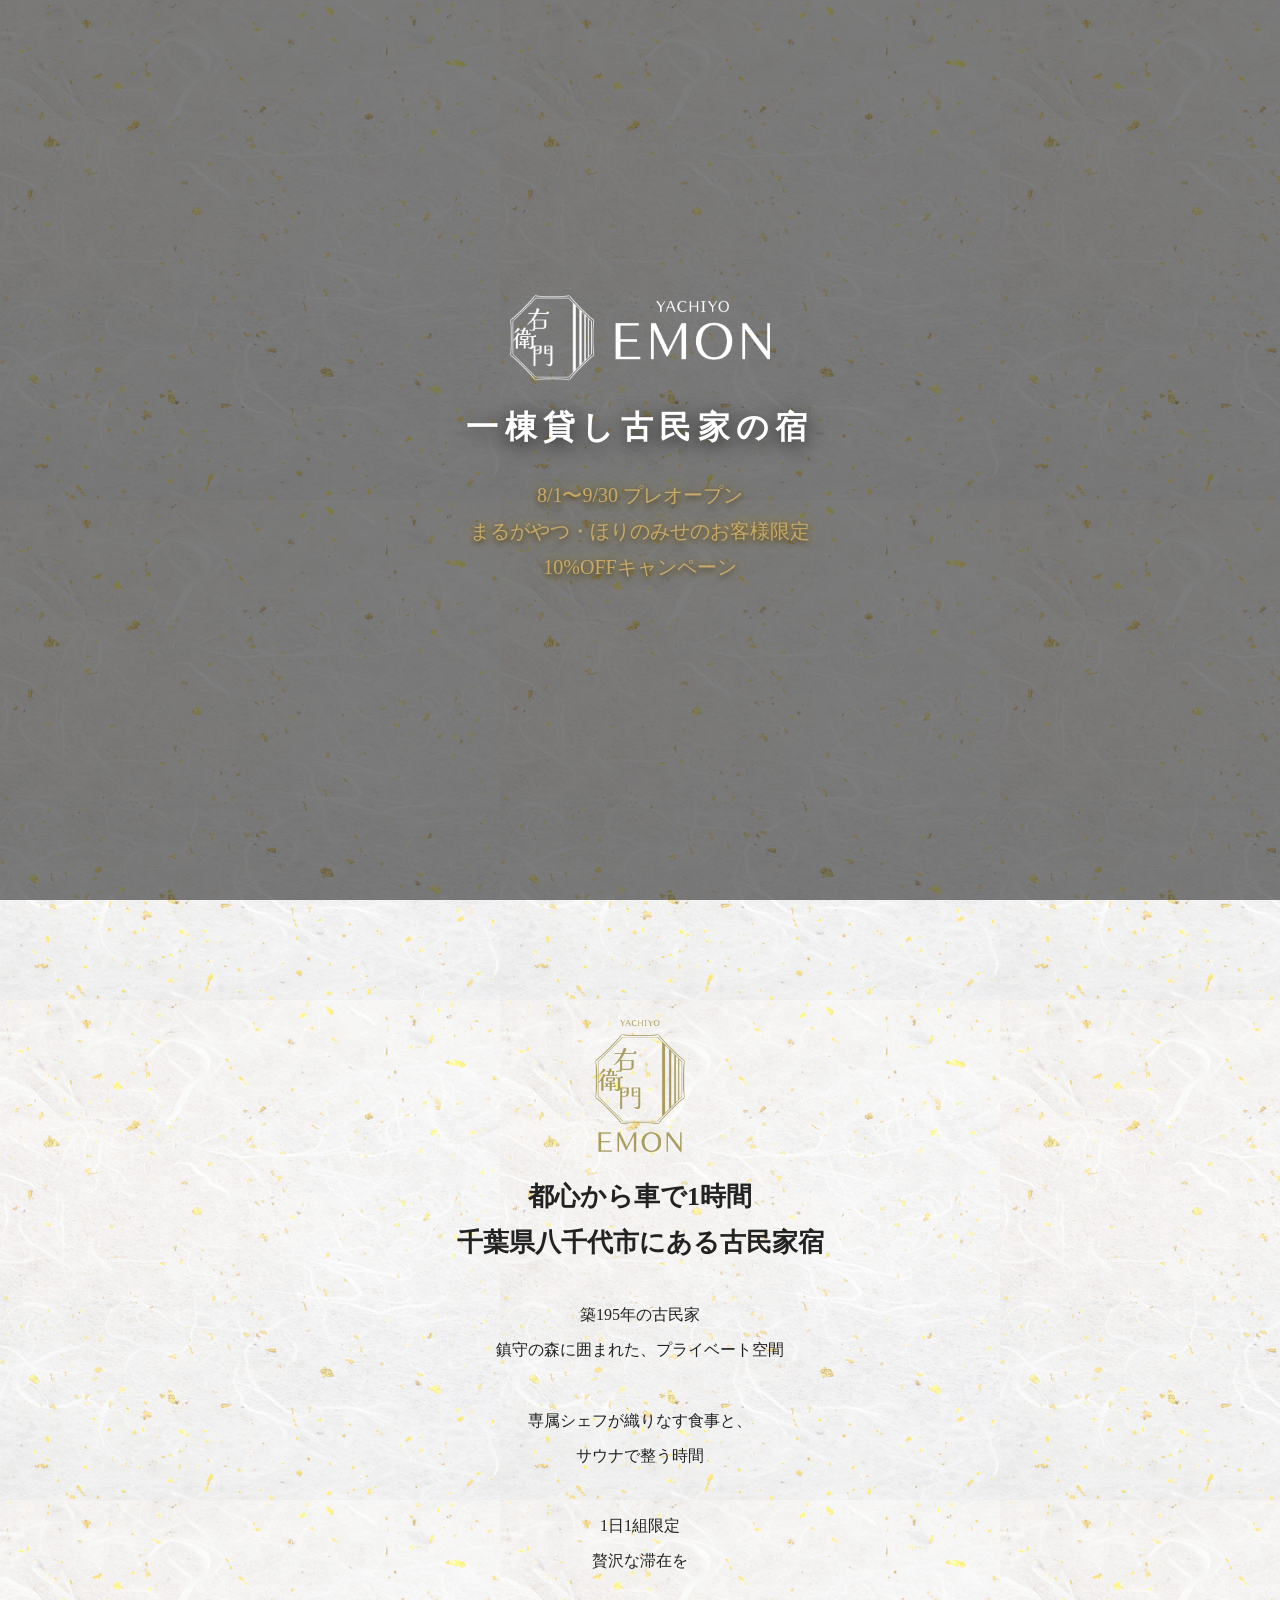
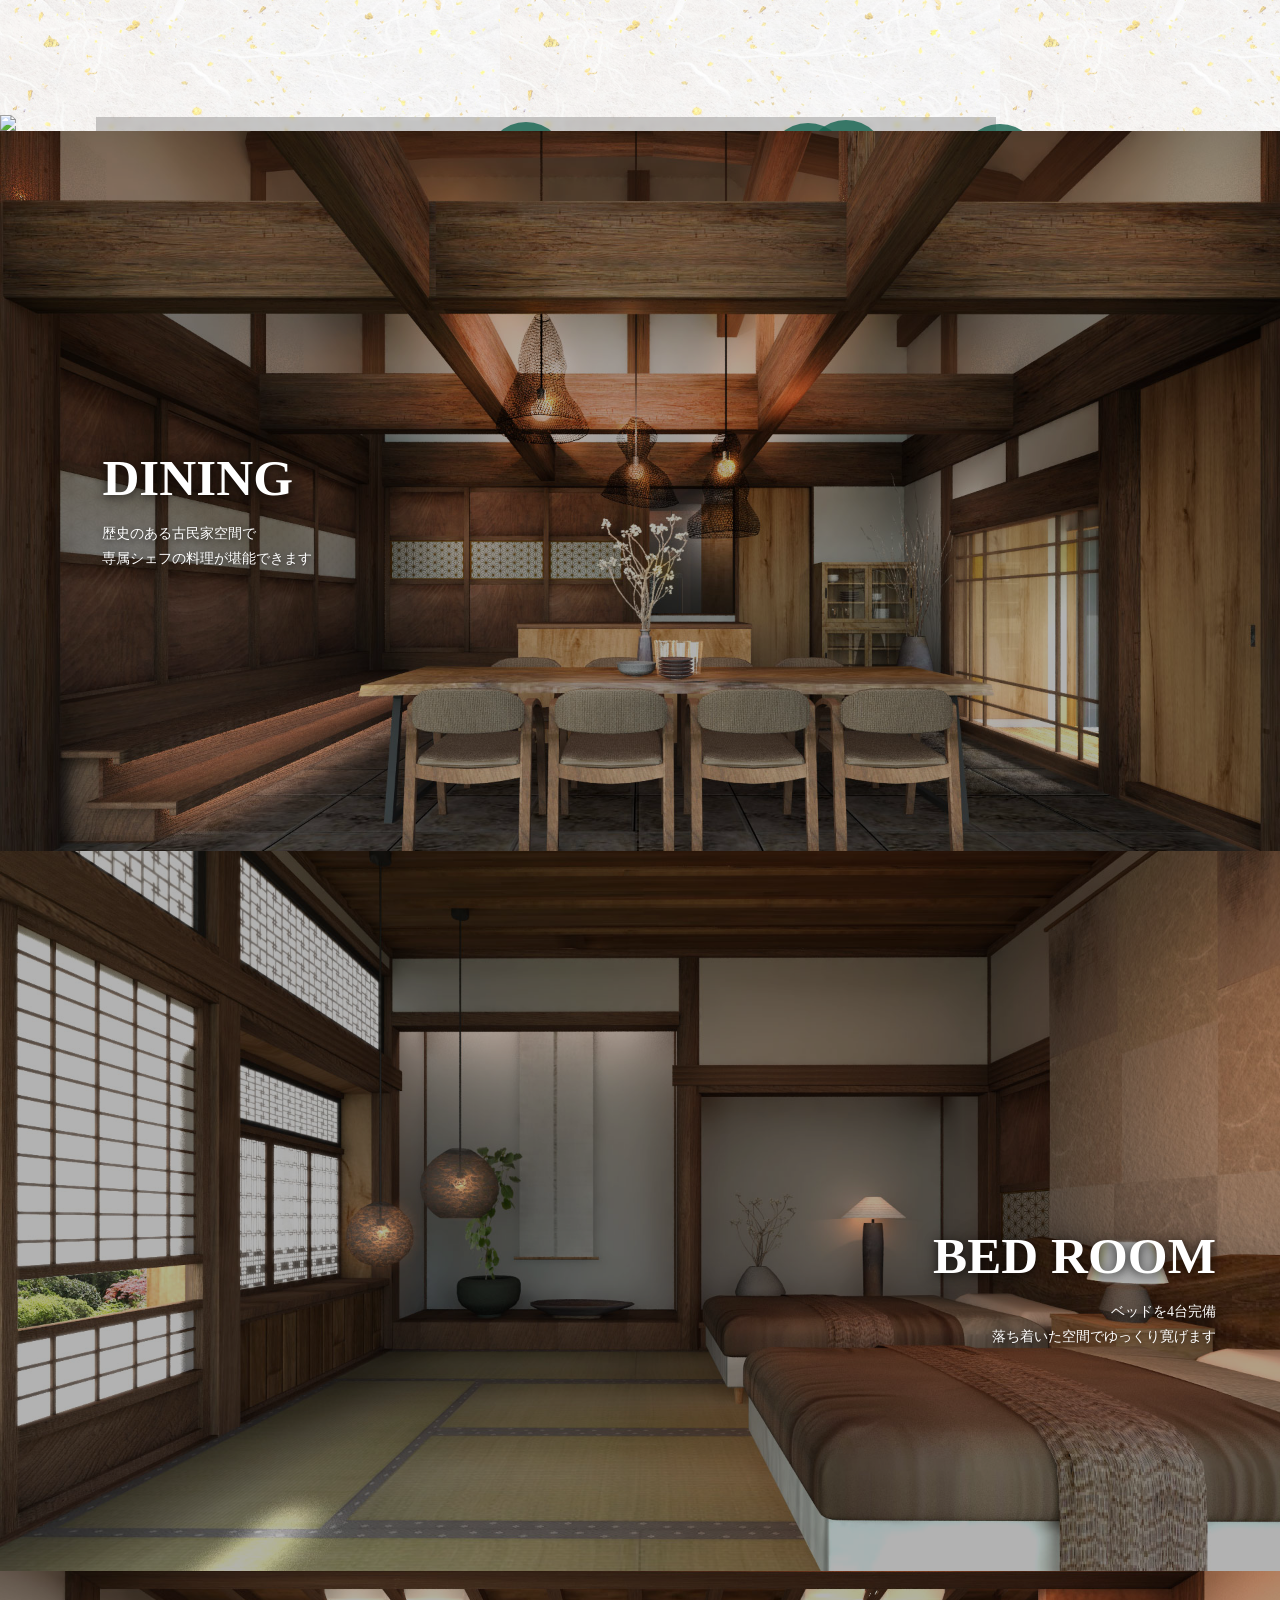
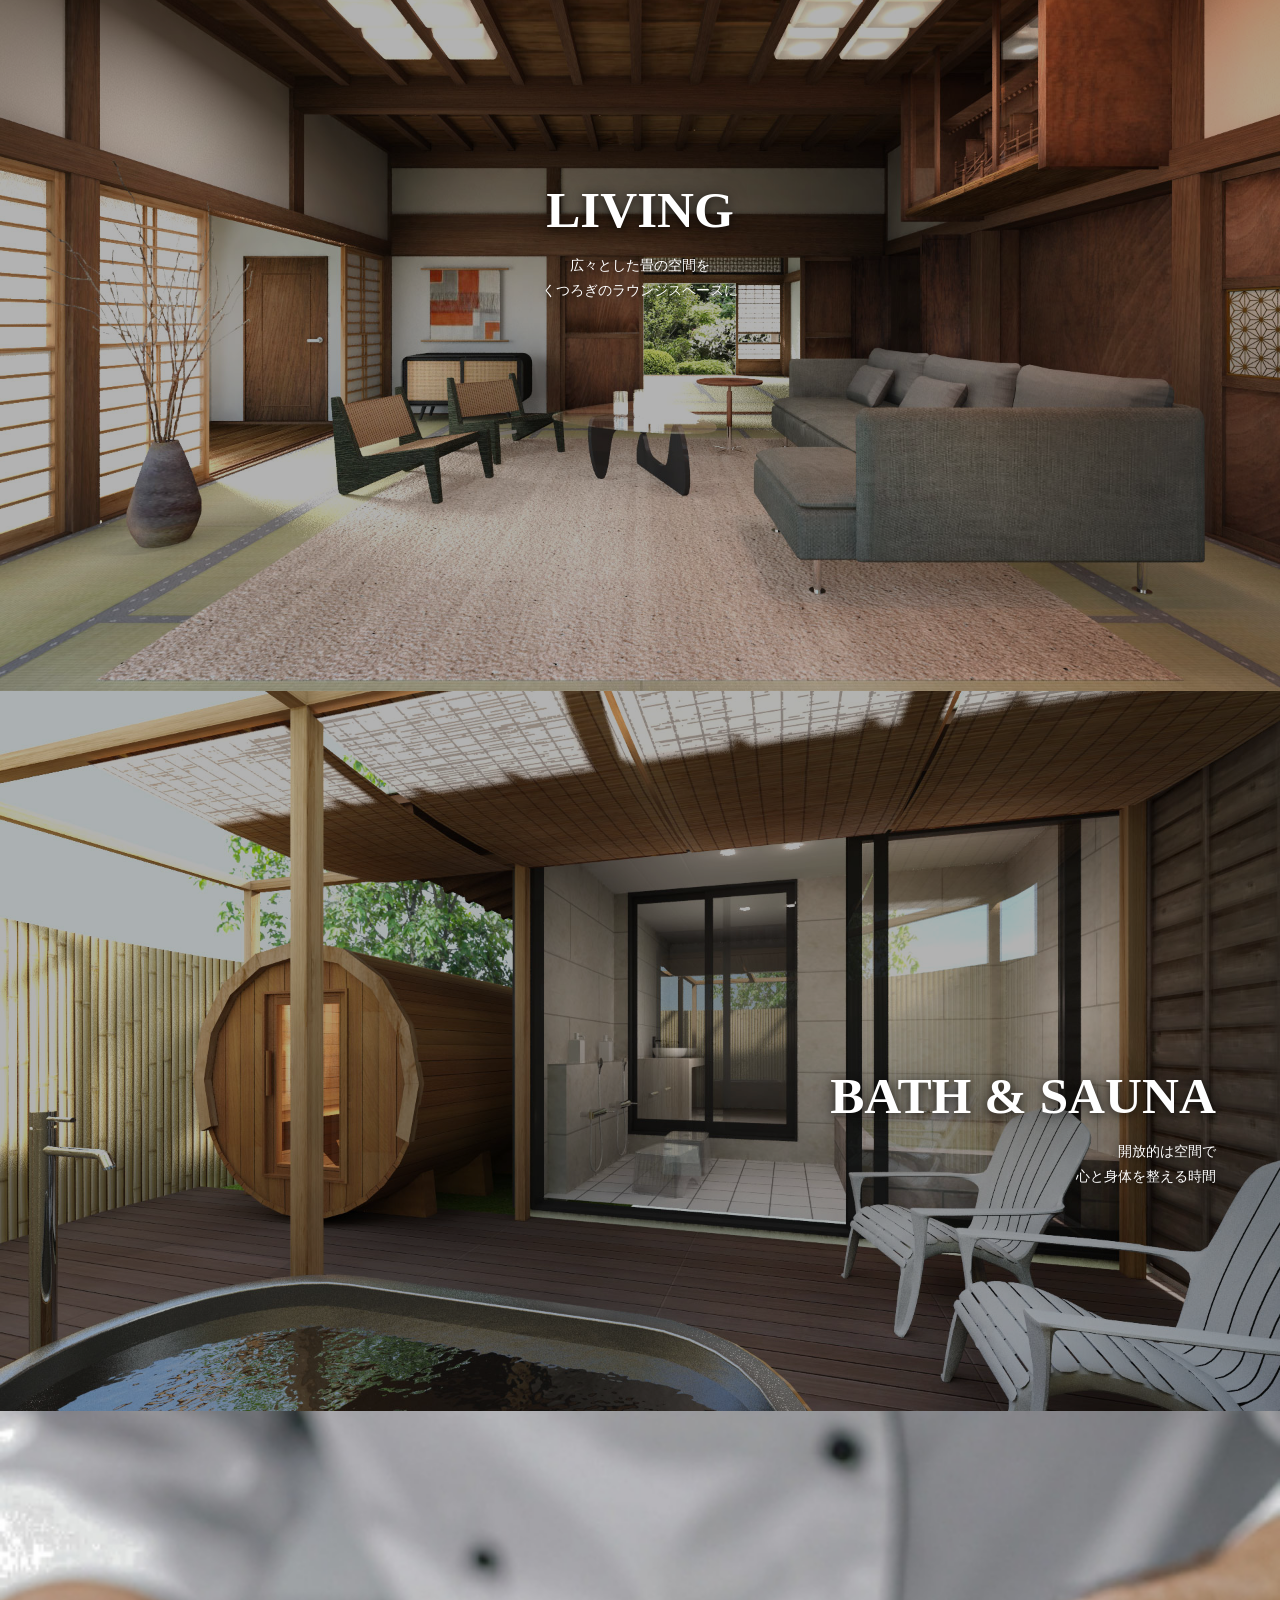
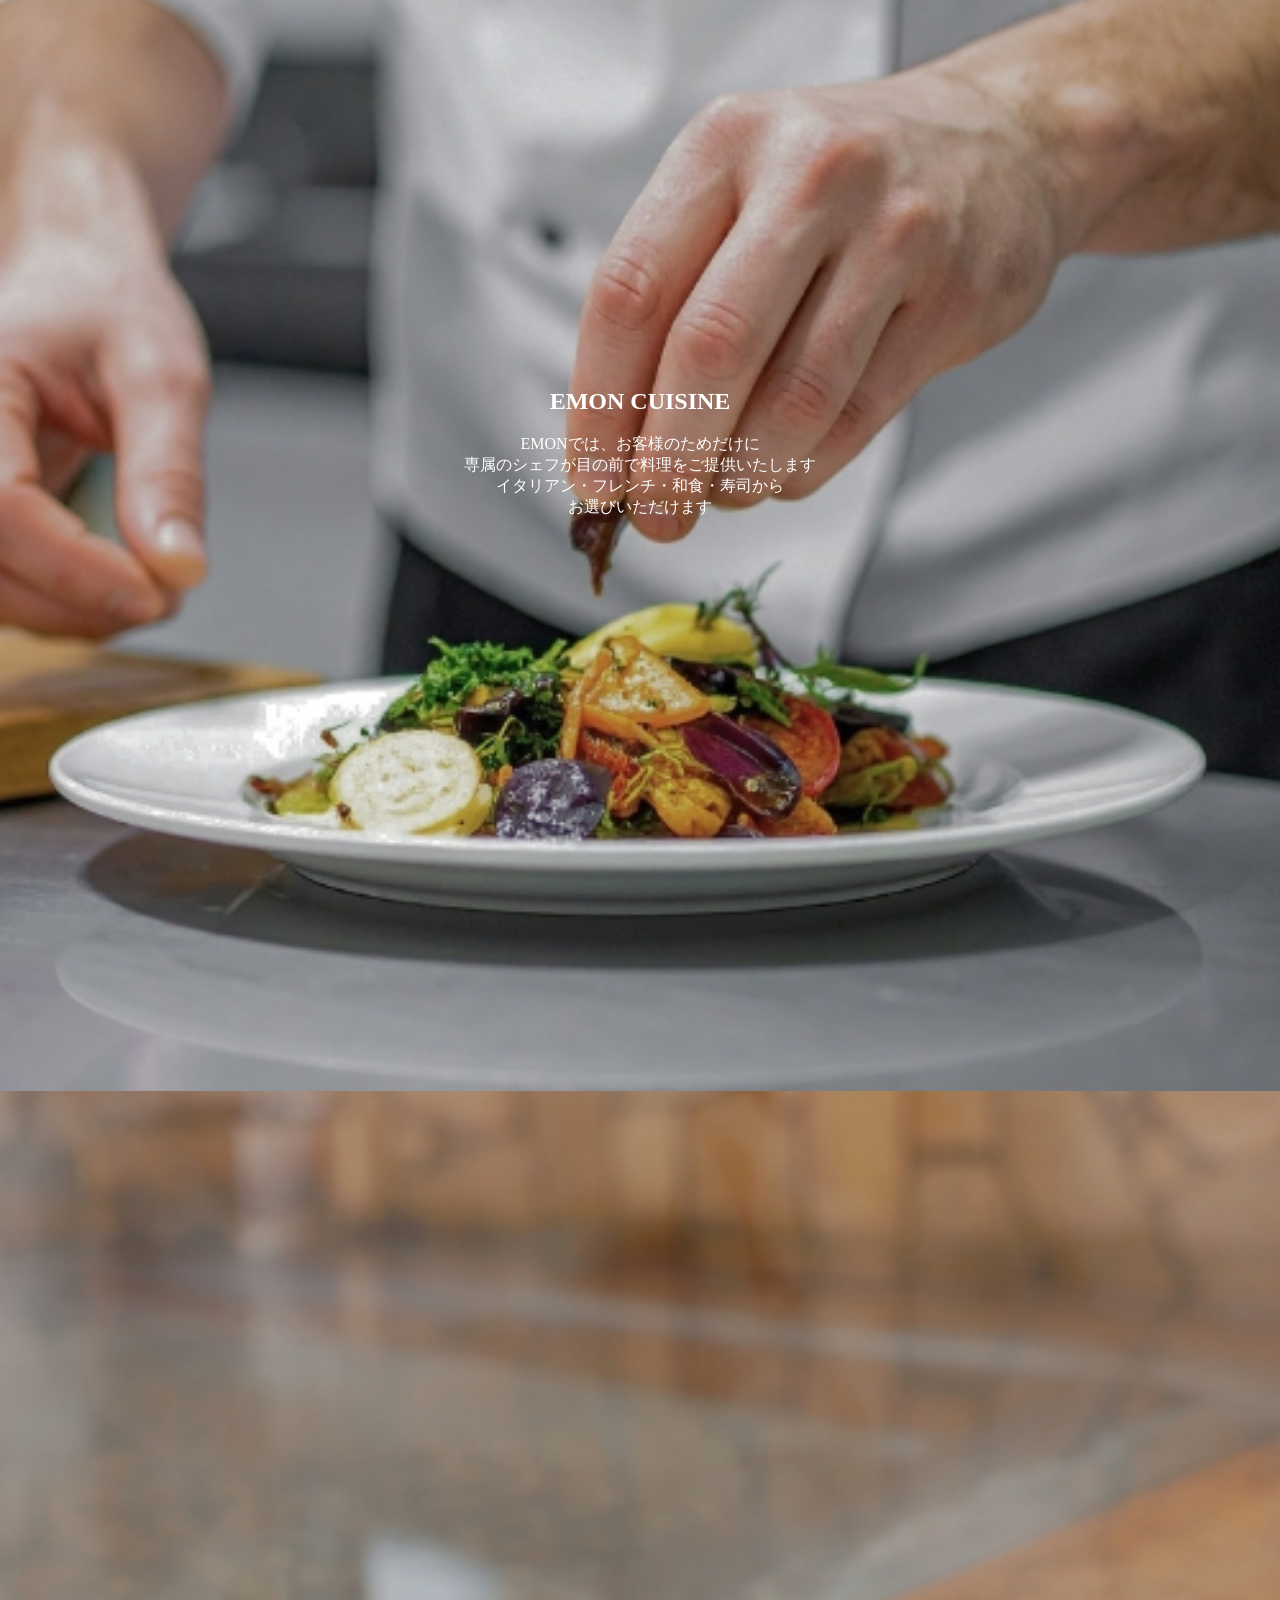
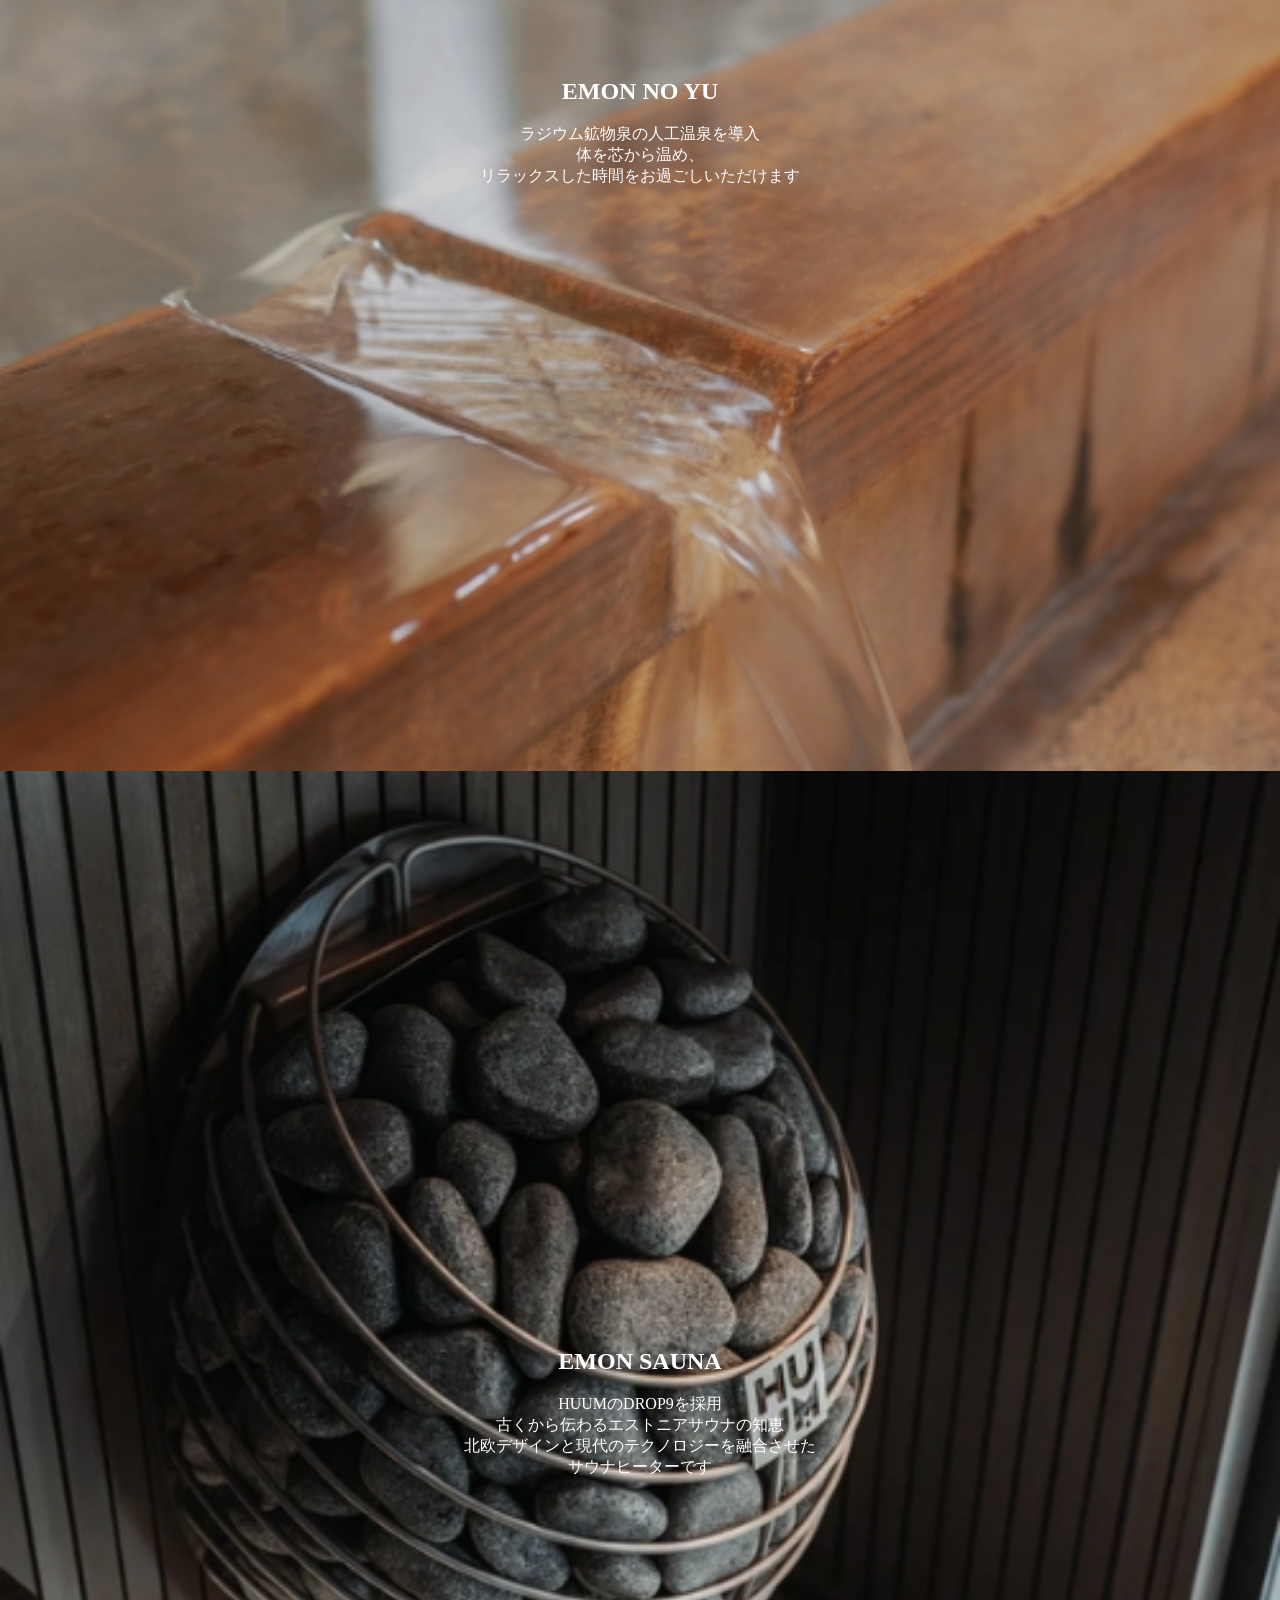
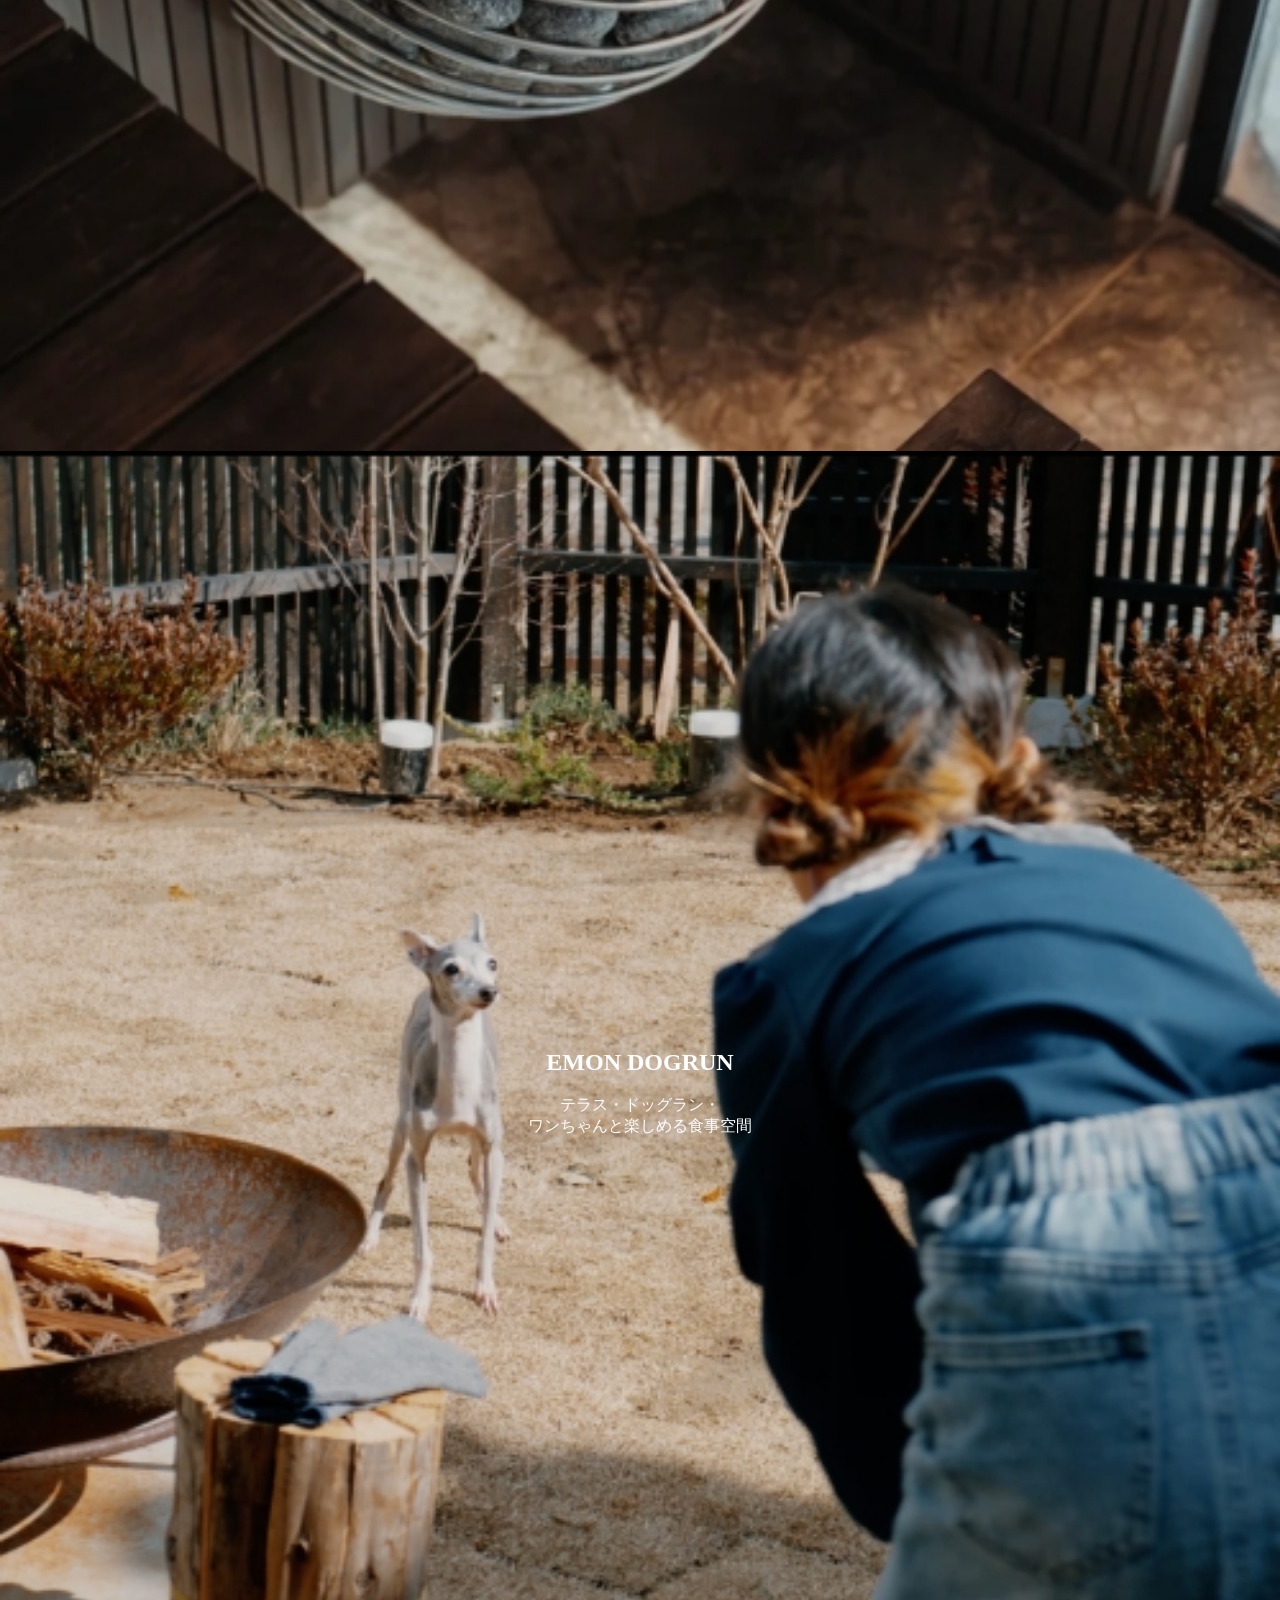
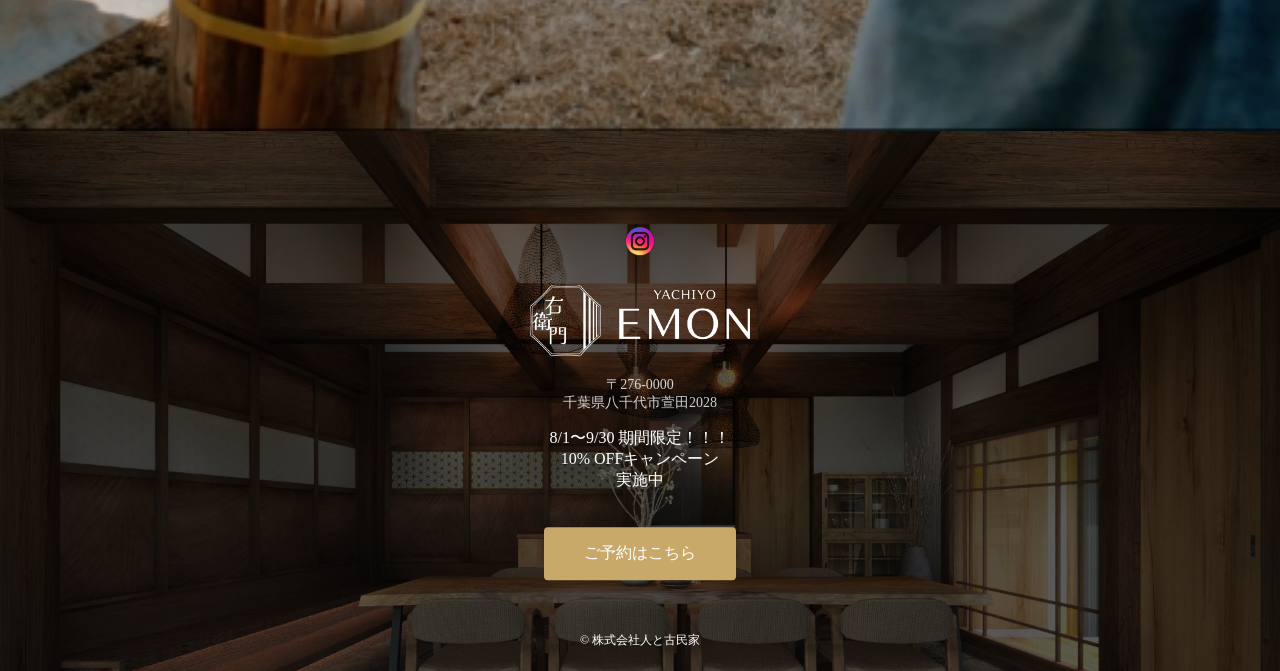
==== commit f6aff9f9: "Update index.html" ====
--- a/index.html
+++ b/index.html
@@ -191,7 +191,7 @@
 
     <!-- 住所 -->
     <a href="https://maps.google.com/?q=千葉県八千代市萱田2029-6" target="_blank" class="address">
-      〒276-0000<br>千葉県八千代市萱田2029-6
+      〒276-0000<br>千葉県八千代市萱田2028
     </a>
 
         <!-- テキスト -->
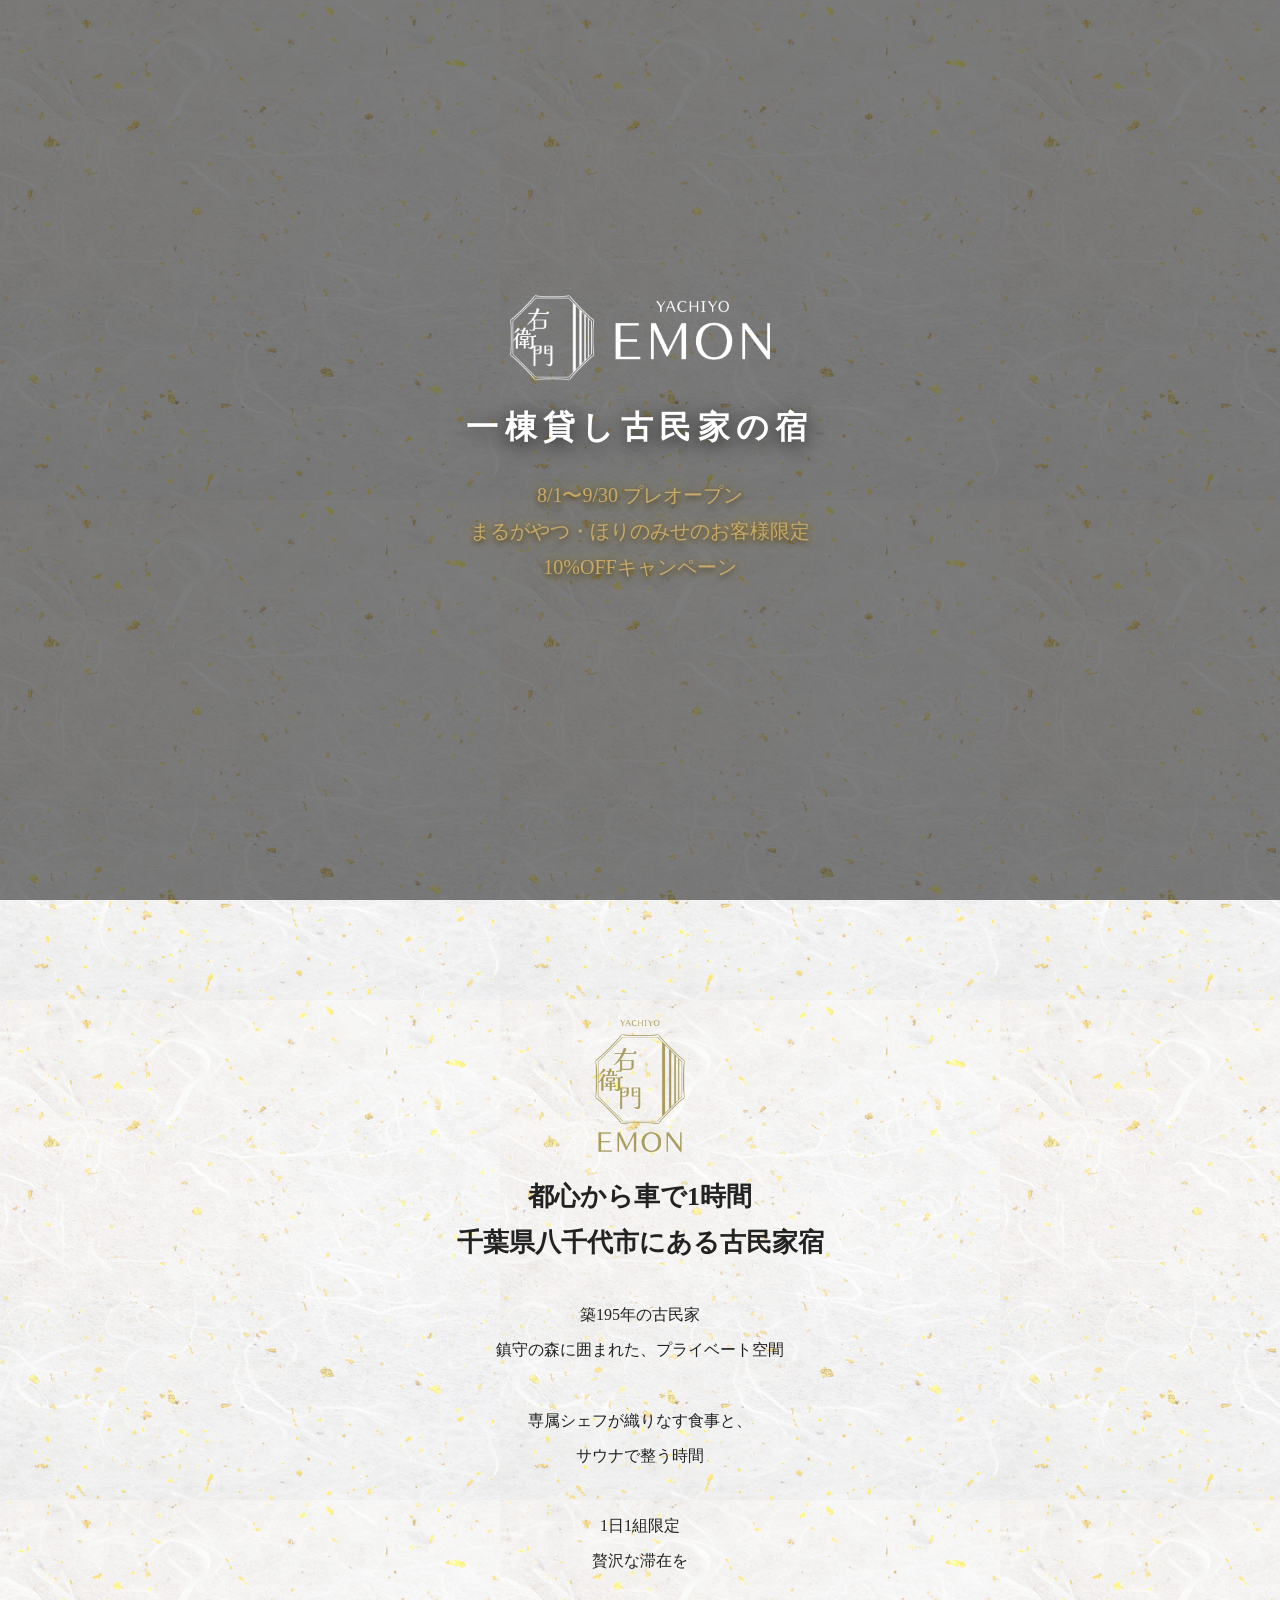
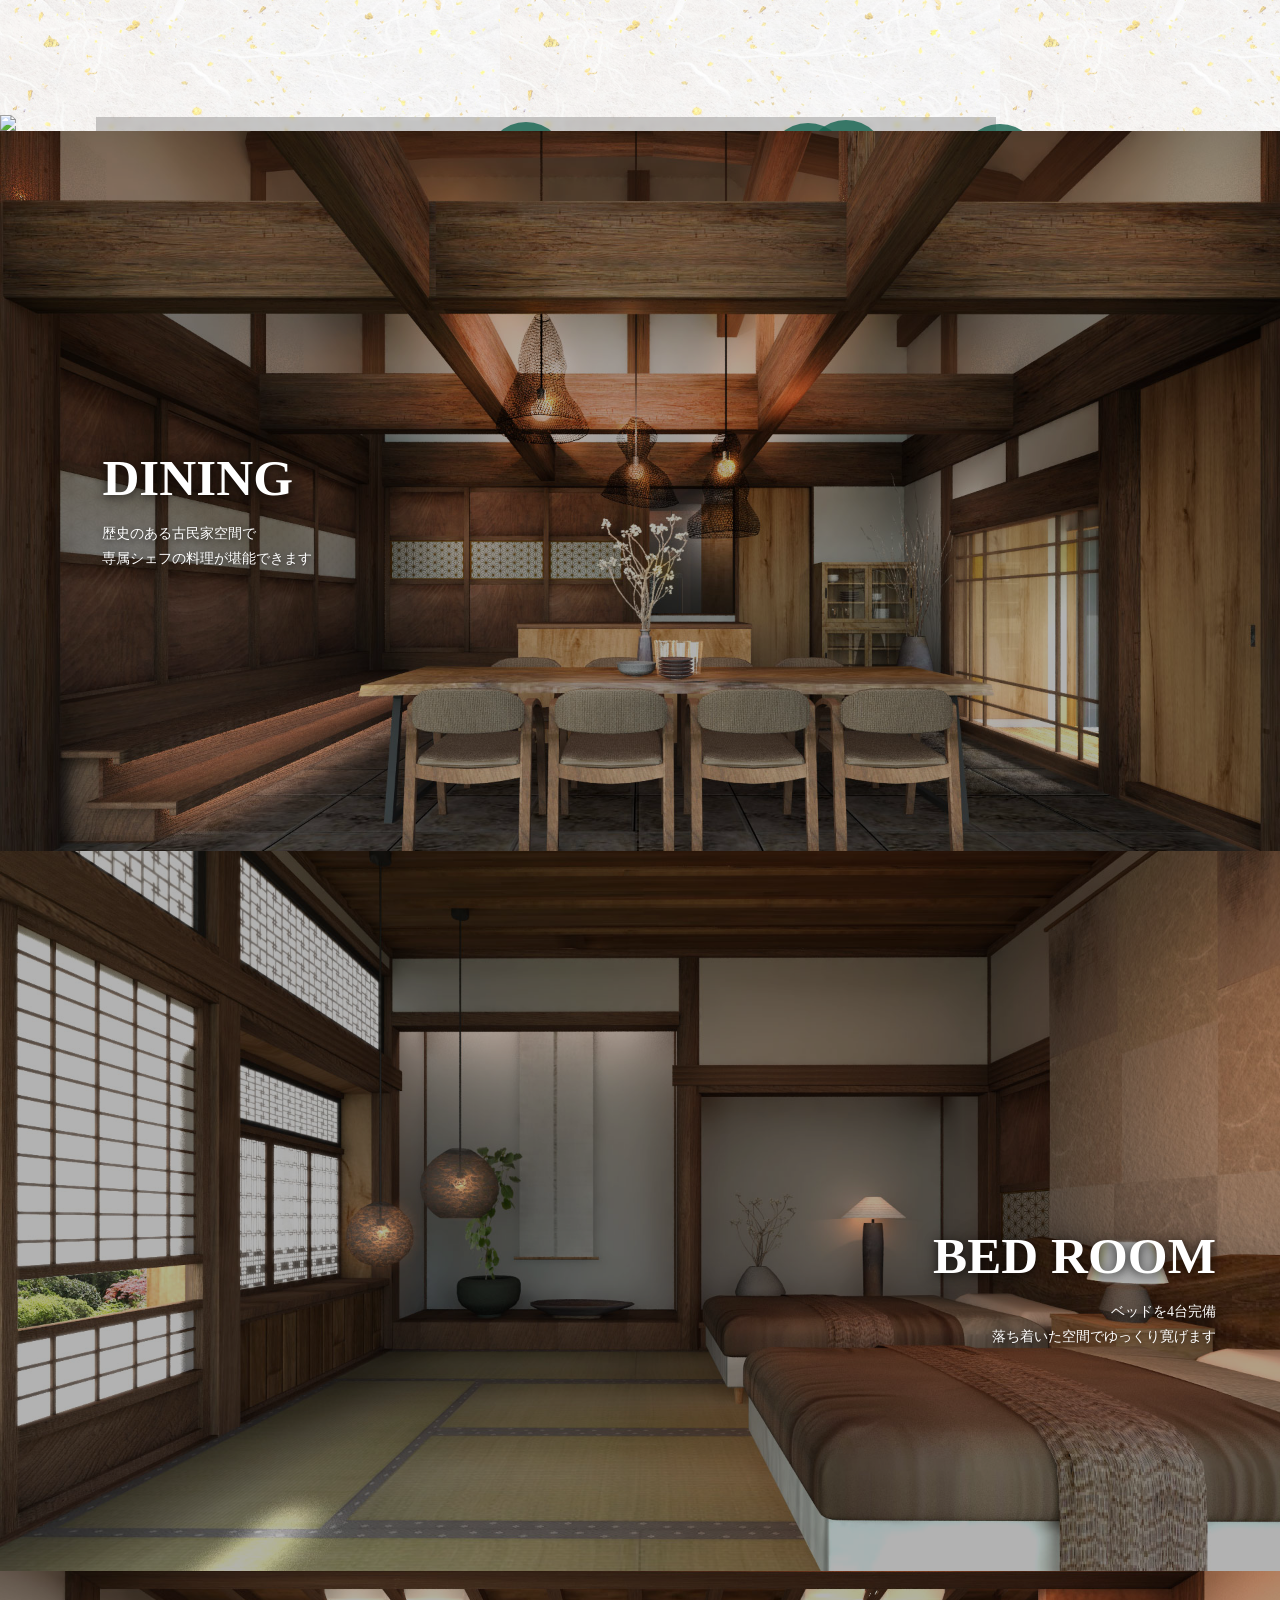
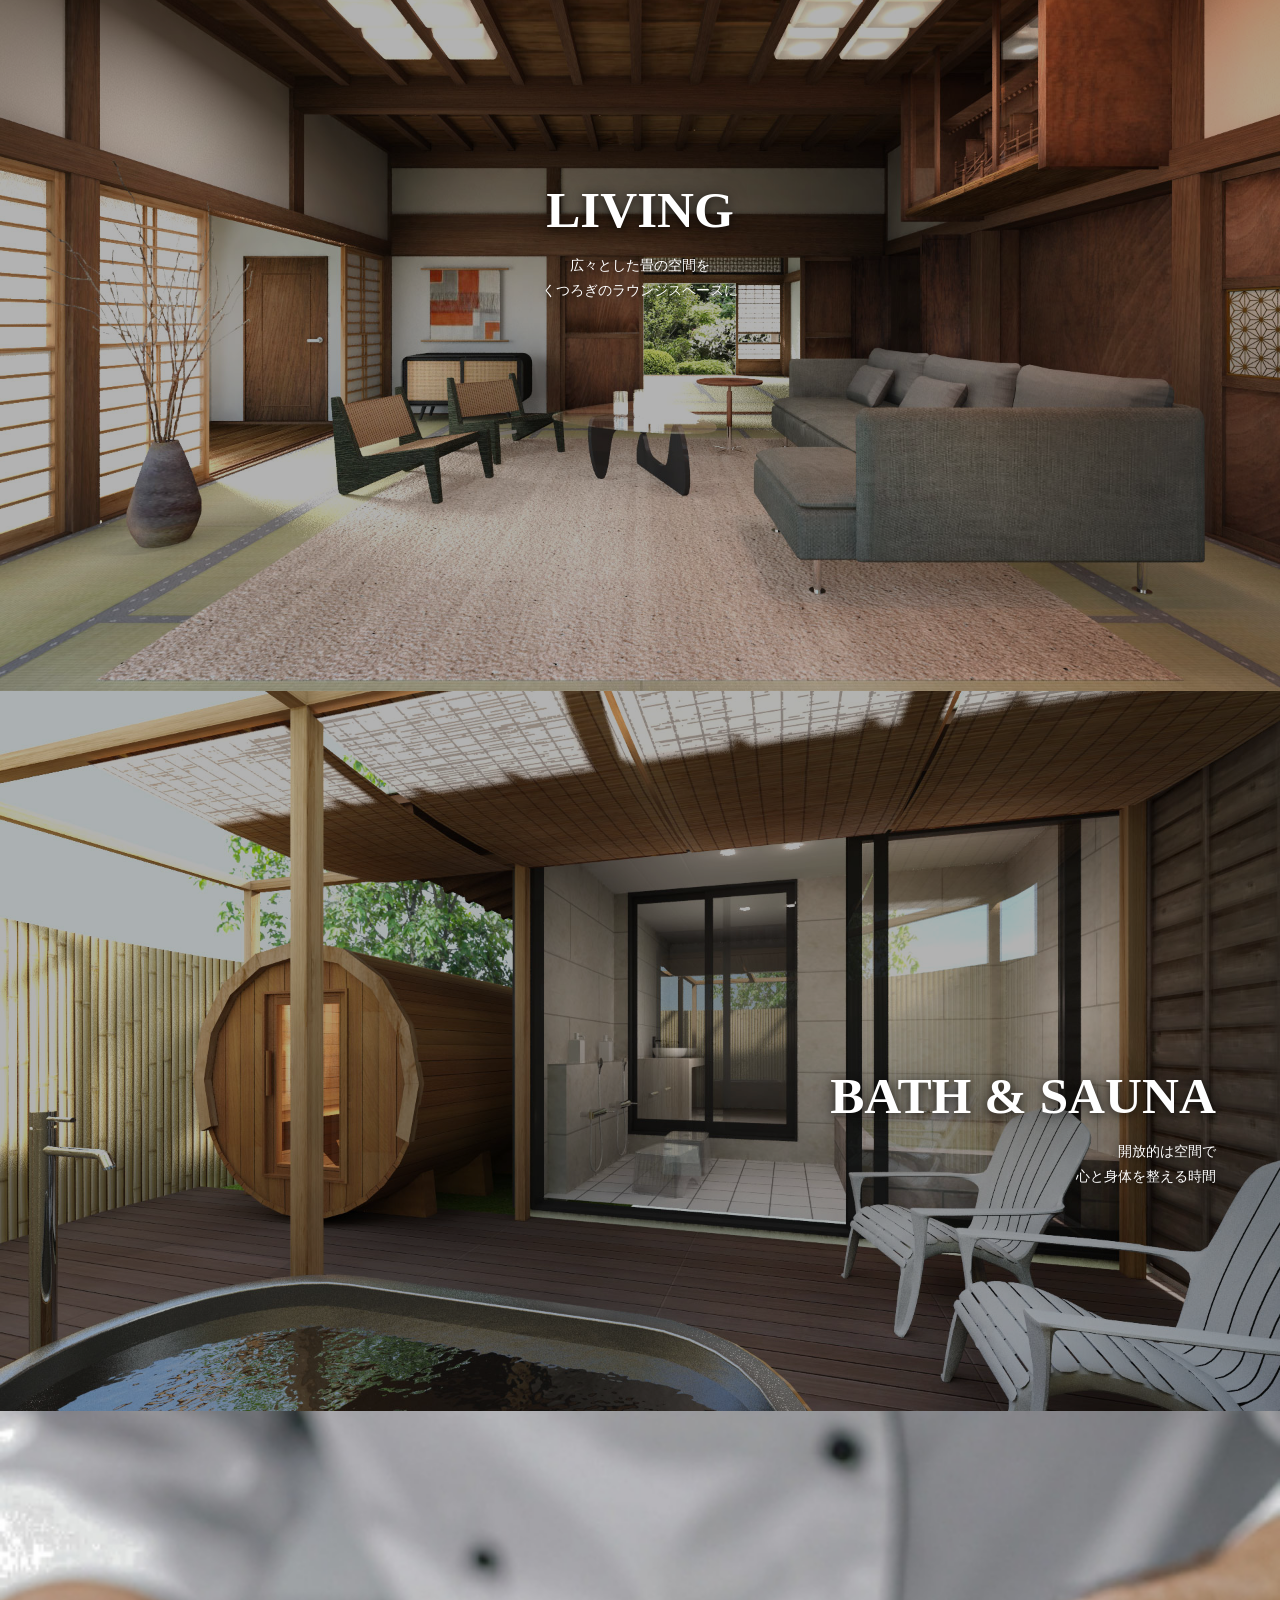
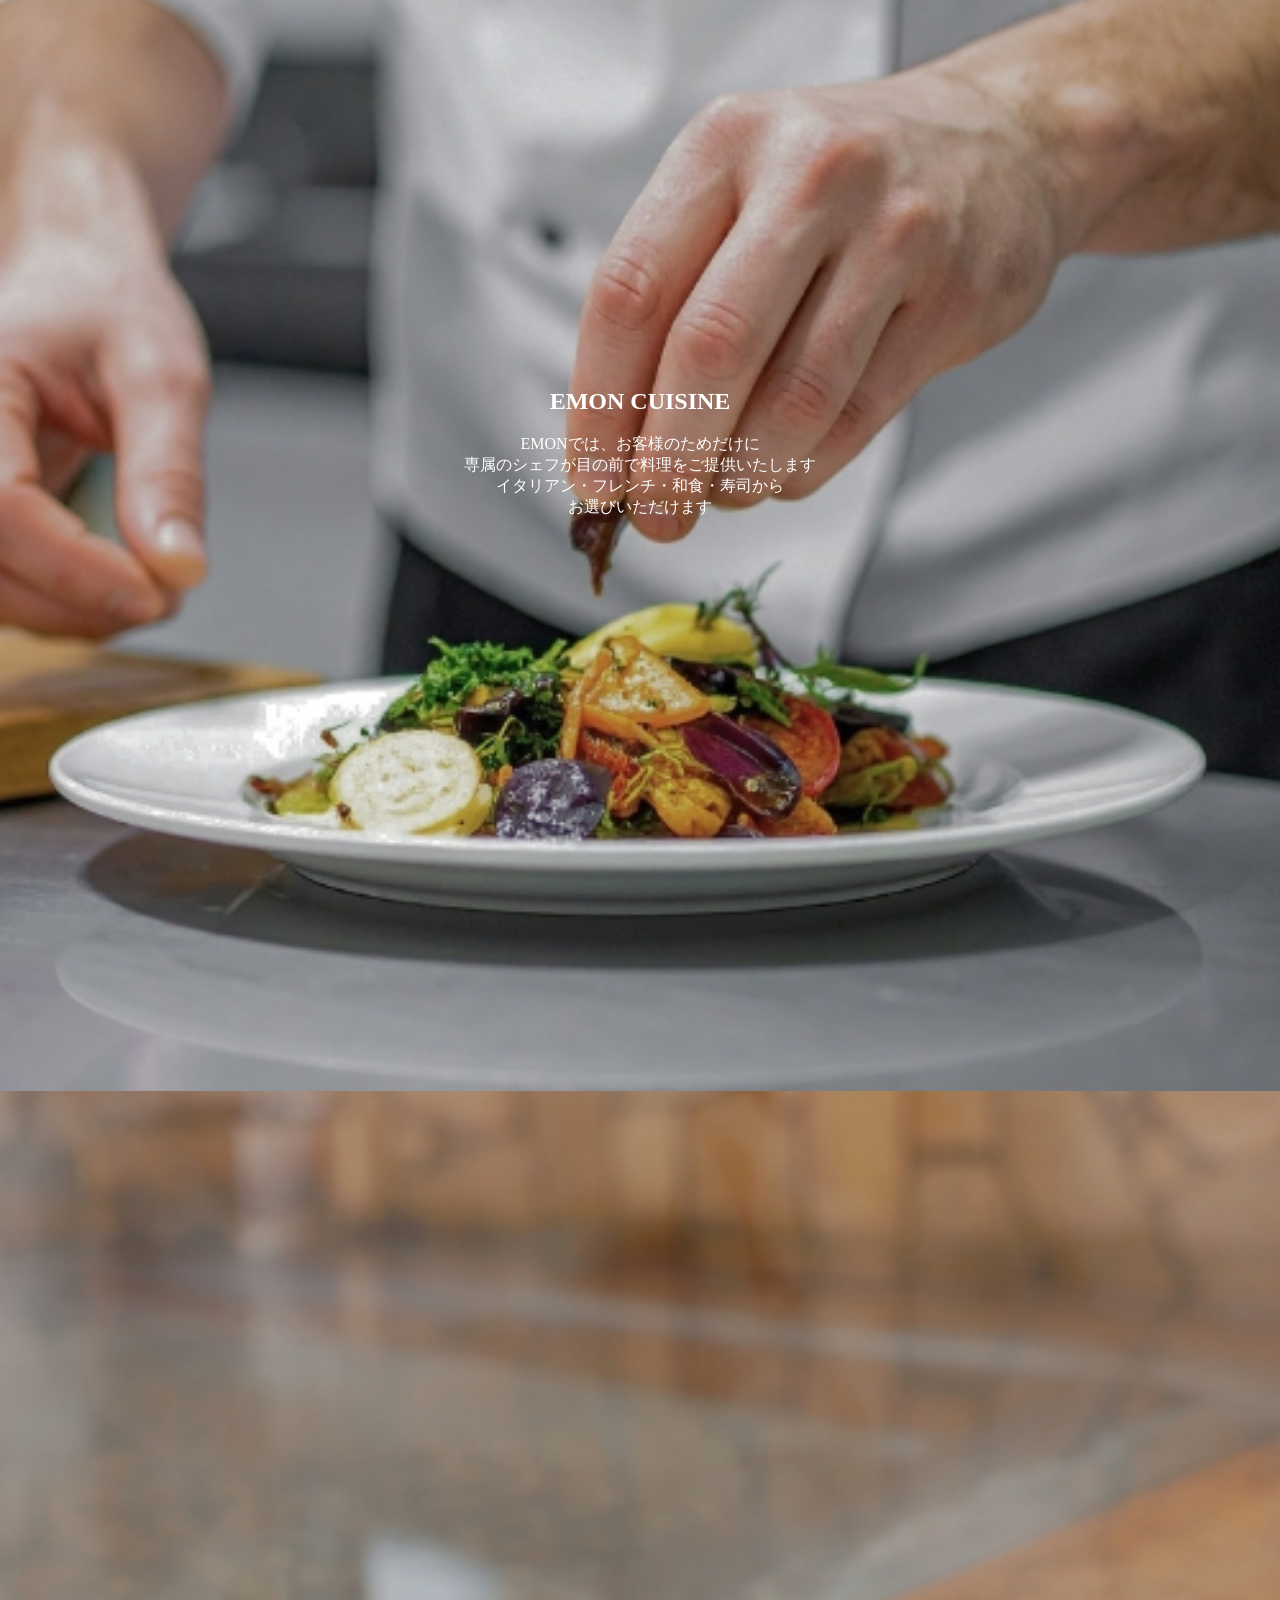
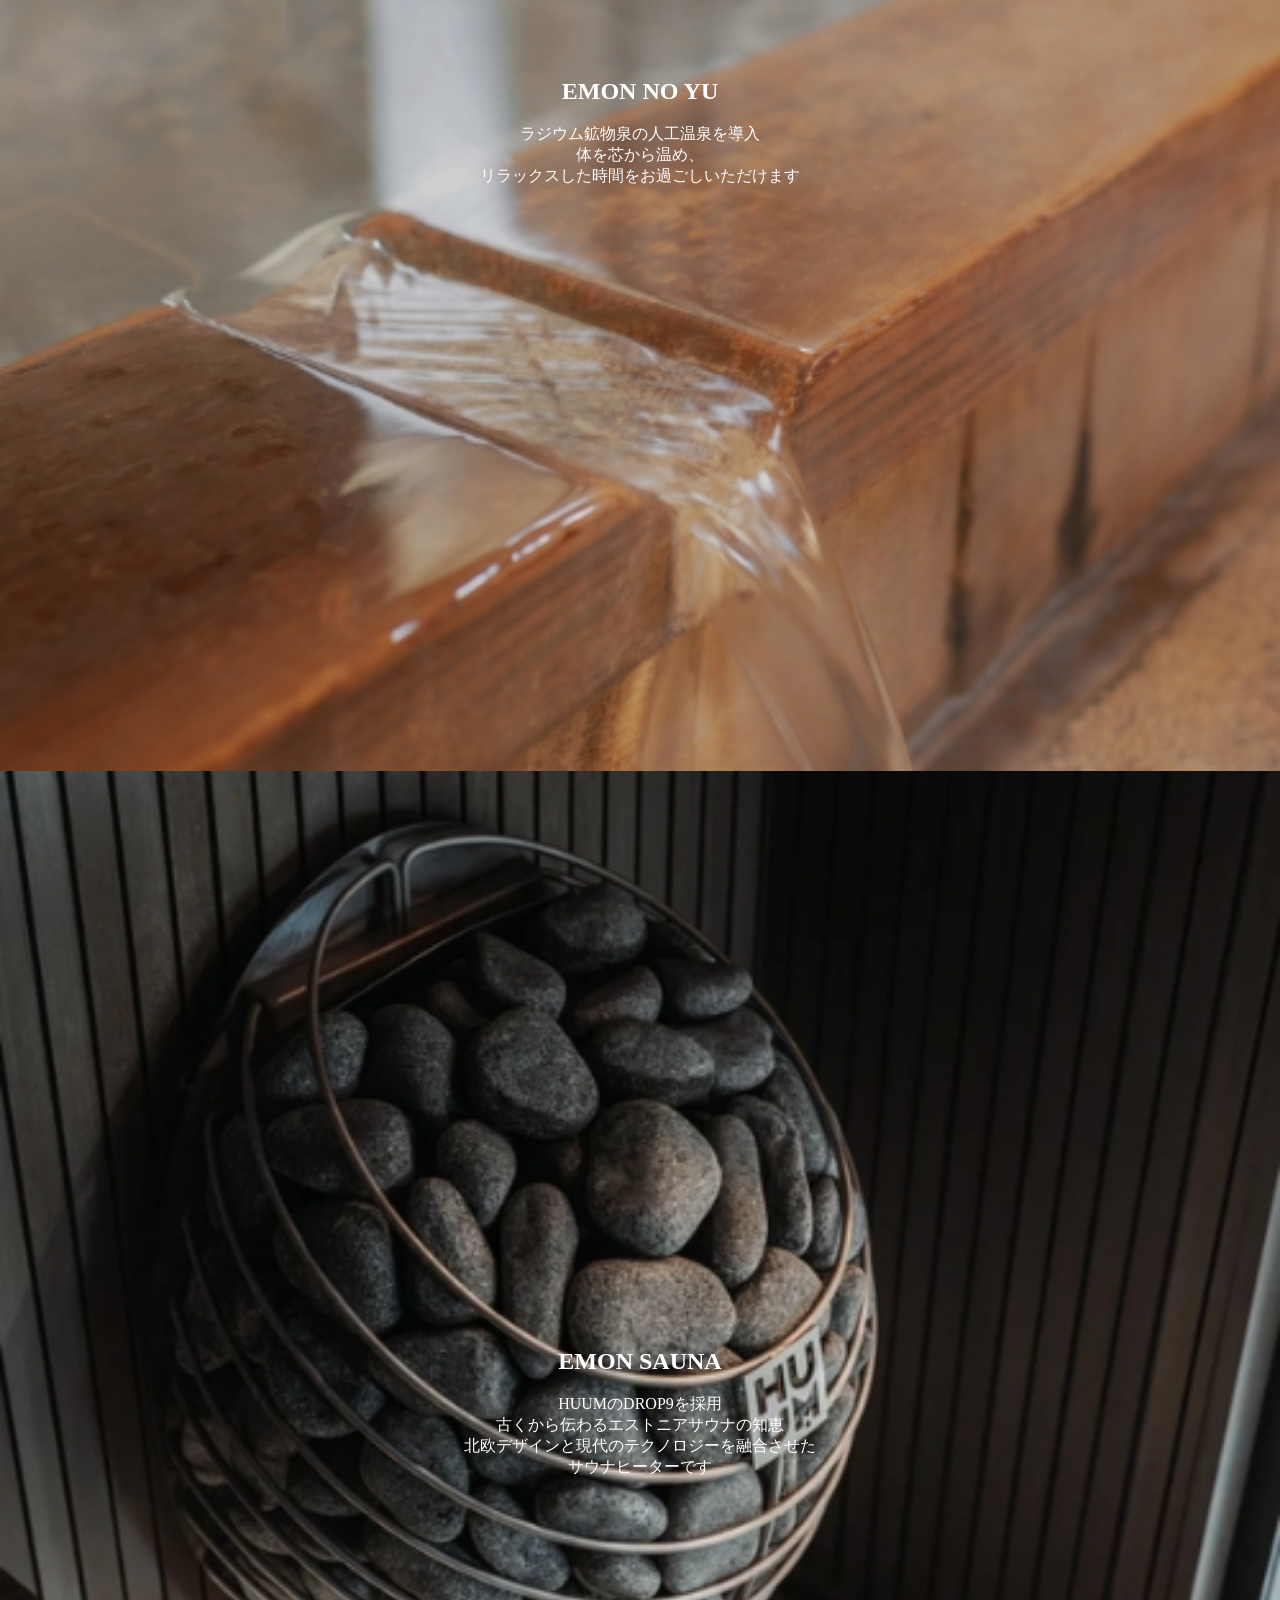
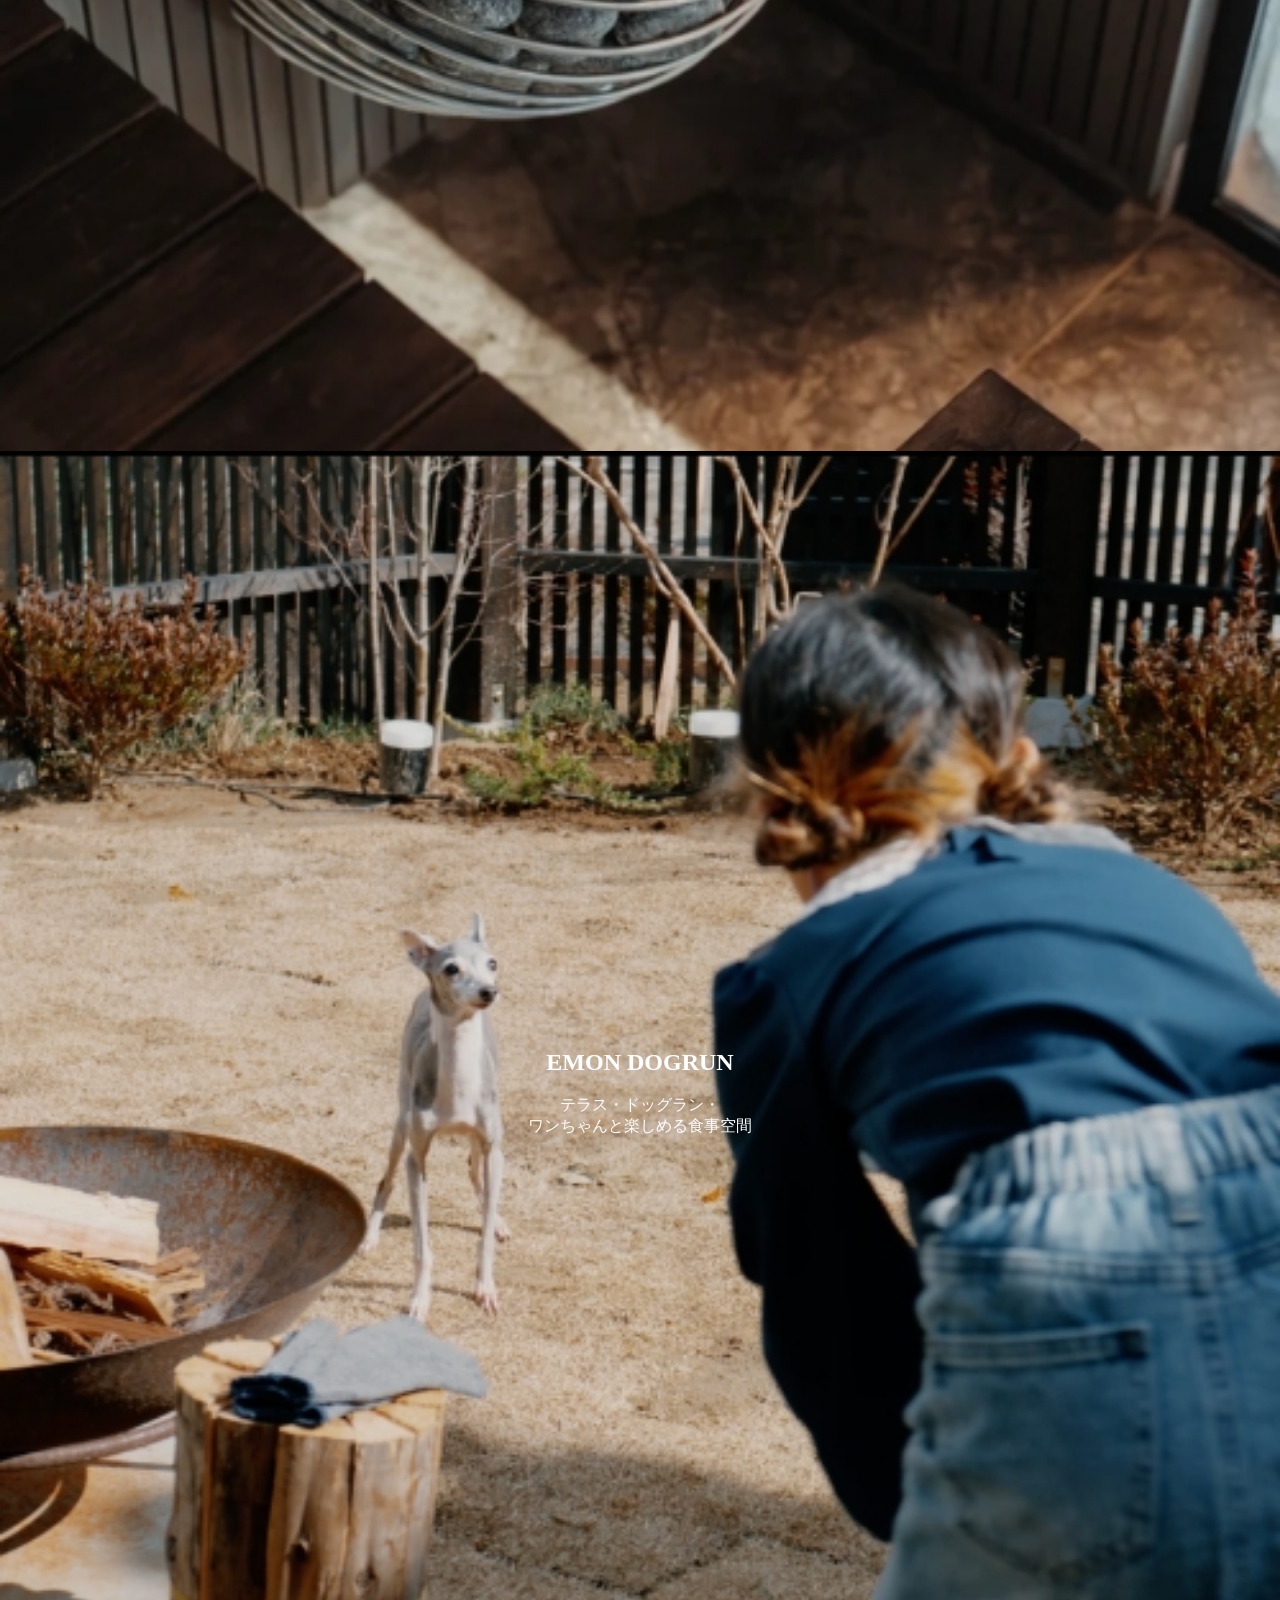
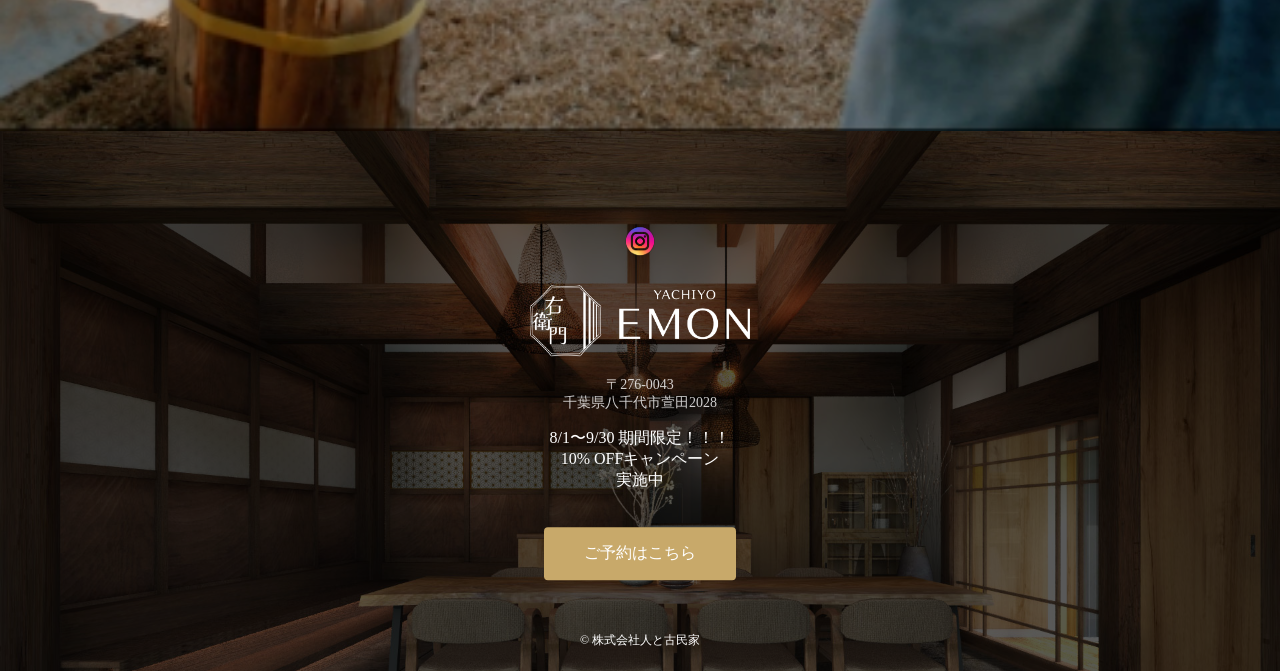
==== commit 0fbb5630: "Update index.html" ====
--- a/index.html
+++ b/index.html
@@ -190,8 +190,8 @@
     <img src="EMON_logo_yoko04_0.png" alt="EMON" class="footer-logo">
 
     <!-- 住所 -->
-    <a href="https://maps.google.com/?q=千葉県八千代市萱田2029-6" target="_blank" class="address">
-      〒276-0000<br>千葉県八千代市萱田2028
+    <a href="https://maps.google.com/?q=千葉県八千代市萱田2028" target="_blank" class="address">
+      〒276-0043<br>千葉県八千代市萱田2028
     </a>
 
         <!-- テキスト -->
